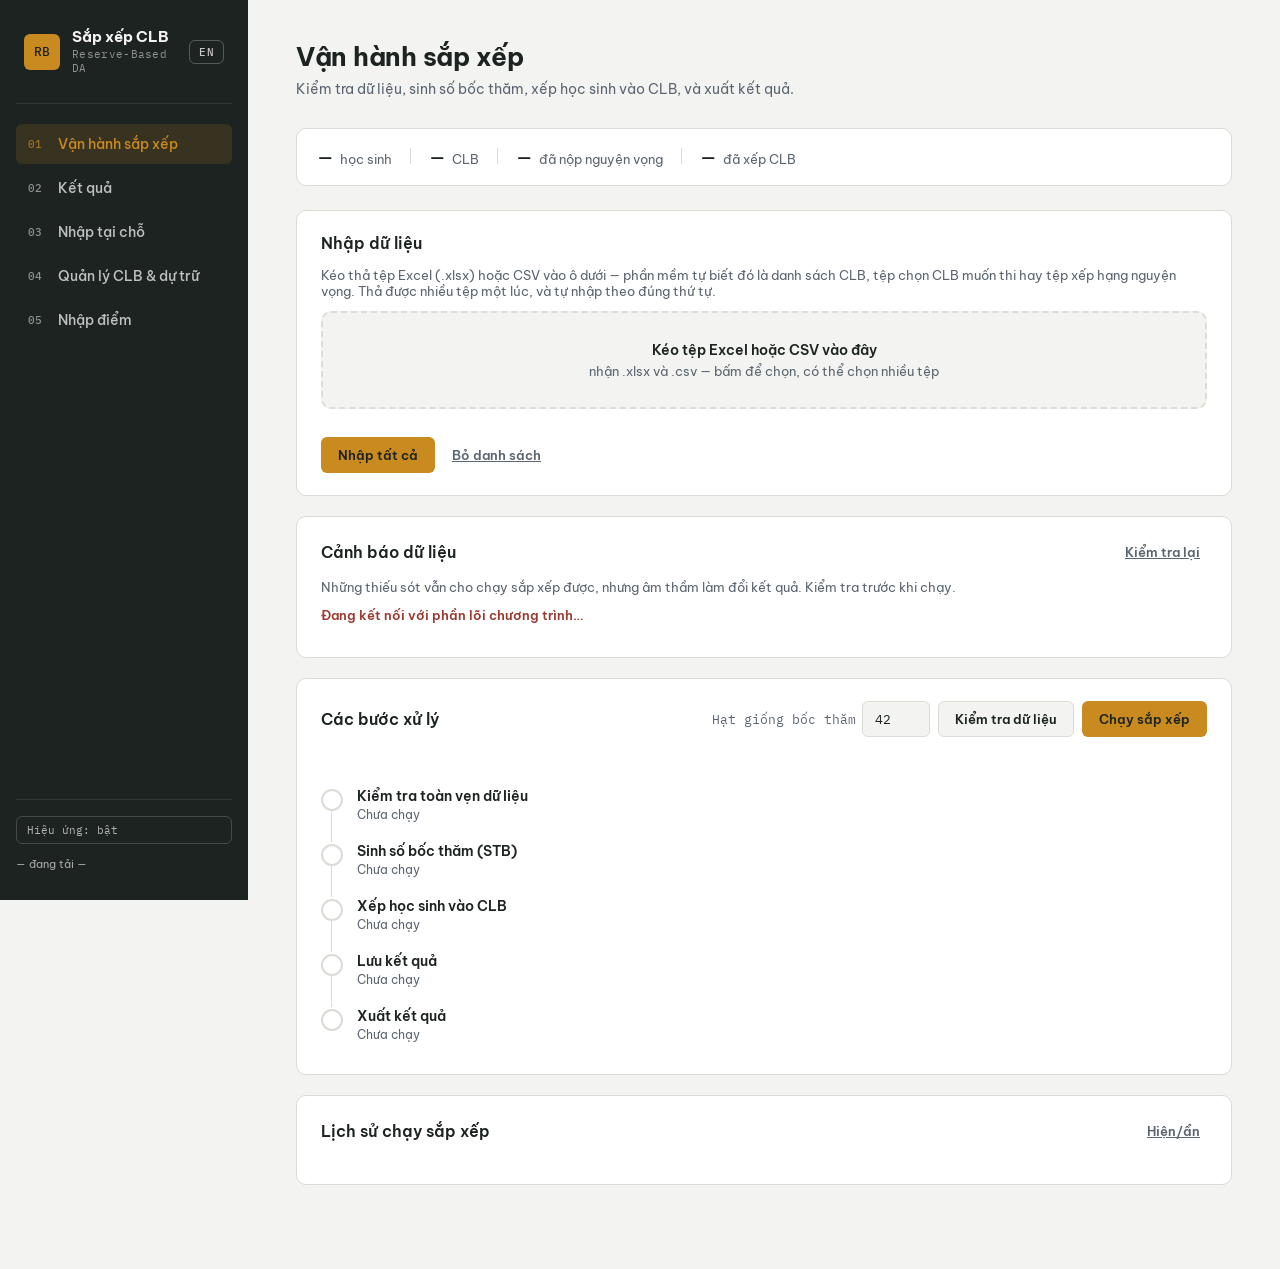
==== index.html @ 433e5c86 "Merge claude/section-3-search-score-data-3zc7l9: export options, score-with-tick, Vietnamese search " ====
<!DOCTYPE html>
<html lang="vi">
<head>
<meta charset="UTF-8">
<meta name="viewport" content="width=device-width, initial-scale=1.0">
<title data-i18n="page_title">Sắp xếp Câu lạc bộ — RB-DA</title>
<link rel="icon" type="image/png" href="logo.png">
<link rel="shortcut icon" type="image/x-icon" href="logo.ico">
<link rel="stylesheet" href="assets/fonts/fonts.css">
<link rel="stylesheet" href="style.css">
</head>
<body>

<div class="app-shell">

  <!-- ===================== SIDEBAR ===================== -->
  <nav class="sidebar">
    <div class="brand">
      <span class="brand-mark">RB</span>
      <div class="brand-text">
        <div class="brand-title" data-i18n="brand_title">Sắp xếp CLB</div>
        <div class="brand-sub" data-i18n="brand_sub">Reserve-Based DA</div>
      </div>
      <button type="button" class="lang-toggle" id="btnLangToggle" data-i18n="lang_toggle_label">EN</button>
    </div>

    <div class="nav-group">
      <button class="nav-item is-active" data-tab="pipeline">
        <span class="nav-icon">01</span> <span data-i18n="nav_pipeline">Vận hành sắp xếp</span>
      </button>
      <button class="nav-item" data-tab="results">
        <span class="nav-icon">02</span> <span data-i18n="nav_results">Kết quả</span>
      </button>
      <button class="nav-item" data-tab="fallback">
        <span class="nav-icon">03</span> <span data-i18n="nav_fallback">Nhập tại chỗ</span>
      </button>
      <button class="nav-item" data-tab="admin">
        <span class="nav-icon">04</span> <span data-i18n="nav_admin">Quản lý CLB &amp; dự trữ</span>
      </button>
      <button class="nav-item" data-tab="scoring">
        <span class="nav-icon">05</span> <span data-i18n="nav_scoring">Nhập điểm</span>
      </button>
    </div>

    <div class="sidebar-footer">
      <button type="button" class="motion-toggle" id="btnMotionToggle" aria-pressed="true" data-i18n-aria-label="aria_hieu_ung">Hiệu ứng: bật</button>
      <div id="dbStatusLine" class="db-status" data-i18n="db_status_loading">— đang tải —</div>
      <div id="lastRunLine" class="db-status db-status-sub"></div>
      <div id="cheDoHienThi" class="db-status db-status-sub"></div>
    </div>
  </nav>

  <!-- ===================== MAIN ===================== -->
  <main class="main">

    <div class="toast-stack" id="toastStack" role="status" aria-live="polite"></div>

    <!-- ---------- TAB 1: PIPELINE ---------- -->
    <section class="view is-active" id="view-pipeline">
      <header class="view-header">
        <h1 data-i18n="pipeline_title">Vận hành sắp xếp</h1>
        <p class="view-desc" data-i18n="pipeline_desc">Kiểm tra dữ liệu, sinh số bốc thăm, xếp học sinh vào CLB, và xuất kết quả.</p>
      </header>

      <div class="status-strip" id="statusStrip">
        <div class="strip-item"><span class="strip-num" id="statStudents">—</span><span class="strip-label" data-i18n="label_students">học sinh</span></div>
        <div class="strip-div"></div>
        <div class="strip-item"><span class="strip-num" id="statClubs">—</span><span class="strip-label" data-i18n="label_clubs">CLB</span></div>
        <div class="strip-div"></div>
        <div class="strip-item"><span class="strip-num" id="statPrefs">—</span><span class="strip-label" data-i18n="label_submitted_prefs">đã nộp nguyện vọng</span></div>
        <div class="strip-div"></div>
        <div class="strip-item"><span class="strip-num" id="statMatched">—</span><span class="strip-label" data-i18n="label_matched">đã xếp CLB</span></div>
      </div>

      <div class="panel">
        <div class="panel-head">
          <h2 data-i18n="import_panel_title">Nhập dữ liệu</h2>
        </div>
        <p class="hint-text" data-i18n="import_hint">Kéo thả tệp Excel (.xlsx) hoặc CSV vào ô dưới — phần mềm tự biết đó là danh sách CLB, tệp chọn CLB muốn thi hay tệp xếp hạng nguyện vọng. Thả được nhiều tệp một lúc, và tự nhập theo đúng thứ tự.</p>

        <div class="drop-zone" id="dropZone" tabindex="0" role="button"
             aria-describedby="dropZoneHint">
          <input type="file" id="fileAny" accept=".csv,.xlsx,.xlsm" multiple hidden>
          <div class="drop-zone-main" data-i18n="drop_zone_main">Kéo tệp Excel hoặc CSV vào đây</div>
          <div class="drop-zone-sub" id="dropZoneHint" data-i18n="drop_zone_sub">nhận .xlsx và .csv — bấm để chọn, có thể chọn nhiều tệp</div>
        </div>

        <div class="import-queue" id="importQueue" hidden></div>

        <div class="import-actions" id="importActions" hidden>
          <button class="btn btn-primary" id="btnImportAll" data-i18n="btn_import_all">Nhập tất cả</button>
          <button class="btn btn-ghost" id="btnClearQueue" data-i18n="btn_clear_queue">Bỏ danh sách</button>
          <span class="save-feedback" role="status" aria-live="polite" id="feedbackImportAll"></span>
        </div>

        <div class="import-warnings" id="importWarnings" hidden></div>
      </div>

      <div class="panel">
        <div class="panel-head">
          <h2 data-i18n="health_panel_title">Cảnh báo dữ liệu</h2>
          <div class="panel-actions">
            <button class="btn btn-ghost" id="btnHealthRecheck" data-i18n="btn_health_recheck">Kiểm tra lại</button>
          </div>
        </div>
        <p class="hint-text" data-i18n="health_panel_hint">Những thiếu sót vẫn cho chạy sắp xếp được, nhưng âm thầm làm đổi kết quả. Kiểm tra trước khi chạy.</p>
        <div id="healthSummary" class="health-summary"></div>
        <div id="healthList" class="health-list"></div>
      </div>

      <div class="panel">
        <div class="panel-head">
          <h2 data-i18n="steps_panel_title">Các bước xử lý</h2>
          <div class="panel-actions">
            <label class="seed-input-wrap">
              <span data-i18n="label_seed">Hạt giống bốc thăm</span>
              <input type="number" id="seedInput" value="42" class="seed-input">
            </label>
            <button class="btn btn-secondary" id="btnValidate" data-i18n="btn_validate">Kiểm tra dữ liệu</button>
            <button class="btn btn-primary" id="btnRun" data-i18n="btn_run_pipeline">Chạy sắp xếp</button>
          </div>
        </div>

        <div class="stb-lock-line" id="stbLockLine"></div>
        <div class="seed-lock-hint" id="seedLockHint" hidden></div>

        <div class="chon-buoi" id="chonBuoiBox" hidden>
          <div class="chon-buoi-dau">
            <span class="chon-buoi-nhan" data-i18n="chon_buoi_title">Buổi sẽ xếp</span>
            <div class="chon-buoi-dai">
              <label for="chonBuoiTu" data-i18n="chon_buoi_tu">Từ</label>
              <select id="chonBuoiTu" class="text-input"></select>
              <label for="chonBuoiDen" data-i18n="chon_buoi_den">đến</label>
              <select id="chonBuoiDen" class="text-input"></select>
              <button type="button" class="btn btn-ghost btn-nho" id="btnChonTatCaBuoi" data-i18n="chon_buoi_tat_ca">Tất cả</button>
            </div>
          </div>
          <div class="chon-buoi-chip" id="chonBuoiChip"></div>
          <!-- KHONG dat data-i18n o day: noi dung dong nay do veChonBuoi() ghi,
               va no NEU DICH DANH buoi nao dang duoc giu nguyen. Co ca hai thi
               applyStaticText() ghi de cau dong bang cau tinh moi lan doi ngon
               ngu, va dong nhac bien mat trong khi dai the van hien mot lua
               chon mot phan. veChonBuoi() duoc goi lai tu
               reapplyDynamicTextForLangChange de dong nay theo dung ngon ngu. -->
          <p class="hint-text" id="chonBuoiNhac">Buổi không chọn giữ nguyên kết quả của lần xếp trước.</p>
        </div>

        <ol class="stepper" id="stepper">
          <li class="step" data-step="validate">
            <span class="step-dot"></span>
            <div class="step-body">
              <div class="step-title" data-i18n="step_title_validate">Kiểm tra toàn vẹn dữ liệu</div>
              <div class="step-detail" data-i18n="step_not_run_yet">Chưa chạy</div>
            </div>
          </li>
          <li class="step" data-step="stb_lottery">
            <span class="step-dot"></span>
            <div class="step-body">
              <div class="step-title" data-i18n="step_title_stb">Sinh số bốc thăm (STB)</div>
              <div class="step-detail" data-i18n="step_not_run_yet">Chưa chạy</div>
            </div>
          </li>
          <li class="step" data-step="rbda_cascade">
            <span class="step-dot"></span>
            <div class="step-body">
              <div class="step-title" data-i18n="step_title_rbda">Xếp học sinh vào CLB</div>
              <div class="step-detail" data-i18n="step_not_run_yet">Chưa chạy</div>
            </div>
          </li>
          <li class="step" data-step="write_results">
            <span class="step-dot"></span>
            <div class="step-body">
              <div class="step-title" data-i18n="step_title_write">Lưu kết quả</div>
              <div class="step-detail" data-i18n="step_not_run_yet">Chưa chạy</div>
            </div>
          </li>
          <li class="step" data-step="export">
            <span class="step-dot"></span>
            <div class="step-body">
              <div class="step-title" data-i18n="step_title_export">Xuất kết quả</div>
              <div class="step-detail" data-i18n="step_not_run_yet">Chưa chạy</div>
            </div>
          </li>
        </ol>
      </div>

      <div class="panel panel-log" id="logPanel" hidden>
        <div class="panel-head"><h2 data-i18n="error_log_title">Nhật ký lỗi</h2></div>
        <pre class="log-box" id="logBox"></pre>
      </div>

      <div class="panel">
        <div class="panel-head">
          <h2 data-i18n="history_panel_title">Lịch sử chạy sắp xếp</h2>
          <div class="panel-actions">
            <button class="btn btn-ghost" id="btnToggleHistory" data-i18n="btn_toggle">Hiện/ẩn</button>
          </div>
        </div>
        <table class="data-table" id="historyTable" hidden>
          <thead><tr>
            <th>#</th>
            <th data-i18n="th_time">Thời điểm</th>
            <th data-i18n="th_seed">Hạt giống</th>
            <th data-i18n="th_rounds">Vòng lặp</th>
            <th data-i18n="th_matched_count">Đã xếp</th>
            <th data-i18n="th_total">Tổng</th>
            <th data-i18n="th_buoi_da_chay">Buổi đã xếp</th>
            <th data-i18n="th_redrawn">Đã bốc lại</th>
          </tr></thead>
          <tbody id="historyTableBody"></tbody>
        </table>
      </div>
    </section>

    <!-- ---------- TAB 2: KẾT QUẢ ---------- -->
    <section class="view" id="view-results">
      <header class="view-header view-header-hang">
        <div class="view-header-chu">
          <h1 data-i18n="results_title">Kết quả</h1>
          <p class="view-desc" data-i18n="results_desc">Danh sách học sinh đã được xếp CLB và tình trạng lấp đầy từng CLB.</p>
        </div>
        <!-- Nhãn nút này ĐỔI theo trạng thái nên là chữ ĐỘNG: js/*.js ghi,
             và reapplyDynamicTextForLangChange() vẽ lại khi đổi ngôn ngữ.
             Không gắn data-i18n — một khoá tĩnh ở đây chỉ đúng một nửa số
             trạng thái, và chỉ chạy đúng nhờ thứ tự gọi hiện nay. -->
        <button class="btn btn-secondary" id="btnThuGonTatCa" type="button"></button>
      </header>

      <!-- Tóm tắt lần xếp: trả lời năm câu người quản trị hỏi đầu tiên,
           trước khi phải mở bất kỳ mục nào. Không thu gọn được — nó LÀ
           câu trả lời. Chữ trong ô đều do app.js ghi (chữ động). -->
      <section class="kpi-dai" id="tomTatKetQua" hidden aria-labelledby="tomTatTieuDe">
        <div class="kpi-dau">
          <h2 id="tomTatTieuDe" data-i18n="tom_tat_title">Tóm tắt lần xếp</h2>
          <span class="kpi-lan-chay" id="tomTatLanChay"></span>
        </div>
        <div class="kpi-luoi" id="tomTatLuoi"></div>
      </section>

      <!-- Dai canh bao: du lieu da sua sau lan chay -> ket qua co the da cu.
           app.js bat/tat theo get_trang_thai_ket_qua. -->
      <div class="canh-bao-vang canh-bao-hang" id="ketQuaCuBanner" hidden>
        <span data-i18n="ket_qua_cu_banner">Dữ liệu đã được sửa sau lần chạy gần nhất — kết quả bên dưới có thể đã cũ. Hãy chạy lại ở thẻ "Vận hành sắp xếp" trước khi xuất hoặc công bố.</span>
        <button class="btn btn-secondary" id="btnDiToiChay" type="button" data-i18n="btn_di_toi_chay">Đi tới Vận hành sắp xếp</button>
      </div>

      <div class="panel" id="xuatPanel">
        <div class="panel-head"><h2 data-i18n="xuat_title">Xuất dữ liệu</h2></div>
        <div class="xuat-tuy-chon">
          <label class="xuat-muc"><input type="checkbox" id="xuatKetQua" checked> <span data-i18n="xuat_opt_ket_qua">Kết quả phân bổ (đầy đủ: bảng tổng, từng CLB, Excel, tệp tổng hợp)</span></label>
          <label class="xuat-muc"><input type="checkbox" id="xuatDauVao"> <span data-i18n="xuat_opt_dau_vao">Dữ liệu đầu vào hiện tại — 3 tệp nạp lại được (CLB, chọn CLB thi kèm điểm, nguyện vọng)</span></label>
          <label class="xuat-muc"><input type="checkbox" id="xuatThayDoi"> <span data-i18n="xuat_opt_thay_doi">Thay đổi so với lần chạy trước</span> <span class="xuat-dem" id="xuatThayDoiDem"></span></label>
          <div class="xuat-muc-hang">
            <label class="xuat-muc"><input type="checkbox" id="xuatHocSinh" disabled> <span data-i18n="xuat_opt_hoc_sinh">Hồ sơ học sinh đã chọn</span> <span class="xuat-dem" id="xuatHocSinhDem"></span></label>
            <button class="btn btn-ghost" id="btnChonHocSinh" type="button" data-i18n="btn_chon_hoc_sinh">Chọn học sinh…</button>
          </div>
        </div>
        <div class="search-row">
          <button class="btn btn-primary" id="btnXuatTuyChon" data-i18n="btn_xuat_tuy_chon">Xuất các mục đã chọn</button>
        </div>
        <div class="save-feedback xuat-ket-qua" id="xuatFeedback"></div>
        <p class="hint-text" data-i18n="xuat_hint_hoc_sinh">Hồ sơ học sinh: bấm "Chọn học sinh…" rồi đánh dấu các em ở bảng bên dưới. Đang mở một em ở thẻ 03 thì bấm "Xuất CSV em này" ngay tại đó.</p>
        <p class="hint-text xuat-canh-bao" data-i18n="xuat_canh_bao_diem">Tệp xuất có điểm chấm và số bốc thăm — không gửi cho giáo viên chấm điểm.</p>
      </div>

      <div class="panel" id="fillPanel">
        <div class="panel-head">
          <div class="panel-head-trai">
            <button class="panel-toggle" type="button" aria-expanded="true" aria-controls="fillPanelBody" data-i18n-aria-label="aria_thu_gon_muc"></button>
            <h2 data-i18n="fill_panel_title">Tỉ lệ lấp đầy theo CLB</h2>
            <span class="panel-dem" id="fillPanelDem"></span>
          </div>
          <div class="panel-actions">
            <label class="fill-sap-xep-nhan" for="fillSapXep" data-i18n="fill_sap_xep_nhan">Sắp xếp</label>
            <select id="fillSapXep" class="text-input text-input-sm">
              <option value="buoi" data-i18n="fill_sap_xep_buoi">Theo buổi</option>
              <option value="day_nhat" data-i18n="fill_sap_xep_day">Đầy nhất</option>
              <option value="vang_nhat" data-i18n="fill_sap_xep_vang">Vắng nhất</option>
              <option value="choi_cao" data-i18n="fill_sap_xep_choi">Chọi cao nhất</option>
            </select>
          </div>
        </div>
        <div class="panel-body" id="fillPanelBody">
          <p class="hint-text" data-i18n="fill_hint">Rê chuột (hoặc dùng bàn phím di tới) một dòng để xem chi tiết. Nhãn bên phải chỉ ra CLB cần để ý.</p>
          <div id="clubFillList" class="fill-list"></div>
          <div class="fill-legend">
            <span class="legend-swatch is-general"></span><span data-i18n="legend_general">Tổng quát</span>
            <span class="legend-swatch is-reserve"></span><span data-i18n="legend_reserve">Vào bằng suất dự trữ</span>
            <span class="legend-swatch is-trong"></span><span data-i18n="legend_trong">Còn trống</span>
          </div>
        </div>
      </div>

      <div class="panel" id="clbPanel" hidden>
        <div class="panel-head">
          <div class="panel-head-trai">
            <button class="panel-toggle" type="button" aria-expanded="true" aria-controls="clbPanelBody" data-i18n-aria-label="aria_thu_gon_muc"></button>
            <h2 data-i18n="clb_title">Theo từng câu lạc bộ</h2>
            <span class="panel-dem" id="clbPanelDem"></span>
          </div>
        </div>
        <div class="panel-body" id="clbPanelBody">
          <p class="hint-text" data-i18n="clb_desc">Cột "Số em đăng ký" KHÔNG cộng dồn được: trong cùng một buổi, một em khai ba câu lạc bộ thì được đếm ở cả ba dòng, trong khi em ấy chỉ lấy được một chỗ.</p>
          <div class="scroll-x">
            <table class="data-table" id="clbTable">
              <thead><tr>
                <th class="cot-buoi-clb" data-i18n="th_buoi">Buổi</th>
                <th data-i18n="th_club_id">Mã CLB</th>
                <th data-i18n="th_name_short">Tên</th>
                <th class="num" data-i18n="th_so_dang_ky">Số em đăng ký</th>
                <th class="num" data-i18n="th_dat_nv1">Đặt nguyện vọng 1</th>
                <th class="num" data-i18n="th_capacity">Tổng chỗ</th>
                <th class="num" data-i18n="th_da_xep">Đã xếp</th>
                <th class="num" data-i18n="th_ti_le_choi">Tỉ lệ chọi</th>
                <th><span class="sr-only" data-i18n="th_muc"></span></th>
              </tr></thead>
              <tbody id="clbBody"></tbody>
            </table>
          </div>
          <div id="clbEmpty" class="empty-state" hidden data-i18n="clb_empty">Chưa có câu lạc bộ nào.</div>
          <div class="clb-ds" id="clbDsArea" hidden>
            <h3 class="clb-ds-tieu-de" id="clbDsTieuDe">—</h3>
            <div class="scroll-x">
              <table class="data-table">
                <thead><tr>
                  <th data-i18n="th_student_id">Mã học sinh</th>
                  <th data-i18n="th_name">Họ tên</th>
                  <th data-i18n="th_pref_rank">Hạng nguyện vọng</th>
                  <th data-i18n="th_tier">Loại chỗ</th>
                  <th data-i18n="th_reserve_group">Nhãn dự trữ</th>
                </tr></thead>
                <tbody id="clbDsBody"></tbody>
              </table>
            </div>
          </div>
        </div>
      </div>

      <div class="panel" id="duTruPanel" hidden>
        <div class="panel-head">
          <div class="panel-head-trai">
            <button class="panel-toggle" type="button" aria-expanded="true" aria-controls="duTruPanelBody" data-i18n-aria-label="aria_thu_gon_muc"></button>
            <h2 data-i18n="du_tru_title">Suất dự trữ dùng tới đâu</h2>
            <span class="panel-dem" id="duTruPanelDem"></span>
          </div>
        </div>
        <div class="panel-body" id="duTruPanelBody">
          <p class="hint-text" data-i18n="du_tru_desc">Một suất dự trữ không ai dùng sẽ lặng lẽ trở thành suất thường: cơ chế vẫn chạy đúng, còn ý định ưu tiên thì biến mất mà không ai được báo.</p>
          <div class="scroll-x">
            <table class="data-table" id="duTruTable">
              <thead><tr>
                <th class="cot-buoi-clb" data-i18n="th_buoi">Buổi</th>
                <th data-i18n="th_name_short">Tên</th>
                <th data-i18n="th_reserve_group">Nhãn dự trữ</th>
                <th class="num" data-i18n="th_reserve_capacity">Suất dự trữ</th>
                <th class="num" data-i18n="th_nhom_dang_ky">Em thuộc nhóm có đăng ký</th>
                <th class="num" data-i18n="th_da_dung">Đã dùng</th>
                <th class="num" data-i18n="th_con_thua">Còn thừa</th>
              </tr></thead>
              <tbody id="duTruBody"></tbody>
            </table>
          </div>
          <div id="duTruEmpty" class="empty-state" hidden data-i18n="du_tru_khong_co">Chưa câu lạc bộ nào đặt suất dự trữ.</div>
        </div>
      </div>

      <div class="panel" id="doPhuPanel" hidden>
        <div class="panel-head">
          <div class="panel-head-trai">
            <button class="panel-toggle" type="button" aria-expanded="true" aria-controls="doPhuPanelBody" data-i18n-aria-label="aria_thu_gon_muc"></button>
            <h2 data-i18n="do_phu_title">Độ phủ theo học sinh</h2>
            <span class="panel-dem" id="doPhuPanelDem"></span>
          </div>
        </div>
        <div class="panel-body" id="doPhuPanelBody">
          <p class="hint-text" data-i18n="do_phu_desc">Con số đáng nhìn nhất là số em không có CLB nào cả tuần.</p>
          <div class="do-phu-so">
            <div class="so-lon"><span class="so-lon-v" id="doPhuTb">—</span><span class="so-lon-k" data-i18n="do_phu_tb">CLB trung bình mỗi em</span></div>
            <div class="so-lon is-canh-bao"><span class="so-lon-v" id="doPhuTrangTay">—</span><span class="so-lon-k" data-i18n="do_phu_trang_tay">Em không có CLB nào cả tuần</span></div>
          </div>
          <div class="do-phu-cot" id="doPhuCot"></div>
        </div>
      </div>

      <div class="panel" id="nvPanel" hidden>
        <div class="panel-head">
          <div class="panel-head-trai">
            <button class="panel-toggle" type="button" aria-expanded="true" aria-controls="nvPanelBody" data-i18n-aria-label="aria_thu_gon_muc"></button>
            <h2 data-i18n="nv_title">Mức đáp ứng nguyện vọng</h2>
            <span class="panel-dem" id="nvPanelDem"></span>
          </div>
        </div>
        <div class="panel-body" id="nvPanelBody">
          <p class="hint-text" data-i18n="nv_desc">Độ phủ nói bao nhiêu em có chỗ, không nói chỗ ấy có phải thứ em muốn không. Hai lần chạy rất khác nhau vẫn cho cùng một con số độ phủ.</p>
          <p class="bieu-do-tieu-diem" id="nvTieuDiem"></p>
          <!-- Vành khuyên cho thấy PHẦN TRÊN TỔNG; thanh ngang bên cạnh để so
               hai mức gần nhau — việc hình tròn làm kém. Cả hai vẽ từ cùng
               một mảng trong loadPhanBoNguyenVong(). -->
          <div class="nv-bo-cuc">
            <figure class="nv-donut">
              <div id="nvDonut"></div>
              <ul class="nv-donut-chu-giai" id="nvDonutChuGiai"></ul>
            </figure>
            <div class="do-phu-cot" id="nvCot"></div>
          </div>
        </div>
      </div>

      <div class="panel" id="chuaCoChoPanel" hidden>
        <div class="panel-head">
          <div class="panel-head-trai">
            <button class="panel-toggle" type="button" aria-expanded="true" aria-controls="chuaCoChoPanelBody" data-i18n-aria-label="aria_thu_gon_muc"></button>
            <h2 data-i18n="chua_co_cho_title">Em chưa có chỗ nào</h2>
            <span class="panel-dem" id="chuaCoChoPanelDem"></span>
          </div>
        </div>
        <div class="panel-body" id="chuaCoChoPanelBody">
          <p class="hint-text" data-i18n="chua_co_cho_desc">Một em khai một nguyện vọng vào câu lạc bộ chọi 5 lần là một chuyện; một em khai tám nguyện vọng mà vẫn trắng tay là chuyện khác hẳn, và hai chuyện đó cần hai cách xử lý khác nhau.</p>
          <div class="scroll-x">
            <table class="data-table" id="chuaCoChoTable">
              <thead><tr>
                <th data-i18n="th_student_id">Mã học sinh</th>
                <th data-i18n="th_name">Họ tên</th>
                <th class="num" data-i18n="th_so_nguyen_vong">Số nguyện vọng đã khai</th>
                <th data-i18n="th_da_khai">Đã khai những câu lạc bộ</th>
              </tr></thead>
              <tbody id="chuaCoChoBody"></tbody>
            </table>
          </div>
          <div id="chuaCoChoEmpty" class="empty-state" hidden data-i18n="chua_co_cho_khong_ai">Mọi em đều có ít nhất một câu lạc bộ.</div>
        </div>
      </div>

      <div class="panel" id="tkbPanel" hidden>
        <div class="panel-head">
          <div class="panel-head-trai">
            <button class="panel-toggle" type="button" aria-expanded="true" aria-controls="tkbPanelBody" data-i18n-aria-label="aria_thu_gon_muc"></button>
            <h2 data-i18n="tkb_title">Thời khoá biểu tuần</h2>
            <span class="panel-dem" id="tkbPanelDem"></span>
          </div>
          <div class="panel-actions">
            <input type="text" id="tkbSearch" class="text-input" data-i18n-placeholder="placeholder_results_search" placeholder="Tìm theo mã hoặc tên học sinh…">
          </div>
        </div>
        <div class="panel-body" id="tkbPanelBody">
          <p class="hint-text" data-i18n="tkb_desc">Mỗi em một dòng, mỗi buổi một ô.</p>
          <div class="scroll-x">
            <table class="data-table" id="tkbTable">
              <thead><tr id="tkbHead"></tr></thead>
              <tbody id="tkbBody"></tbody>
            </table>
          </div>
        </div>
      </div>

      <div class="panel" id="thamPanel" hidden>
        <div class="panel-head">
          <div class="panel-head-trai">
            <button class="panel-toggle" type="button" aria-expanded="true" aria-controls="thamPanelBody" data-i18n-aria-label="aria_thu_gon_muc"></button>
            <h2 data-i18n="tham_title">Số bốc thăm theo buổi</h2>
            <span class="panel-dem" id="thamPanelDem"></span>
          </div>
          <div class="panel-actions">
            <input type="text" id="thamSearch" class="text-input" data-i18n-placeholder="placeholder_results_search" placeholder="Tìm theo mã hoặc tên học sinh…">
          </div>
        </div>
        <div class="panel-body" id="thamPanelBody">
          <p class="hint-text" data-i18n="tham_desc">Mỗi buổi một thứ tự riêng, suy ra từ bộ số đã khoá.</p>
          <div class="canh-bao-vang" id="thamCachCu" hidden data-i18n="tham_cach_cu"></div>
          <div class="scroll-x">
            <table class="data-table" id="thamTable">
              <thead><tr id="thamHead"></tr></thead>
              <tbody id="thamBody"></tbody>
            </table>
          </div>
          <p class="hint-text" data-i18n="tham_tai_lap">Cùng bộ số đã khoá và cùng hạt giống thì ai tính lại cũng ra đúng bảng này.</p>
        </div>
      </div>

      <div class="panel" id="dsXepPanel">
        <div class="panel-head">
          <div class="panel-head-trai">
            <button class="panel-toggle" type="button" aria-expanded="true" aria-controls="dsXepPanelBody" data-i18n-aria-label="aria_thu_gon_muc"></button>
            <h2 data-i18n="results_list_title">Danh sách xếp CLB</h2>
            <span class="panel-dem" id="dsXepPanelDem"></span>
          </div>
          <div class="panel-actions">
            <span id="unmatchedBadge" class="unmatched-badge" hidden></span>
            <input type="text" id="resultsSearch" class="text-input" data-i18n-placeholder="placeholder_results_search" placeholder="Tìm theo mã hoặc tên học sinh…">
          </div>
        </div>
        <div class="panel-body" id="dsXepPanelBody">
          <!-- Chon hoc sinh de xuat ho so. Tap da chon SONG QUA o tim kiem:
               tim "An" chon 2 em, tim "Binh" chon them 1 -> xuat ca 3. -->
          <div class="search-row chon-hs-hang">
            <label class="xuat-muc" id="hienCaEmChuaXepHang" hidden><input type="checkbox" id="hienCaEmChuaXep"> <span data-i18n="hien_ca_em_chua_xep">Hiện cả em chưa được xếp</span></label>
            <span class="chon-hs-dem" id="hsDaChonDem"></span>
            <button class="btn btn-secondary" id="btnXuatHsDaChon" disabled data-i18n="btn_xuat_hs_da_chon">Xuất CSV học sinh đã chọn</button>
            <button class="btn btn-ghost" id="btnBoChonHs" disabled data-i18n="btn_bo_chon_hs">Bỏ chọn</button>
          </div>
          <table class="data-table">
            <thead>
              <tr>
                <th class="cot-chon"><input type="checkbox" id="chonTatCaKetQua" data-i18n-aria-label="aria_chon_tat_ca_dang_hien"></th>
                <th data-i18n="th_student_id">Mã học sinh</th>
                <th data-i18n="th_name">Họ tên</th>
                <th class="cot-buoi" data-i18n="th_buoi">Buổi</th>
                <th data-i18n="th_club">Câu lạc bộ</th>
                <th data-i18n="th_tier">Loại chỗ</th>
                <th data-i18n="th_pref_rank">Hạng nguyện vọng</th>
              </tr>
            </thead>
            <tbody id="resultsTableBody"></tbody>
          </table>
          <div id="resultsEmptyState" class="empty-state" hidden data-i18n="results_empty_state">Chưa có kết quả — chạy sắp xếp ở thẻ "Vận hành sắp xếp" trước.</div>
        </div>
      </div>
    </section>

    <!-- ---------- TAB 3: NHẬP TẠI CHỖ (KIOSK) ---------- -->
    <section class="view" id="view-fallback">
      <header class="view-header">
        <h1 data-i18n="fallback_title">Nhập tại chỗ</h1>
        <p class="view-desc" data-i18n="fallback_desc">Tìm hoặc tạo học sinh trước, sau đó có hai bước độc lập: chọn CLB để thi và xếp hạng nguyện vọng — không ảnh hưởng lẫn nhau.</p>
      </header>

      <div class="panel">
        <div class="panel-head"><h2 data-i18n="fallback_step0_title">Tìm hoặc tạo học sinh</h2></div>
        <div class="search-row">
          <input type="text" id="studentSearchInput" class="text-input" data-i18n-placeholder="placeholder_fallback_search" placeholder="Nhập mã học sinh hoặc tên…">
          <button class="btn btn-secondary" id="btnStudentSearch" data-i18n="btn_search">Tìm</button>
        </div>
        <div id="studentSearchResults" class="search-results"></div>
        <div class="pagination-row" id="fallbackStudentPagination" hidden>
          <button class="btn btn-ghost" id="btnFallbackPrevPage" data-i18n="btn_prev_page">‹ Trước</button>
          <span class="pagination-label" id="fallbackPaginationLabel">—</span>
          <button class="btn btn-ghost" id="btnFallbackNextPage" data-i18n="btn_next_page">Sau ›</button>
        </div>

        <div class="new-student-row">
          <input type="text" id="newStudentId" class="text-input text-input-sm" data-i18n-placeholder="placeholder_new_student_id" placeholder="Mã học sinh mới">
          <input type="text" id="newStudentName" class="text-input" data-i18n-placeholder="placeholder_full_name" placeholder="Họ tên">
          <button class="btn btn-secondary" id="btnCreateStudent" data-i18n="btn_create_student">Tạo học sinh mới</button>
        </div>
      </div>

      <div class="panel" id="fallbackWorkArea" hidden>
        <div class="panel-head">
          <h2 id="currentStudentLabel">—</h2>
          <div class="panel-actions">
            <button class="btn btn-ghost" id="btnXuatEmNay" data-i18n="btn_xuat_em_nay">Xuất CSV em này</button>
            <button class="btn btn-ghost" id="btnResetStudentEntry" data-i18n="btn_reset_entry">Sửa lại từ đầu</button>
            <button class="btn-icon-danger" id="btnDeleteStudent" data-i18n="btn_delete_student">Xoá học sinh</button>
          </div>
        </div>

        <div class="save-feedback xuat-ket-qua" id="fallbackXuatFeedback"></div>
        <div class="fallback-steps">
          <div class="fallback-step">
            <h3 data-i18n="fallback_step1_title">Bước 1 — Chọn CLB muốn thi / xét (ô đánh dấu)</h3>
            <p class="hint-text" data-i18n="fallback_step1_hint">Mỗi buổi chọn tối đa 5 câu lạc bộ. Bỏ đánh dấu một CLB đã được chấm điểm là rút khỏi bài thi đó — điểm sẽ bị xoá khi bấm Lưu.</p>
            <div id="testSelectionGrid" class="option-list"></div>
            <button class="btn btn-primary" id="btnSubmitTestSelection" data-i18n="btn_save_test_selection">Lưu lựa chọn thi</button>
            <span class="chua-luu" id="chuaLuuThi" hidden data-i18n="fallback_chua_luu">• Chưa lưu</span>
            <span class="save-feedback" role="status" aria-live="polite" id="testSelectionFeedback"></span>
          </div>

          <div class="fallback-step">
            <h3 data-i18n="fallback_step2_title">Bước 2 — Xếp hạng nguyện vọng (độc lập với Bước 1)</h3>
            <p class="hint-text" data-i18n="fallback_step2_hint">Bấm chọn CLB theo thứ tự ưu tiên giảm dần, mỗi buổi tối đa 10 câu lạc bộ. Có thể xếp hạng CLB không nằm trong danh sách đã đánh dấu ở Bước 1.</p>
            <p class="hint-text" id="fallbackBuoiHint" hidden data-i18n="fallback_buoi_hint">Mỗi buổi em chỉ nhận được nhiều nhất một CLB.</p>
            <div class="phu-buoi" id="fallbackPhuBuoi" hidden></div>
            <div id="rankingSourceGrid" class="option-list"></div>
            <div class="ranking-result">
              <div class="ranking-result-label" data-i18n="ranking_current_label">Thứ tự nguyện vọng hiện tại:</div>
              <ol id="rankingList" class="ranking-list"></ol>
              <button class="btn btn-ghost" id="btnClearRanking" data-i18n="btn_clear_all">Xoá hết</button>
            </div>
            <button class="btn btn-primary" id="btnSubmitPreferences" data-i18n="btn_save_preferences">Lưu nguyện vọng</button>
            <span class="chua-luu" id="chuaLuuNv" hidden data-i18n="fallback_chua_luu">• Chưa lưu</span>
            <span class="save-feedback" role="status" aria-live="polite" id="preferencesFeedback"></span>
          </div>
        </div>
      </div>
    </section>

    <!-- ---------- TAB 4: QUẢN LÝ CLUB & DỰ TRỮ ---------- -->
    <section class="view" id="view-admin">
      <header class="view-header">
        <h1 data-i18n="admin_title">Quản lý CLB &amp; dự trữ</h1>
        <p class="view-desc" data-i18n="admin_desc">Tạo/sửa CLB và gán diện dự trữ cho học sinh. Tiêu chí dự trữ hoàn toàn do trường tự đặt — hệ thống chỉ so khớp nhãn dự trữ giữa CLB và học sinh, không cài cứng quy tắc nào.</p>
      </header>

      <div class="panel">
        <div class="panel-head"><h2 data-i18n="admin_club_form_title">Thêm / sửa CLB</h2></div>
        <div class="admin-form-grid">
          <input type="text" id="clubFormId" class="text-input text-input-sm" data-i18n-placeholder="placeholder_club_id" placeholder="Mã CLB (vd: clb_01)">
          <input type="text" id="clubFormName" class="text-input" data-i18n-placeholder="placeholder_club_name" placeholder="Tên CLB">
          <input type="number" id="clubFormCapacity" class="text-input text-input-sm" data-i18n-placeholder="placeholder_capacity" placeholder="Tổng chỗ" min="1">
          <input type="number" id="clubFormReserveCapacity" class="text-input text-input-sm" data-i18n-placeholder="placeholder_reserve_capacity" placeholder="Suất dự trữ" min="0" value="0">
          <input type="text" id="clubFormReserveGroup" class="text-input text-input-sm" data-i18n-placeholder="placeholder_reserve_group" placeholder="Nhãn dự trữ (bỏ trống nếu không có)" list="reserveGroupOptions">
          <datalist id="reserveGroupOptions"></datalist>
          <input type="text" id="clubFormBuoi" class="text-input" data-i18n-placeholder="placeholder_buoi" placeholder="Buổi sinh hoạt (vd: thu_3)" list="buoiOptions">
          <datalist id="buoiOptions"></datalist>
          <button class="btn btn-primary" id="btnSaveClub" data-i18n="btn_save_club">Lưu CLB</button>
        </div>
        <span class="save-feedback" role="status" aria-live="polite" id="clubFormFeedback"></span>

        <table class="data-table" style="margin-top:18px;">
          <thead><tr>
            <th data-i18n="th_club_id">Mã CLB</th>
            <th data-i18n="th_name_short">Tên</th>
            <th data-i18n="th_capacity">Tổng chỗ</th>
            <th data-i18n="th_reserve_capacity">Suất dự trữ</th>
            <th data-i18n="th_reserve_group">Nhãn dự trữ</th>
            <th class="cot-buoi" data-i18n="th_buoi">Buổi</th>
            <th><span class="sr-only" data-i18n="th_thao_tac"></span></th>
          </tr></thead>
          <tbody id="adminClubTableBody"></tbody>
        </table>
        <div id="adminClubEmptyState" class="empty-state" hidden data-i18n="admin_club_empty">Chưa có CLB nào — thêm CLB đầu tiên bằng biểu mẫu ở trên.</div>
        <p class="hint-text" data-i18n="buoi_hint_form">Hai CLB cùng một buổi là trùng giờ.</p>
      </div>

      <div class="panel" id="taiBuoiPanel" hidden>
        <div class="panel-head"><h2 data-i18n="admin_tai_buoi_title">Tải theo buổi</h2></div>
        <p class="hint-text" data-i18n="admin_tai_buoi_desc">Xem trước khi chưa chạy sắp xếp.</p>
        <div class="scroll-x">
          <table class="data-table">
            <thead><tr>
              <th data-i18n="th_buoi">Buổi</th>
              <th class="num" data-i18n="th_so_clb">Số CLB</th>
              <th class="num" data-i18n="th_tong_cho">Tổng chỗ</th>
              <th class="num" data-i18n="th_em_muon_buoi">Em muốn buổi này</th>
              <th class="num" data-i18n="th_ti_le_choi">Tỉ lệ chọi</th>
              <th><span class="sr-only" data-i18n="th_muc"></span></th>
            </tr></thead>
            <tbody id="taiBuoiBody"></tbody>
          </table>
        </div>
        <p class="hint-text" data-i18n="ti_le_choi_giai_thich">Tỉ lệ chọi đếm theo số học sinh.</p>
      </div>

      <div class="panel" id="lichTuanPanel" hidden>
        <div class="panel-head"><h2 data-i18n="admin_lich_tuan_title">Lịch tuần</h2></div>
        <p class="hint-text" data-i18n="admin_lich_tuan_desc">Mỗi cột là một buổi sinh hoạt.</p>
        <div class="lich-tuan" id="lichTuan"></div>
      </div>

      <div class="panel">
        <div class="panel-head"><h2 data-i18n="admin_reserve_assign_title">Học sinh — gán diện dự trữ, xuất hồ sơ</h2></div>
        <div class="search-row">
          <input type="text" id="adminStudentSearch" class="text-input" data-i18n-placeholder="placeholder_admin_student_search" placeholder="Tìm học sinh theo mã hoặc tên…">
          <input type="text" id="bulkReserveGroupInput" class="text-input text-input-sm" data-i18n-placeholder="placeholder_reserve_group_apply" placeholder="Nhãn dự trữ áp dụng" list="reserveGroupOptions">
          <button class="btn btn-secondary" id="btnBulkAssign" data-i18n="btn_bulk_assign">Gán cho học sinh đã đánh dấu</button>
          <button class="btn btn-secondary" id="btnAdminXuatHs" data-i18n="btn_admin_xuat_hs">Xuất CSV học sinh đã đánh dấu</button>
          <span class="chon-hs-dem" id="adminDemDanhDau"></span>
        </div>
        <div class="save-feedback xuat-ket-qua" id="adminXuatFeedback"></div>
        <p class="hint-text xuat-canh-bao" data-i18n="xuat_canh_bao_diem">Tệp xuất có điểm chấm và số bốc thăm — không gửi cho giáo viên chấm điểm.</p>
        <table class="data-table">
          <thead><tr>
            <th><input type="checkbox" id="adminChonTatCa" data-i18n-aria-label="aria_chon_tat_ca_trang"></th>
            <th data-i18n="th_student_id">Mã học sinh</th>
            <th data-i18n="th_name">Họ tên</th>
            <th data-i18n="th_current_reserve_group">Nhãn dự trữ hiện tại</th>
          </tr></thead>
          <tbody id="adminStudentTableBody"></tbody>
        </table>
        <div id="adminStudentEmptyState" class="empty-state" hidden data-i18n="admin_student_empty">Chưa có học sinh nào trong hệ thống — thêm qua thẻ "Nhập tại chỗ" hoặc nạp từ Microsoft Forms.</div>
        <div class="pagination-row" id="adminStudentPagination">
          <button class="btn btn-ghost" id="btnAdminPrevPage" data-i18n="btn_prev_page">‹ Trước</button>
          <span class="pagination-label" id="adminPaginationLabel">—</span>
          <button class="btn btn-ghost" id="btnAdminNextPage" data-i18n="btn_next_page">Sau ›</button>
        </div>
      </div>

      <div class="panel">
        <div class="panel-head"><h2 data-i18n="danger_zone_title">Vùng nguy hiểm — xoá dữ liệu để làm lại từ đầu</h2></div>
        <p class="hint-text" data-i18n="danger_zone_desc">Nạp tệp chỉ CỘNG THÊM học sinh, không xoá em cũ. Muốn chạy thử lại từ đầu với bộ dữ liệu khác thì xoá ở đây, nếu không học sinh của lần trước vẫn chiếm suất và làm lệch kết quả.</p>
        <p class="hint-text" data-i18n="danger_zone_safety">Cả hai nút đều TỰ SAO LƯU app.db trước khi xoá, và đều KHÔNG xoá nhật ký các lần chạy — dấu vết kiểm toán được giữ nguyên.</p>
        <div class="search-row">
          <button class="btn btn-danger" id="btnResetStudents" data-i18n="btn_reset_students">Xoá toàn bộ học sinh (giữ CLB)</button>
          <button class="btn btn-danger" id="btnResetAll" data-i18n="btn_reset_all">Xoá toàn bộ dữ liệu (cả CLB)</button>
        </div>
      </div>
    </section>

    <!-- ---------- TAB 5: NHẬP ĐIỂM ---------- -->
    <section class="view" id="view-scoring">
      <header class="view-header">
        <h1 data-i18n="scoring_title">Nhập điểm</h1>
        <p class="view-desc" data-i18n="scoring_desc">Chọn CLB để chấm. Danh sách chỉ hiện mã học sinh và họ tên — không hiện số bốc thăm hay thứ hạng nguyện vọng, đảm bảo người chấm không thể thiên vị theo ưu tiên đã biết trước.</p>
      </header>

      <div class="panel">
        <div class="panel-head"><h2 data-i18n="scoring_overview_title">Tiến độ theo CLB</h2></div>
        <table class="data-table">
          <thead><tr>
            <th data-i18n="th_club_id">Mã CLB</th>
            <th data-i18n="th_name_short">Tên</th>
            <th data-i18n="th_n_applicants">Đã đăng ký</th>
            <th data-i18n="th_n_scored">Đã chấm</th>
            <th><span class="sr-only" data-i18n="th_thao_tac"></span></th>
          </tr></thead>
          <tbody id="scoringOverviewBody"></tbody>
        </table>
        <div id="scoringOverviewEmpty" class="empty-state" hidden data-i18n="scoring_overview_empty">Chưa có CLB nào có học sinh đăng ký thi/xét.</div>
      </div>

      <div class="panel" id="scoringWorkArea" hidden>
        <div class="panel-head">
          <h2 id="scoringClubLabel">—</h2>
          <div class="panel-actions">
            <button class="btn btn-primary" id="btnSaveScores" data-i18n="btn_save_scores">Lưu điểm</button>
          </div>
        </div>
        <table class="data-table">
          <thead><tr>
            <th data-i18n="th_student_id">Mã học sinh</th>
            <th data-i18n="th_name">Họ tên</th>
            <th data-i18n="th_score">Điểm</th>
          </tr></thead>
          <tbody id="scoringTableBody"></tbody>
        </table>
        <span class="save-feedback" role="status" aria-live="polite" id="scoringFeedback"></span>
      </div>
    </section>

  </main>
</div>

<div class="bd-tooltip" id="bieuDoTooltip" role="tooltip" hidden></div>
<script src="i18n_loi.js"></script>
<script src="i18n.js"></script>
<script src="chung.js"></script>
<script src="js/00_nen.js"></script>
<script src="js/01_khung.js"></script>
<script src="js/02_van_hanh.js"></script>
<script src="js/03_ket_qua.js"></script>
<script src="js/04_nhap_tai_cho.js"></script>
<script src="js/05_quan_ly.js"></script>
<script src="js/06_cham_diem.js"></script>
<script src="js/07_ngon_ngu.js"></script>
<script src="js/08_khoi_dong.js"></script>
</body>
</html>
---- assets/fonts/fonts.css ----
/* ============================================================
   fonts.css — Font tự lưu trữ cục bộ (offline-first)
   ============================================================
   Thay thế hoàn toàn link Google Fonts CDN. Kiosk không có mạng
   vẫn hiển thị đúng font, đúng dấu tiếng Việt.

   Mỗi family có 2 subset: "vietnamese" (ưu tiên — chứa ký tự có
   dấu) và "latin" (ký tự cơ bản, số, dấu câu). Trình duyệt tự
   chọn file theo unicode-range của từng ký tự trong DOM, không
   tải cả hai nếu không cần.

   Nguồn: gói npm @fontsource (build từ chính nguồn Google Fonts,
   đóng gói lại thành file tĩnh) — không gọi mạng lúc runtime.
   ============================================================ */

/* ---------- Be Vietnam Pro — 400 / 500 / 600 / 700 ----------
   Font DUY NHẤT cho mọi chữ đọc được: tiêu đề, nội dung, tên học sinh,
   tên câu lạc bộ. Chọn vì nó được thiết kế riêng cho tiếng Việt (dấu
   chồng như ầ, ể, ặ vẽ liền với chữ, không đè lên nhau) và là font tỉ lệ
   — chữ rộng hẹp tự nhiên, khác IBM Plex Mono trước đây làm tên người
   giãn ra và xuống dòng sớm. Số trong bảng vẫn thẳng cột nhờ
   `font-variant-numeric: tabular-nums` (style.css). */
@font-face {
  font-family: 'Be Vietnam Pro';
  font-style: normal;
  font-display: swap;
  font-weight: 400;
  src: url('./be-vietnam-pro-vietnamese-400-normal.woff2') format('woff2');
  unicode-range: U+0102-0103,U+0110-0111,U+0128-0129,U+0168-0169,U+01A0-01A1,U+01AF-01B0,U+0300-0301,U+0303-0304,U+0308-0309,U+0323,U+0329,U+1EA0-1EF9,U+20AB;
}
@font-face {
  font-family: 'Be Vietnam Pro';
  font-style: normal;
  font-display: swap;
  font-weight: 400;
  src: url('./be-vietnam-pro-latin-400-normal.woff2') format('woff2');
  unicode-range: U+0000-00FF,U+0131,U+0152-0153,U+02BB-02BC,U+02C6,U+02DA,U+02DC,U+0304,U+0308,U+0329,U+2000-206F,U+20AC,U+2122,U+2191,U+2193,U+2212,U+2215,U+FEFF,U+FFFD;
}
@font-face {
  font-family: 'Be Vietnam Pro';
  font-style: normal;
  font-display: swap;
  font-weight: 500;
  src: url('./be-vietnam-pro-vietnamese-500-normal.woff2') format('woff2');
  unicode-range: U+0102-0103,U+0110-0111,U+0128-0129,U+0168-0169,U+01A0-01A1,U+01AF-01B0,U+0300-0301,U+0303-0304,U+0308-0309,U+0323,U+0329,U+1EA0-1EF9,U+20AB;
}
@font-face {
  font-family: 'Be Vietnam Pro';
  font-style: normal;
  font-display: swap;
  font-weight: 500;
  src: url('./be-vietnam-pro-latin-500-normal.woff2') format('woff2');
  unicode-range: U+0000-00FF,U+0131,U+0152-0153,U+02BB-02BC,U+02C6,U+02DA,U+02DC,U+0304,U+0308,U+0329,U+2000-206F,U+20AC,U+2122,U+2191,U+2193,U+2212,U+2215,U+FEFF,U+FFFD;
}
@font-face {
  font-family: 'Be Vietnam Pro';
  font-style: normal;
  font-display: swap;
  font-weight: 600;
  src: url('./be-vietnam-pro-vietnamese-600-normal.woff2') format('woff2');
  unicode-range: U+0102-0103,U+0110-0111,U+0128-0129,U+0168-0169,U+01A0-01A1,U+01AF-01B0,U+0300-0301,U+0303-0304,U+0308-0309,U+0323,U+0329,U+1EA0-1EF9,U+20AB;
}
@font-face {
  font-family: 'Be Vietnam Pro';
  font-style: normal;
  font-display: swap;
  font-weight: 600;
  src: url('./be-vietnam-pro-latin-600-normal.woff2') format('woff2');
  unicode-range: U+0000-00FF,U+0131,U+0152-0153,U+02BB-02BC,U+02C6,U+02DA,U+02DC,U+0304,U+0308,U+0329,U+2000-206F,U+20AC,U+2122,U+2191,U+2193,U+2212,U+2215,U+FEFF,U+FFFD;
}
@font-face {
  font-family: 'Be Vietnam Pro';
  font-style: normal;
  font-display: swap;
  font-weight: 700;
  src: url('./be-vietnam-pro-vietnamese-700-normal.woff2') format('woff2');
  unicode-range: U+0102-0103,U+0110-0111,U+0128-0129,U+0168-0169,U+01A0-01A1,U+01AF-01B0,U+0300-0301,U+0303-0304,U+0308-0309,U+0323,U+0329,U+1EA0-1EF9,U+20AB;
}
@font-face {
  font-family: 'Be Vietnam Pro';
  font-style: normal;
  font-display: swap;
  font-weight: 700;
  src: url('./be-vietnam-pro-latin-700-normal.woff2') format('woff2');
  unicode-range: U+0000-00FF,U+0131,U+0152-0153,U+02BB-02BC,U+02C6,U+02DA,U+02DC,U+0304,U+0308,U+0329,U+2000-206F,U+20AC,U+2122,U+2191,U+2193,U+2212,U+2215,U+FEFF,U+FFFD;
}

/* ---------- IBM Plex Mono — 400 / 500 ----------
   CHỈ cho MÃ MÁY: mã học sinh (HS001), mã CLB (clb_bongro), tên tệp,
   hộp lỗi kỹ thuật — nơi chữ rộng đều giúp dò từng ký tự. Không dùng
   cho tên người hay tên CLB. */
@font-face {
  font-family: 'IBM Plex Mono';
  font-style: normal;
  font-display: swap;
  font-weight: 400;
  src: url('./ibm-plex-mono-vietnamese-400-normal.woff2') format('woff2');
  unicode-range: U+0102-0103,U+0110-0111,U+0128-0129,U+0168-0169,U+01A0-01A1,U+01AF-01B0,U+0300-0301,U+0303-0304,U+0308-0309,U+0323,U+0329,U+1EA0-1EF9,U+20AB;
}
@font-face {
  font-family: 'IBM Plex Mono';
  font-style: normal;
  font-display: swap;
  font-weight: 400;
  src: url('./ibm-plex-mono-latin-400-normal.woff2') format('woff2');
  unicode-range: U+0000-00FF,U+0131,U+0152-0153,U+02BB-02BC,U+02C6,U+02DA,U+02DC,U+0304,U+0308,U+0329,U+2000-206F,U+20AC,U+2122,U+2191,U+2193,U+2212,U+2215,U+FEFF,U+FFFD;
}
@font-face {
  font-family: 'IBM Plex Mono';
  font-style: normal;
  font-display: swap;
  font-weight: 500;
  src: url('./ibm-plex-mono-vietnamese-500-normal.woff2') format('woff2');
  unicode-range: U+0102-0103,U+0110-0111,U+0128-0129,U+0168-0169,U+01A0-01A1,U+01AF-01B0,U+0300-0301,U+0303-0304,U+0308-0309,U+0323,U+0329,U+1EA0-1EF9,U+20AB;
}
@font-face {
  font-family: 'IBM Plex Mono';
  font-style: normal;
  font-display: swap;
  font-weight: 500;
  src: url('./ibm-plex-mono-latin-500-normal.woff2') format('woff2');
  unicode-range: U+0000-00FF,U+0131,U+0152-0153,U+02BB-02BC,U+02C6,U+02DA,U+02DC,U+0304,U+0308,U+0329,U+2000-206F,U+20AC,U+2122,U+2191,U+2193,U+2212,U+2215,U+FEFF,U+FFFD;
}
---- style.css ----
:root {
  --ink: #1C2321;
  --ink-soft: #3A423F;
  --slate: #5B6570;
  --paper: #F3F4F1;
  --paper-raised: #FFFFFF;
  --paper-hover: #E9EAE5;
  --hairline: #DBDCD5;
  --gold: #C98A1F;
  --gold-soft: #F1DFB8;
  --moss: #3F6B52;
  --moss-soft: #DCE9E0;
  --rust: #B84A3E;
  --rust-soft: #F3DCD9;
  /* Ban DAM cua vang dong va gach, chi dung cho CHU. Vang #C98A1F tren nen
     --gold-soft chi dat ti le tuong phan 2,2:1 (WCAG AA can 4,5:1 cho chu
     thuong) — nhan "vua du" hay o du tru gan nhu khong doc duoc tren man
     hinh phong may. Hai ma nay dat 5,3:1 tren nen nhat cua chinh chung.
     Nen, vien va diem nhan van dung ma goc. */
  --gold-text: #7A5210;
  --rust-text: #9A3A30;
  /* Vong focus ban phim: phai thay ro tren ca giay trang lan thanh ben toi. */
  --focus-ring: #2F6FD0;

  /* Màu CHUỖI SỐ LIỆU của biểu đồ — tách khỏi --moss/--gold vì hai màu đó
     trượt phép kiểm bảng màu (xanh rêu quá xám, vàng dưới 3:1 trên nền
     trắng). Cặp dưới đây qua đủ sáu phép kiểm của validate_palette.js:
     tách màu mù màu đỏ ΔE 10,4, người thường ΔE 21,3, cả hai ≥ 3:1. */
  --chart-general: #15714A;
  --chart-reserve: #B7791A;

  /* Dải TUẦN TỰ cho thứ hạng nguyện vọng: một sắc xanh, đậm = NV1. Độ sáng
     OKLab tăng đều 0,49 → 0,63 → 0,76 → 0,88. Hai bậc cuối dưới 3:1 trên
     nền trắng, nên biểu đồ dùng dải này PHẢI có chú giải kèm số. */
  --seq-1: #15714A;
  --seq-2: #4F9A73;
  --seq-3: #8DC0A3;
  --seq-4: #C6E0D1;
  --seq-khong-ro: #B5B9B3;

  --font-display: "Be Vietnam Pro", sans-serif; /* "Inter" khong dong goi, may kiosk khong co mang */
  /* Một font cho mọi chữ đọc được — xem lý do ở assets/fonts/fonts.css.
     IBM Plex Mono chỉ còn cho mã máy (mã học sinh, mã CLB, tên tệp). */
  --font-body: "Be Vietnam Pro", sans-serif;
  --font-mono: "IBM Plex Mono", monospace;

  --ease-out: cubic-bezier(0.23, 1, 0.32, 1);
  --ease-in-out: cubic-bezier(0.77, 0, 0.175, 1);

  --radius-sm: 6px;
  --radius-md: 10px;
}

* { box-sizing: border-box; }

html, body {
  margin: 0;
  padding: 0;
  height: 100%;
  background: var(--paper);
  color: var(--ink);
  font-family: var(--font-body);
  font-size: 14px;
  -webkit-font-smoothing: antialiased;
}

button, input {
  font-family: inherit;
  font-size: inherit;
}

/* ============================= SHELL ============================= */

.app-shell {
  display: grid;
  grid-template-columns: 248px 1fr;
  min-height: 100vh;
}

/* ============================= SIDEBAR ============================= */

.sidebar {
  background: var(--ink);
  color: var(--paper);
  display: flex;
  flex-direction: column;
  padding: 24px 16px;
  position: sticky;
  top: 0;
  height: 100vh;
  /* Man hinh thap (laptop 768px, thu phong 125%): menu dai hon man hinh
     thi phan chan (dang chay duong nao, lan chay cuoi) truoc day bi cat. */
  overflow-y: auto;
}

.brand {
  display: flex;
  align-items: center;
  gap: 12px;
  padding: 4px 8px 28px 8px;
  border-bottom: 1px solid rgba(255,255,255,0.1);
  margin-bottom: 20px;
}

.brand-mark {
  width: 36px;
  height: 36px;
  border-radius: var(--radius-sm);
  background: var(--gold);
  color: var(--ink);
  font-family: var(--font-mono);
  font-weight: 500; /* IBM Plex Mono chi dong goi 400/500 — xin 600/700 thi trinh duyet to dam gia, net nhoe */
  font-size: 13px;
  display: flex;
  align-items: center;
  justify-content: center;
  flex-shrink: 0;
}

.brand-title {
  font-family: var(--font-display);
  font-weight: 700;
  font-size: 14.5px;
  line-height: 1.2;
}

.brand-sub {
  font-family: var(--font-mono);
  font-size: 10.5px;
  color: rgba(255,255,255,0.5);
  letter-spacing: 0.03em;
  margin-top: 2px;
}

.brand-text {
  flex: 1;
  min-width: 0;
}

.lang-toggle {
  flex-shrink: 0;
  border: 1px solid rgba(255,255,255,0.25);
  background: transparent;
  color: rgba(255,255,255,0.75);
  font-family: var(--font-mono);
  font-size: 11px;
  font-weight: 500; /* IBM Plex Mono chi dong goi 400/500 — xin 600/700 thi trinh duyet to dam gia, net nhoe */
  letter-spacing: 0.04em;
  padding: 4px 9px;
  border-radius: var(--radius-sm);
  cursor: pointer;
  transition: background 150ms ease, color 150ms ease, border-color 150ms ease;
}

.lang-toggle:hover {
  background: rgba(255,255,255,0.1);
  color: #fff;
  border-color: rgba(255,255,255,0.4);
}

.nav-group {
  display: flex;
  flex-direction: column;
  gap: 4px;
}

.nav-item {
  display: flex;
  align-items: center;
  gap: 12px;
  text-align: left;
  background: transparent;
  border: none;
  color: rgba(255,255,255,0.72);
  padding: 11px 12px;
  border-radius: var(--radius-sm);
  cursor: pointer;
  font-size: 13.5px;
  font-weight: 500;
  transition: background 0.15s ease, color 0.15s ease;
}

.nav-item:hover {
  background: rgba(255,255,255,0.06);
  color: #fff;
}

.nav-item.is-active {
  background: rgba(201,138,31,0.16);
  color: var(--gold);
}

.nav-icon {
  font-family: var(--font-mono);
  font-size: 11px;
  opacity: 0.7;
  width: 18px;
}

.sidebar-footer {
  margin-top: auto;
  padding-top: 16px;
  border-top: 1px solid rgba(255,255,255,0.1);
}

.db-status {
  font-family: var(--font-body);
  font-size: 11px;
  /* 0,45 chi dat 4,3:1 tren nen muc; 0,62 dat 6,9:1. */
  color: rgba(255,255,255,0.62);
  line-height: 1.5;
}

.db-status-sub {
  margin-top: 4px;
  font-size: 10px;
  /* 0,32 chi dat 2,9:1 — dong nay noi app dang chay duong nao, can doc duoc. */
  color: rgba(255,255,255,0.62);
}

.motion-toggle {
  display: block;
  width: 100%;
  margin-bottom: 12px;
  text-align: left;
  border: 1px solid rgba(255,255,255,0.18);
  background: transparent;
  color: rgba(255,255,255,0.65);
  font-family: var(--font-mono);
  font-size: 11px;
  padding: 6px 10px;
  border-radius: var(--radius-sm);
  cursor: pointer;
  transition: background 150ms ease, color 150ms ease, border-color 150ms ease;
}

.motion-toggle:hover {
  background: rgba(255,255,255,0.08);
  color: #fff;
  border-color: rgba(255,255,255,0.35);
}

.motion-toggle:focus-visible {
  outline: 2px solid var(--gold);
  outline-offset: 1px;
}

/* ============================= EMPTY STATE ============================= */

.empty-state {
  padding: 28px 16px;
  text-align: center;
  color: var(--slate);
  font-size: 13px;
  background: var(--paper);
  border: 1px dashed var(--hairline);
  border-radius: var(--radius-sm);
  margin-top: 10px;
}

/* ============================= LEGEND / BADGE ============================= */

.fill-legend {
  margin-top: 14px;
  padding-top: 12px;
  border-top: 1px solid var(--hairline);
  font-size: 12px;
  color: var(--slate);
}

.legend-dot {
  display: inline-block;
  width: 8px;
  height: 8px;
  border-radius: 50%;
  margin-right: 5px;
  vertical-align: middle;
}

.fill-legend > span { vertical-align: middle; }
.legend-swatch {
  display: inline-block;
  width: 16px;
  height: 10px;
  border-radius: 3px;
  margin-right: 6px;
}
.legend-swatch + span { margin-right: 18px; }
.legend-swatch.is-general { background: var(--chart-general); }
.legend-swatch.is-reserve { background: var(--chart-reserve); }
.legend-swatch.is-trong { background: var(--paper); border: 1px solid var(--hairline); }

.unmatched-badge {
  font-family: var(--font-body);
  font-size: 11.5px;
  background: var(--rust-soft);
  color: var(--rust-text);
  padding: 4px 10px;
  border-radius: 999px;
}

.db-status-sub.is-fallback {
  color: var(--gold);
}

/* ============================= MAIN ============================= */

.main {
  padding: 40px 48px 64px 48px;
  /* Khoi noi dung nam trong cot 1fr cua .app-shell. Khong co margin
     auto thi no dinh sat mep TRAI, va tren man hinh rong (1900px) se
     thua gan 700px trong ben phai — dung nhu anh chup man hinh kiosk. */
  max-width: 1280px;
  margin-inline: auto;
}

.view { display: none; }
.view.is-active {
  display: block;
  animation: viewFadeIn 220ms var(--ease-out);
}

@keyframes viewFadeIn {
  from { opacity: 0; transform: translateY(6px); }
  to { opacity: 1; transform: translateY(0); }
}

.view-header { margin-bottom: 28px; }

.view-header h1 {
  font-family: var(--font-display);
  font-size: 26px;
  font-weight: 700;
  margin: 0 0 6px 0;
  letter-spacing: -0.01em;
}

.view-desc {
  color: var(--slate);
  margin: 0;
  font-size: 14px;
  max-width: 620px;
  line-height: 1.5;
}

/* ============================= STATUS STRIP ============================= */
/* Thay cho 4 stat-card giong het nhau (hero-metric template) bang 1 dai
   ngang co dau phan cach — cung mot thong tin, khong lap khuon mau card. */

.status-strip {
  display: flex;
  align-items: baseline;
  gap: 18px;
  padding: 16px 20px;
  background: var(--paper-raised);
  border: 1px solid var(--hairline);
  border-radius: var(--radius-md);
  margin-bottom: 24px;
  flex-wrap: wrap;
}

.strip-item {
  display: flex;
  align-items: baseline;
  gap: 7px;
}

.strip-num {
  font-family: var(--font-body);
  font-variant-numeric: tabular-nums;
  font-size: 19px;
  font-weight: 500;
  color: var(--ink);
  font-variant-numeric: tabular-nums;
}

.strip-label {
  font-size: 12.5px;
  color: var(--slate);
}

.strip-div {
  width: 1px;
  height: 16px;
  background: var(--hairline);
}

/* ============================= PANEL ============================= */

.panel {
  background: var(--paper-raised);
  border: 1px solid var(--hairline);
  border-radius: var(--radius-md);
  padding: 22px 24px;
  margin-bottom: 20px;
}

/* ---- Hiệu ứng khi rê chuột lên một khung ----

   Khung nhấc lên 2px, bóng mềm hiện ra, viền ấm sang màu vàng. Chỉ đổi
   transform, box-shadow và border-color: trình duyệt vẽ lại trên lớp riêng,
   không tính lại bố cục, nên máy yếu ở phòng máy trường vẫn mượt.

   Tắt được ở nút "Hiệu ứng" dưới thanh bên (lớp .tat-hieu-ung trên <html>),
   và tự tắt khi hệ điều hành đặt "giảm chuyển động". */

.panel,
.status-strip {
  transition: transform 220ms var(--ease-out),
              box-shadow 220ms var(--ease-out),
              border-color 220ms var(--ease-out);
}

@media (hover: hover) {
  .panel:hover,
  .status-strip:hover {
    transform: translateY(-2px);
    border-color: rgba(201,138,31,0.45);
    box-shadow: 0 1px 2px rgba(28,35,33,0.04),
                0 8px 24px -8px rgba(28,35,33,0.14);
  }
}

/* Tắt hiệu ứng: bỏ luôn mọi chuyển tiếp trên trang, không chỉ riêng khung
   — người bấm nút này là người cần máy chạy nhanh hơn. */
html.tat-hieu-ung *,
html.tat-hieu-ung *::before,
html.tat-hieu-ung *::after {
  transition: none !important;
  animation: none !important;
}
html.tat-hieu-ung .panel:hover,
html.tat-hieu-ung .status-strip:hover {
  transform: none;
  box-shadow: none;
  border-color: var(--hairline);
}

@media (prefers-reduced-motion: reduce) {
  .panel:hover,
  .status-strip:hover { transform: none; }
}

.panel-head {
  display: flex;
  align-items: center;
  justify-content: space-between;
  gap: 16px;
  margin-bottom: 18px;
  flex-wrap: wrap;
}

.panel-head h2 {
  font-family: var(--font-display);
  font-size: 15.5px;
  font-weight: 600;
  margin: 0;
}

.panel-actions {
  display: flex;
  align-items: center;
  gap: 8px;
  flex-wrap: wrap;
}

/* ---- Thu gọn / mở rộng từng mục (thẻ Kết quả) ----

   `hidden` đặt trên .panel-body, KHÔNG BAO GIỜ trên .panel: .panel đã dùng
   `hidden` để nói "chưa có dữ liệu", trộn hai nghĩa vào một thuộc tính thì
   "Mở rộng tất cả" sẽ lôi cả một mục rỗng ra. */

.panel-head-trai {
  display: flex;
  align-items: center;
  gap: 10px;
  min-width: 0;
}

.panel-toggle {
  flex: none;
  width: 24px;
  height: 24px;
  padding: 0;
  border: 0;
  border-radius: var(--radius-sm);
  background: transparent;
  color: var(--slate);
  cursor: pointer;
  display: flex;
  align-items: center;
  justify-content: center;
}

/* Mũi tên vẽ bằng ::before, không phải phần tử con — applyStaticText() ghi
   đè textContent của mọi [data-i18n], nên bất cứ nút DOM nào nằm trong
   vùng ấy đều biến mất khi đổi ngôn ngữ. Bóng CSS thì không. */
.panel-toggle::before {
  content: "▾";
  font-size: 13px;
  line-height: 1;
  transition: transform 0.15s ease;
}

.panel-toggle[aria-expanded="false"]::before { transform: rotate(-90deg); }
.panel-toggle:hover { background: var(--paper); color: var(--ink); }
.panel-toggle:focus-visible {
  outline: 2px solid var(--moss);
  outline-offset: 1px;
}

.panel-head.is-dong { margin-bottom: 0; }

.panel-dem {
  font-size: 12.5px;
  color: var(--slate);
  white-space: nowrap;
}

.panel-head-trai h2 { cursor: pointer; }

.view-header-hang {
  display: flex;
  align-items: flex-start;
  justify-content: space-between;
  gap: 16px;
  flex-wrap: wrap;
}

.view-header-chu { min-width: 0; }

/* ============================= BUTTONS ============================= */

.btn {
  font-weight: 600;
  font-size: 13px;
  padding: 9px 16px;
  border-radius: var(--radius-sm);
  border: 1px solid transparent;
  cursor: pointer;
  transition: transform 120ms var(--ease-out), filter 150ms ease, background 150ms ease;
}

.btn:active:not(:disabled) {
  transform: scale(0.97);
}

.btn:disabled {
  opacity: 0.5;
  cursor: not-allowed;
}

.btn-primary {
  background: var(--gold);
  color: var(--ink);
}
.btn-primary:hover:not(:disabled) { filter: brightness(1.06); }

.btn-secondary {
  background: var(--paper);
  color: var(--ink);
  border-color: var(--hairline);
}
.btn-secondary:hover:not(:disabled) { background: var(--paper-hover); }

.btn-ghost {
  background: transparent;
  color: var(--slate);
  border-color: transparent;
  text-decoration: underline;
  padding: 4px 6px;
}

/* ============================= INPUTS ============================= */

.text-input, .seed-input {
  border: 1px solid var(--hairline);
  border-radius: var(--radius-sm);
  padding: 9px 12px;
  background: var(--paper);
  color: var(--ink);
  outline: none;
}

.text-input:focus, .seed-input:focus {
  border-color: var(--gold);
  box-shadow: 0 0 0 3px rgba(201,138,31,0.18);
}

.text-input { min-width: 240px; }
.text-input-sm { min-width: 140px; }

.seed-input-wrap {
  display: flex;
  align-items: center;
  gap: 6px;
  font-size: 12.5px;
  color: var(--slate);
  font-family: var(--font-mono);
}

.seed-input {
  width: 68px;
  font-family: var(--font-mono);
}

/* ============================= STEPPER (điểm nhấn riêng) ============================= */

.stepper {
  list-style: none;
  margin: 0;
  padding: 0;
  position: relative;
}

.step {
  display: flex;
  gap: 14px;
  padding: 10px 0;
  position: relative;
}

.step::before {
  /* đường nối dọc giữa các bước */
  content: "";
  position: absolute;
  left: 10px;
  top: 34px;
  bottom: -10px;
  width: 1px;
  background: var(--hairline);
}

.step:last-child::before { display: none; }

.step-dot {
  width: 22px;
  height: 22px;
  border-radius: 50%;
  border: 2px solid var(--hairline);
  background: var(--paper-raised);
  flex-shrink: 0;
  margin-top: 2px;
  position: relative;
  z-index: 1;
  transition: border-color 200ms var(--ease-out), background 200ms var(--ease-out);
}

.step[data-status="running"] .step-dot {
  border-color: var(--gold);
  background: var(--gold-soft);
  animation: pulse 1.3s var(--ease-out) infinite;
}

.step[data-status="done"] .step-dot {
  border-color: var(--moss);
  background: var(--moss);
}

.step[data-status="done"] .step-dot::after {
  content: "✓";
  position: absolute;
  inset: 0;
  display: flex;
  align-items: center;
  justify-content: center;
  font-size: 11px;
  color: #fff;
}

.step[data-status="error"] .step-dot {
  border-color: var(--rust);
  background: var(--rust);
}

.step[data-status="error"] .step-dot::after {
  content: "!";
  position: absolute;
  inset: 0;
  display: flex;
  align-items: center;
  justify-content: center;
  font-size: 12px;
  font-weight: 600;
  color: #fff;
}

@keyframes pulse {
  0% { box-shadow: 0 0 0 0 rgba(201,138,31,0.4); }
  100% { box-shadow: 0 0 0 7px rgba(201,138,31,0); }
}

.step-title {
  font-weight: 600;
  font-size: 13.5px;
}

.step-detail {
  font-family: var(--font-body);
  font-size: 11.5px;
  color: var(--slate);
  margin-top: 2px;
}

.step[data-status="error"] .step-detail { color: var(--rust-text); }
.step[data-status="done"] .step-detail { color: var(--moss); }

/* ============================= LOG PANEL ============================= */

.panel-log { border-color: var(--rust-soft); }

.log-box {
  background: var(--ink);
  color: #F3D9D5;
  font-family: var(--font-mono);
  font-size: 12px;
  padding: 14px 16px;
  border-radius: var(--radius-sm);
  white-space: pre-wrap;
  word-break: break-word;
  max-height: 260px;
  overflow-y: auto;
}

/* ============================= TOAST (thay alert()) ============================= */

.toast-stack {
  position: fixed;
  top: 20px;
  right: 24px;
  display: flex;
  flex-direction: column;
  gap: 8px;
  z-index: 1000;
  max-width: 360px;
}

.toast {
  background: var(--ink);
  color: var(--paper);
  font-size: 13px;
  padding: 12px 16px;
  border-radius: var(--radius-sm);
  box-shadow: 0 4px 16px rgba(0,0,0,0.18);
  animation: toastIn 200ms var(--ease-out);
  display: flex;
  align-items: flex-start;
  gap: 10px;
}

.toast.is-leaving {
  animation: toastOut 160ms var(--ease-in-out) forwards;
}

.toast.is-error { background: var(--rust); }
.toast.is-success { background: var(--moss); }

@keyframes toastIn {
  from { opacity: 0; transform: translateY(-8px) scale(0.97); }
  to { opacity: 1; transform: translateY(0) scale(1); }
}

@keyframes toastOut {
  from { opacity: 1; transform: translateY(0); }
  to { opacity: 0; transform: translateY(-6px); }
}

/* ============================= RESULTS: FILL BARS ============================= */

.fill-list {
  display: flex;
  flex-direction: column;
  gap: 4px;
}

/* Tiêu đề nhóm theo buổi (chỉ khi trường có nhiều buổi và sắp theo buổi). */
.fill-nhom {
  display: flex;
  align-items: baseline;
  justify-content: space-between;
  gap: 12px;
  margin: 12px 0 2px;
  padding-bottom: 4px;
  border-bottom: 1px solid var(--hairline);
}
.fill-nhom:first-child { margin-top: 0; }
.fill-nhom-ten {
  font-family: var(--font-display);
  font-weight: 600;
  font-size: 13px;
  color: var(--ink);
}
.fill-nhom-so {
  font-size: 12px;
  color: var(--slate);
  font-variant-numeric: tabular-nums;
}

/* Cả dòng là vùng rê chuột — to hơn nhiều so với thanh 10px. */
.fill-row {
  display: grid;
  grid-template-columns: minmax(140px, 220px) minmax(120px, 1fr) 92px minmax(150px, auto);
  align-items: center;
  gap: 12px;
  padding: 5px 8px;
  margin: 0 -8px;
  border-radius: var(--radius-sm);
  outline: none;
}
.fill-row:hover,
.fill-row:focus-visible { background: var(--paper); }
.fill-row:focus-visible { box-shadow: inset 0 0 0 2px var(--chart-general); }

.fill-name {
  font-family: var(--font-body);
  font-size: 13px;
  color: var(--ink);
  white-space: nowrap;
  overflow: hidden;
  text-overflow: ellipsis;
}

/* display:flex, khong phai block. Con cua flex container TU DONG bi ep
   thanh block, nen khong doan nao co the roi lai vao trang thai inline —
   ma inline thi width bi bo qua va thanh ve ra 0 px. Chon flex la de
   triet CA LOP LOI do, khong chi ca dang gap. */
.fill-track {
  height: 12px;
  background: var(--paper);
  border: 1px solid var(--hairline);
  border-radius: 4px;
  overflow: hidden;
  display: flex;
}

.fill-bar {
  height: 100%;
  background: var(--chart-general);
  flex: 0 0 auto;
}

.fill-bar.is-reserve {
  background: var(--chart-reserve);
}

/* Khe 2px màu nền giữa đoạn dự trữ và đoạn chung. Bóng đổ lõm, không phải
   margin — margin làm tổng bề rộng lệch khỏi tỉ lệ thật. */
.fill-bar.is-sau {
  box-shadow: inset 2px 0 0 var(--paper-raised);
}

.fill-so {
  display: flex;
  align-items: baseline;
  justify-content: flex-end;
  gap: 8px;
  font-variant-numeric: tabular-nums;
}

.fill-count {
  font-family: var(--font-body);
  font-variant-numeric: tabular-nums;
  font-size: 12px;
  color: var(--ink);
  text-align: right;
}

.fill-pct {
  font-size: 11.5px;
  color: var(--slate);
  min-width: 38px;
  text-align: right;
}

.fill-meta {
  display: flex;
  flex-wrap: wrap;
  align-items: center;
  gap: 6px;
  font-size: 11.5px;
}

.fill-choi {
  color: var(--slate);
  font-variant-numeric: tabular-nums;
}

.fill-chip-buoi {
  padding: 1px 8px;
  border: 1px solid var(--hairline);
  border-radius: 999px;
  color: var(--ink-soft);
  background: var(--paper);
}

/* Nhãn cần-để-ý: chữ luôn mang ký hiệu (⚠ ▲ ○), màu chỉ là lớp thứ hai. */
.fill-tag {
  padding: 1px 8px;
  border-radius: 999px;
  font-weight: 600;
  white-space: nowrap;
}
.fill-tag.is-nguy      { background: var(--rust-soft); color: var(--rust); }
.fill-tag.is-thong-tin { background: var(--paper); color: var(--ink-soft); border: 1px solid var(--hairline); }

@media (max-width: 900px) {
  .fill-row {
    grid-template-columns: minmax(100px, 1fr) 2fr auto;
  }
  .fill-meta { grid-column: 1 / -1; }
}

/* ============================= RESULTS: KPI STRIP ============================= */

.kpi-dai {
  margin-bottom: 18px;
}

.kpi-dau {
  display: flex;
  flex-wrap: wrap;
  align-items: baseline;
  justify-content: space-between;
  gap: 8px;
  margin-bottom: 10px;
}
.kpi-dau h2 {
  margin: 0;
  font-family: var(--font-display);
  font-size: 15px;
  font-weight: 600;
}
.kpi-lan-chay {
  font-size: 12px;
  color: var(--slate);
  font-variant-numeric: tabular-nums;
}

.kpi-luoi {
  display: grid;
  grid-template-columns: repeat(auto-fit, minmax(124px, 1fr));
  gap: 12px;
}

.kpi-o {
  display: flex;
  flex-direction: column;
  align-items: flex-start;
  gap: 4px;
  padding: 14px 16px;
  text-align: left;
  font: inherit;
  color: inherit;
  background: var(--paper-raised);
  border: 1px solid var(--hairline);
  border-radius: var(--radius-md);
  cursor: pointer;
  transition: border-color 160ms var(--ease-out), transform 160ms var(--ease-out);
}
.kpi-o:hover { border-color: var(--slate); }
.kpi-o:active { transform: scale(0.98); }
.kpi-o:focus-visible { outline: 2px solid var(--chart-general); outline-offset: 2px; }

.kpi-nhan {
  font-size: 12.5px;
  color: var(--slate);
}
.kpi-so {
  font-family: var(--font-display);
  font-size: 28px;
  font-weight: 700;
  line-height: 1.05;
  font-variant-numeric: tabular-nums;
  color: var(--ink);
}
.kpi-phu {
  font-size: 12px;
  color: var(--ink-soft);
}

/* Ô trạng thái: vạch màu bên trái + ký hiệu + chữ. Con số vẫn mang mực
   chữ thường, không mang màu trạng thái — màu chỉ ở vạch và dòng phụ. */
.kpi-o.is-nguy { border-left: 4px solid var(--rust); }
.kpi-o.is-nguy .kpi-phu { color: var(--rust); font-weight: 600; }
.kpi-o.is-canh { border-left: 4px solid var(--gold); }
.kpi-o.is-canh .kpi-phu { color: #7A4F0A; font-weight: 600; }
.kpi-o.is-on { border-left: 4px solid var(--moss); }
.kpi-o.is-on .kpi-phu { color: var(--moss); font-weight: 600; }

/* ============================= CHART TOOLTIP ============================= */

.bd-tooltip {
  position: fixed;
  z-index: 1000;
  min-width: 190px;
  max-width: 300px;
  padding: 10px 12px;
  background: var(--ink);
  color: #F3F4F1;
  border-radius: var(--radius-sm);
  box-shadow: 0 6px 20px rgba(28, 35, 33, 0.22);
  font-size: 12.5px;
  pointer-events: none;
}
.bd-tooltip[hidden] { display: none; }
.bd-tooltip-dau {
  font-weight: 600;
  margin-bottom: 6px;
  padding-bottom: 6px;
  border-bottom: 1px solid rgba(243, 244, 241, 0.2);
}
.bd-tooltip-dong {
  display: flex;
  justify-content: space-between;
  gap: 16px;
  line-height: 1.6;
}
.bd-tooltip-dong span { color: #C9CDC6; }
.bd-tooltip-dong b { font-weight: 600; font-variant-numeric: tabular-nums; }
.bd-tooltip-dong.is-nhan { margin-top: 4px; }
.bd-tooltip-dong.is-nhan span { color: #F3F4F1; font-weight: 600; }

/* ============================= TABLE ============================= */

.data-table {
  width: 100%;
  border-collapse: collapse;
  font-size: 13px;
}

.data-table th {
  text-align: left;
  font-size: 11px;
  text-transform: uppercase;
  letter-spacing: 0.04em;
  color: var(--slate);
  font-weight: 600;
  padding: 8px 10px;
  border-bottom: 1px solid var(--hairline);
}

.data-table td {
  padding: 9px 10px;
  border-bottom: 1px solid var(--hairline);
}

/* Cột đầu là MÃ học sinh (HS001) — mã máy, giữ font đều nét để dò từng
   ký tự. Cột thứ hai là HỌ TÊN — chữ người đọc, dùng font thường (trước
   đây cũng để font mã, tên tiếng Việt giãn ra và khó đọc). */
.data-table td:first-child {
  font-family: var(--font-mono);
  font-size: 12.5px;
}
.data-table td { font-variant-numeric: tabular-nums; }

.data-table tr:last-child td { border-bottom: none; }

.club-tag {
  display: inline-block;
  background: var(--moss-soft);
  color: var(--moss);
  font-family: var(--font-body);
  font-size: 11.5px;
  padding: 2px 8px;
  border-radius: 999px;
}

.club-tag.is-empty {
  background: var(--rust-soft);
  color: var(--rust-text);
}

/* ============================= FALLBACK ENTRY ============================= */

.search-row {
  display: flex;
  gap: 8px;
  margin-bottom: 12px;
}

.search-results {
  display: flex;
  flex-direction: column;
  gap: 4px;
  margin-bottom: 16px;
}

.search-result-item {
  display: flex;
  justify-content: space-between;
  align-items: center;
  padding: 8px 12px;
  border: 1px solid var(--hairline);
  border-radius: var(--radius-sm);
  background: var(--paper);
  cursor: pointer;
  font-size: 13px;
}

.search-result-item:hover { border-color: var(--gold); }

.search-result-meta {
  display: flex;
  align-items: center;
  gap: 8px;
}

.search-result-id {
  font-family: var(--font-mono);
  font-size: 12px;
  color: var(--slate);
}

.new-student-row {
  display: flex;
  gap: 8px;
  padding-top: 14px;
  border-top: 1px dashed var(--hairline);
}

#currentStudentLabel {
  font-family: var(--font-body);
}

.fallback-steps {
  display: flex;
  flex-direction: column;
  gap: 28px;
}

.fallback-step h3 {
  font-family: var(--font-display);
  font-size: 14.5px;
  font-weight: 600;
  margin: 0 0 10px 0;
}

.hint-text {
  color: var(--slate);
  font-size: 12.5px;
  margin: -4px 0 12px 0;
}

.option-list {
  border: 1px solid var(--hairline);
  border-radius: var(--radius-sm);
  margin-bottom: 14px;
  overflow: hidden;
}

.option-row {
  display: flex;
  align-items: center;
  justify-content: space-between;
  gap: 12px;
  padding: 10px 14px;
  border-bottom: 1px solid var(--hairline);
  cursor: pointer;
  font-size: 13px;
  user-select: none;
  transition: background 120ms ease;
}

.option-list .option-row:last-child { border-bottom: none; }

.option-row:hover { background: var(--paper); }

.option-row.is-checked {
  background: var(--gold-soft);
}

.option-row .cb-club-id {
  font-family: var(--font-mono);
  font-size: 11px;
  color: var(--slate);
}

.ranking-result {
  background: var(--paper);
  border: 1px solid var(--hairline);
  border-radius: var(--radius-sm);
  padding: 12px 14px;
  margin-bottom: 12px;
}

.ranking-result-label {
  font-size: 11.5px;
  color: var(--slate);
  margin-bottom: 8px;
  text-transform: uppercase;
  letter-spacing: 0.03em;
}

.ranking-list {
  margin: 0;
  padding-left: 20px;
  display: flex;
  flex-direction: column;
  gap: 4px;
}

.ranking-list li {
  font-family: var(--font-body);
  font-size: 12.5px;
}

.ranking-list li button {
  border: none;
  background: none;
  color: var(--rust-text);
  cursor: pointer;
  margin-left: 8px;
  font-family: var(--font-body);
  font-size: 11px;
  text-decoration: underline;
}

.save-feedback {
  margin-left: 10px;
  font-size: 12.5px;
  font-weight: 500;
}

.save-feedback.is-success { color: var(--moss); }
.save-feedback.is-error { color: var(--rust-text); }

/* ---------- Xuất dữ liệu (thẻ Kết quả) ---------- */

.xuat-tuy-chon {
  display: flex;
  flex-direction: column;
  gap: 8px;
  margin: 4px 0 12px 0;
}

.xuat-muc {
  display: flex;
  align-items: baseline;
  gap: 8px;
  font-size: 13.5px;
  cursor: pointer;
}

.xuat-muc input[disabled] + span { color: var(--slate); }

.xuat-dem { color: var(--slate); font-size: 12.5px; }

/* Đường dẫn tệp dài và phải ĐỌC ĐƯỢC — mỗi tệp một dòng, không tự tắt. */
.xuat-ket-qua {
  display: block;
  margin: 0 0 12px 0;
  white-space: pre-line;
  word-break: break-all;
}

.xuat-canh-bao { color: var(--rust); }

.chon-hs-hang { margin-bottom: 8px; }
.chon-hs-dem { font-size: 13px; color: var(--slate); }

.data-table th.cot-chon,
.data-table td.cot-chon { width: 32px; text-align: center; }
.cot-chon input { cursor: pointer; }

/* ============================= ADMIN TAB ============================= */

.admin-form-grid {
  display: flex;
  flex-wrap: wrap;
  gap: 8px;
  align-items: center;
}

.admin-row-checkbox {
  cursor: pointer;
}

.btn-icon-danger {
  border: none;
  background: none;
  color: var(--rust-text);
  cursor: pointer;
  font-size: 12px;
  text-decoration: underline;
  transition: color 120ms ease;
}

.btn-icon-danger.is-confirming {
  color: #fff;
  background: var(--rust);
  text-decoration: none;
  padding: 3px 8px;
  border-radius: 4px;
  font-weight: 600;
}

/* ============================================================
   CẢNH BÁO SỨC KHOẺ DỮ LIỆU (pre-flight)
   ============================================================ */

.health-summary {
  font-size: 13px;
  font-weight: 600;
  margin-bottom: 12px;
}

.health-summary.is-clean { color: var(--moss); }
.health-summary.is-warn { color: var(--rust-text); }

.health-list {
  display: flex;
  flex-direction: column;
  gap: 8px;
}

.health-item {
  display: grid;
  grid-template-columns: auto 1fr;
  gap: 12px;
  align-items: start;
  padding: 11px 14px;
  border-radius: var(--radius-sm);
  border-left: 3px solid var(--hairline);
  background: var(--paper);
  font-size: 13px;
  line-height: 1.55;
}

.health-item.sev-high {
  border-left-color: var(--rust);
  background: var(--rust-soft);
}

.health-item.sev-medium {
  border-left-color: var(--gold);
  background: var(--gold-soft);
}

.health-item.sev-info {
  border-left-color: var(--slate);
}

.health-sev {
  font-family: var(--font-body);
  font-size: 10px;
  letter-spacing: 0.06em;
  text-transform: uppercase;
  padding: 2px 7px;
  border-radius: 20px;
  white-space: nowrap;
  background: rgba(0, 0, 0, 0.06);
}

.health-item.sev-high .health-sev { color: var(--rust-text); }
.health-item.sev-medium .health-sev { color: var(--gold-text); }
.health-item.sev-info .health-sev { color: var(--slate); }

/* ============================================================
   NHẬP CSV TỪ MICROSOFT FORMS
   ============================================================ */

.import-warnings {
  margin-top: 14px;
  background: var(--gold-soft);
  border: 1px solid var(--gold);
  border-radius: var(--radius-sm);
  padding: 10px 12px;
  font-size: 12px;
  font-family: var(--font-body);
  color: var(--ink-soft);
  max-height: 200px;
  overflow-y: auto;
}

.import-warnings div { padding: 2px 0; }

/* ============================================================
   KHOÁ STB / CẢNH BÁO CHẠY LẠI PIPELINE
   ============================================================ */

.stb-lock-line {
  display: flex;
  align-items: center;
  gap: 8px;
  font-family: var(--font-body);
  font-size: 12px;
  color: var(--slate);
  padding: 8px 0 14px;
}

.stb-lock-line .lock-dot {
  width: 7px;
  height: 7px;
  border-radius: 50%;
  background: var(--moss);
  flex-shrink: 0;
}

.stb-lock-line.is-unlocked .lock-dot { background: var(--gold); }

/* Hat giong khoa cung bo so: o nhap chi doc, kem mot dong giai thich ngay
   duoi dong trang thai khoa de nguoi dung khong phai go roi moi biet. */
.seed-lock-hint {
  margin: -4px 0 10px 15px;
  font-family: var(--font-mono);
  font-size: 12px;
  color: var(--slate);
}
.seed-input[readonly] {
  background: transparent;
  border-style: dashed;
  color: var(--slate);
  cursor: not-allowed;
}

.stb-lock-line .redraw-toggle {
  margin-left: auto;
  background: none;
  border: none;
  color: var(--rust-text);
  font-family: var(--font-body);
  font-size: 12px;
  text-decoration: underline;
  cursor: pointer;
}

.run-confirm-bar {
  display: flex;
  align-items: center;
  gap: 10px;
  background: var(--rust-soft);
  border: 1px solid var(--rust);
  border-radius: var(--radius-sm);
  padding: 10px 14px;
  margin-top: 10px;
  font-size: 13px;
  color: var(--ink-soft);
}

.run-confirm-bar .btn-primary { background: var(--rust); border-color: var(--rust); }

/* ============================================================
   PHÂN TRANG
   ============================================================ */

.pagination-row {
  display: flex;
  align-items: center;
  justify-content: center;
  gap: 16px;
  margin-top: 14px;
  padding-top: 14px;
  border-top: 1px solid var(--hairline);
}

.pagination-label {
  font-family: var(--font-body);
  font-variant-numeric: tabular-nums;
  font-size: 12px;
  color: var(--slate);
}

/* ============================================================
   NHẬP ĐIỂM
   ============================================================ */

.score-input {
  width: 90px;
  padding: 6px 8px;
  border: 1px solid var(--hairline);
  border-radius: var(--radius-sm);
  font-family: var(--font-body);
  font-variant-numeric: tabular-nums;
  font-size: 13px;
  background: var(--paper-raised);
  color: var(--ink);
  transition: border-color 120ms var(--ease-out);
}

.score-input:focus {
  outline: none;
  border-color: var(--moss);
}

.scoring-progress-bar {
  display: inline-block;
  width: 60px;
  height: 5px;
  border-radius: 3px;
  background: var(--hairline);
  overflow: hidden;
  vertical-align: middle;
  margin-right: 8px;
}

.scoring-progress-fill {
  height: 100%;
  background: var(--moss);
  transition: width 240ms var(--ease-out);
}

.btn-row-link {
  background: none;
  border: none;
  color: var(--ink);
  text-decoration: underline;
  cursor: pointer;
  font-family: var(--font-body);
  font-size: 13px;
}

/* ============================================================
   RECOVERY.HTML — man hinh phuc hoi khi app.db hong/mat va
   PipelineAPI khong khoi tao duoc (xem main.py, recovery.py).
   Trang doc lap, khong dung .app-shell (khong co sidebar/tab).
   ============================================================ */

.btn-danger {
  background: var(--paper);
  color: var(--rust-text);
  border-color: var(--rust-soft);
}
.btn-danger:hover:not(:disabled) { background: var(--rust-soft); }
.btn-danger.is-confirming {
  background: var(--rust);
  color: #fff;
  border-color: var(--rust);
}

.lang-toggle-light {
  flex-shrink: 0;
  border: 1px solid var(--hairline);
  background: var(--paper);
  color: var(--ink-soft);
  font-family: var(--font-mono);
  font-size: 11px;
  font-weight: 500; /* IBM Plex Mono chi dong goi 400/500 — xin 600/700 thi trinh duyet to dam gia, net nhoe */
  letter-spacing: 0.04em;
  padding: 4px 9px;
  border-radius: var(--radius-sm);
  cursor: pointer;
  transition: background 150ms ease, color 150ms ease, border-color 150ms ease;
}
.lang-toggle-light:hover { background: var(--paper-hover); color: var(--ink); }

.recovery-shell {
  min-height: 100vh;
  display: flex;
  align-items: flex-start;
  justify-content: center;
  padding: 48px 20px;
}

.recovery-card {
  width: 100%;
  max-width: 720px;
}

.recovery-card .panel-head {
  margin-bottom: 10px;
  justify-content: flex-end;
}

.recovery-heading {
  font-family: var(--font-display);
  font-size: 20px;
  font-weight: 700;
  color: var(--rust-text);
  margin: 0 0 6px;
}

.recovery-intro {
  color: var(--ink-soft);
  line-height: 1.55;
  margin: 0 0 18px;
}

.recovery-error-detail {
  margin: 0 0 20px;
}

.recovery-error-detail summary {
  cursor: pointer;
  font-size: 12.5px;
  color: var(--slate);
  margin-bottom: 8px;
}

.recovery-error-detail pre {
  background: var(--paper);
  border: 1px solid var(--hairline);
  border-radius: var(--radius-sm);
  padding: 12px;
  font-family: var(--font-mono);
  font-size: 11.5px;
  color: var(--ink-soft);
  white-space: pre-wrap;
  word-break: break-word;
  max-height: 220px;
  overflow-y: auto;
}

.recovery-actions {
  display: flex;
  flex-wrap: wrap;
  gap: 10px;
  margin: 18px 0;
}

.recovery-status {
  margin-top: 14px;
  padding: 12px 14px;
  border-radius: var(--radius-sm);
  font-size: 13px;
  line-height: 1.5;
}
.recovery-status.is-success { background: var(--moss-soft); color: var(--moss); }
.recovery-status.is-error { background: var(--rust-soft); color: var(--rust-text); }
.recovery-status.is-pending { background: var(--gold-soft); color: var(--gold-text); }

/* ---- Vung keo-tha nap CSV -------------------------------------------- */
/* Mot vung duy nhat thay cho hai o rieng. Nguoi dung khong con phai chon
   dung o nua — chon nham o truoc day khien du lieu vao SAI BANG ma khong
   bao loi (xem detect_csv_kind trong api.py). */
.drop-zone {
  border: 2px dashed var(--hairline);
  border-radius: var(--radius-md);
  padding: 28px 20px;
  text-align: center;
  cursor: pointer;
  background: var(--paper);
  transition: border-color 160ms var(--ease-out), background 160ms var(--ease-out);
}
.drop-zone:hover,
.drop-zone:focus-visible {
  border-color: var(--gold);
  background: var(--gold-soft);
  outline: none;
}
.drop-zone.is-dragover {
  border-color: var(--moss);
  background: var(--moss-soft);
}
.drop-zone-main {
  font-family: var(--font-display);
  font-weight: 600;
  color: var(--ink);
  margin-bottom: 4px;
}
.drop-zone-sub { color: var(--slate); font-size: 13px; }

.import-queue {
  margin-top: 14px;
  display: flex;
  flex-direction: column;
  gap: 8px;
}
.queue-row {
  display: grid;
  grid-template-columns: 1fr auto;
  gap: 12px;
  align-items: center;
  padding: 10px 12px;
  border: 1px solid var(--hairline);
  border-radius: var(--radius-sm);
  background: var(--paper-raised);
}
.queue-file { font-family: var(--font-mono); font-size: 13px; color: var(--ink); }
.queue-detail { font-size: 13px; color: var(--slate); margin-top: 2px; }
.queue-row.is-ambiguous { border-color: var(--gold); background: var(--gold-soft); }
.queue-row.is-unknown   { border-color: var(--rust); background: var(--rust-soft); }
.queue-row.is-done      { border-color: var(--moss); background: var(--moss-soft); }
.queue-kind-select {
  font-family: var(--font-body);
  font-size: 13px;
  padding: 5px 8px;
  border: 1px solid var(--hairline);
  border-radius: var(--radius-sm);
  background: var(--paper-raised);
}
.import-actions {
  margin-top: 14px;
  display: flex;
  align-items: center;
  gap: 10px;
  flex-wrap: wrap;
}

/* ==========================================================================
   NHIỀU BUỔI SINH HOẠT TRONG TUẦN
   ==========================================================================
   Không màu nào ở dưới là màu mới: tất cả lấy từ bộ biến ở đầu tệp. Buổi
   quá tải dùng --rust vì đó đúng là thứ cần sửa; buổi còn trống dùng
   --moss vì đó là chỗ dời CLB sang.
   ========================================================================== */

/* Bảng rộng phải cuộn TRONG khung của nó, không đẩy cả trang trượt ngang. */
.scroll-x { overflow-x: auto; -webkit-overflow-scrolling: touch; }

.data-table th.num, .data-table td.num {
  text-align: right;
  font-variant-numeric: tabular-nums;
}

/* ---------- Chọn buổi sẽ xếp ---------- */

.chon-buoi {
  margin: 0 0 18px;
  padding: 14px 16px;
  border: 1px solid var(--hairline);
  border-radius: var(--radius-md);
  background: var(--paper-raised);
}

.chon-buoi-dau {
  display: flex;
  flex-wrap: wrap;
  align-items: center;
  justify-content: space-between;
  gap: 10px 16px;
  margin-bottom: 12px;
}

.chon-buoi-nhan {
  font-weight: 600;
  font-size: 14.5px;
  color: var(--ink);
}

.chon-buoi-dai {
  display: flex;
  flex-wrap: wrap;
  align-items: center;
  gap: 8px;
  font-size: 13.5px;
  color: var(--ink-soft);
}

.chon-buoi-dai select { padding: 5px 8px; font-size: 13.5px; }

.btn-nho { padding: 5px 10px; font-size: 13px; }

.chon-buoi-chip {
  display: flex;
  flex-wrap: wrap;
  gap: 8px;
  margin-bottom: 10px;
}

/* Chip BỎ chọn phải nhìn ra ngay là đang tắt — nó là thứ quyết định buổi
   nào giữ nguyên kết quả cũ. Nền nhạt + chữ mờ + gạch ngang, ba dấu hiệu
   chồng nhau để không phụ thuộc riêng màu sắc. */
.buoi-chip {
  padding: 7px 14px;
  border: 1px solid var(--hairline);
  border-radius: 999px;
  background: var(--paper);
  color: var(--slate);
  font-family: inherit;
  font-size: 13.5px;
  cursor: pointer;
  transition: background 0.15s var(--ease-out), border-color 0.15s var(--ease-out);
}

.buoi-chip:hover { border-color: var(--slate); }

.buoi-chip.is-chon {
  border-color: var(--moss);
  background: var(--moss-soft);
  color: var(--ink);
  font-weight: 600;
}

.buoi-chip:not(.is-chon) { text-decoration: line-through; }

/* ---------- Số bốc thăm theo buổi ---------- */

/* Dải nhắc khi lần chạy gần nhất dùng cách bốc thăm cũ. Vàng chứ không đỏ:
   đó là một sự kiện trong nhật ký, không phải một lỗi — bảng vẫn đúng, nó
   chỉ đang mô tả một lần chạy bằng bản trước. */
.canh-bao-vang {
  margin: 12px 0;
  padding: 12px 16px;
  border-left: 3px solid var(--gold);
  background: var(--gold-soft);
  border-radius: 0 var(--radius-sm) var(--radius-sm) 0;
  font-size: 13.5px;
  line-height: 1.55;
  color: var(--ink);
}

/* ---------- Tải theo buổi ---------- */

.chip-tai {
  display: inline-block;
  padding: 2px 10px;
  border-radius: 999px;
  font-size: 12px;
  font-weight: 600;
  white-space: nowrap;
}
.chip-tai.is-qua-tai   { background: var(--rust-soft); color: var(--rust-text); }
.chip-tai.is-vua-du    { background: var(--gold-soft); color: var(--gold-text); }
.chip-tai.is-con-trong { background: var(--moss-soft); color: var(--moss); }

/* ---------- Lịch tuần ---------- */

.lich-tuan {
  display: grid;
  grid-auto-flow: column;
  grid-auto-columns: minmax(150px, 1fr);
  gap: 12px;
  overflow-x: auto;
  padding-bottom: 6px;
  -webkit-overflow-scrolling: touch;
}

.lich-cot { min-width: 0; }

.lich-dau {
  padding: 10px 12px;
  border: 1px solid var(--hairline);
  border-radius: var(--radius-sm);
  background: var(--paper);
  margin-bottom: 8px;
}
.lich-dau.is-qua-tai { border-color: var(--rust); background: var(--rust-soft); }

.lich-buoi {
  display: block;
  font-weight: 600;
  font-size: 13.5px;
  color: var(--ink);
}

.lich-phu {
  display: block;
  font-family: var(--font-body);
  font-size: 11.5px;
  color: var(--slate);
  margin-top: 2px;
}

.lich-o {
  padding: 9px 11px;
  border: 1px solid var(--hairline);
  border-radius: var(--radius-sm);
  background: var(--paper-raised);
  margin-bottom: 7px;
}

.lich-ten {
  display: block;
  font-size: 12.5px;
  line-height: 1.35;
  color: var(--ink);
  margin-bottom: 6px;
  /* Tên CLB dài phải xuống dòng, không được cắt cụt — giáo viên đọc để
     tìm CLB của mình, cắt mất đuôi là tìm nhầm. */
  overflow-wrap: anywhere;
}

.lich-thanh {
  display: block;
  height: 5px;
  border-radius: 999px;
  background: var(--hairline);
  overflow: hidden;
}

.lich-thanh > span {
  display: block;
  height: 100%;
  background: var(--moss);
  border-radius: 999px;
}

/* ---------- Thời khoá biểu ---------- */

.tkb-o {
  display: inline-block;
  padding: 2px 9px;
  border-radius: var(--radius-sm);
  background: var(--moss-soft);
  color: var(--moss);
  font-size: 12.5px;
  font-weight: 500;
}
.tkb-o.is-du-tru { background: var(--gold-soft); color: var(--gold-text); }
.tkb-trong { color: var(--slate); }

/* ---------- Độ phủ ---------- */

.do-phu-so {
  display: flex;
  flex-wrap: wrap;
  gap: 12px;
  margin: 14px 0 18px;
}

.so-lon {
  flex: 1 1 200px;
  padding: 14px 18px;
  border: 1px solid var(--hairline);
  border-radius: var(--radius-md);
  background: var(--paper-raised);
}
.so-lon.is-canh-bao { border-left: 3px solid var(--rust); }

.so-lon-v {
  display: block;
  font-family: var(--font-display);
  font-size: 28px;
  font-weight: 700;
  line-height: 1.05;
  font-variant-numeric: tabular-nums;
  color: var(--ink);
}
.so-lon.is-canh-bao .so-lon-v { color: var(--rust-text); }

.so-lon-k {
  display: block;
  margin-top: 6px;
  font-size: 12.5px;
  line-height: 1.45;
  color: var(--slate);
}

.do-phu-cot { display: grid; gap: 7px; }

.do-phu-dong {
  display: grid;
  grid-template-columns: 130px 1fr 110px;
  gap: 12px;
  align-items: center;
  font-size: 13px;
  padding: 3px 8px;
  margin: 0 -8px;
  border-radius: var(--radius-sm);
  outline: none;
}
.do-phu-dong:hover,
.do-phu-dong:focus-visible { background: var(--paper); }
.do-phu-dong:focus-visible { box-shadow: inset 0 0 0 2px var(--chart-general); }

.ky-hieu-nguy { color: var(--rust); }

/* Câu tiêu điểm phía trên một biểu đồ: con số đáng nói nhất, viết ra. */
.bieu-do-tieu-diem {
  margin: 4px 0 12px;
  font-size: 13.5px;
  font-weight: 600;
  color: var(--ink);
}
.bieu-do-tieu-diem:empty { display: none; }

.do-phu-nhan { color: var(--ink-soft); }

.do-phu-track {
  height: 16px;
  background: var(--paper);
  border: 1px solid var(--hairline);
  border-radius: var(--radius-sm);
  overflow: hidden;
}

.do-phu-bar {
  display: block;
  height: 100%;
  background: var(--chart-general);
  border-radius: 0 3px 3px 0;
}
.do-phu-dong.is-trang-tay .do-phu-bar { background: var(--rust); }

.do-phu-so-em {
  text-align: right;
  font-variant-numeric: tabular-nums;
  color: var(--ink);
}

/* ---------- Chỉ báo phủ buổi ở màn nhập tại chỗ ---------- */

.phu-buoi {
  display: flex;
  flex-wrap: wrap;
  gap: 6px;
  align-items: center;
  margin: 8px 0 12px;
}

.phu-buoi-chip {
  padding: 3px 10px;
  border-radius: 999px;
  border: 1px solid var(--hairline);
  font-size: 12px;
  color: var(--slate);
  background: var(--paper);
}
.phu-buoi-chip.is-co {
  border-color: var(--moss);
  background: var(--moss-soft);
  color: var(--moss);
  font-weight: 600;
}

.phu-buoi-tom {
  font-size: 12.5px;
  color: var(--slate);
  margin-left: 4px;
}

/* ---- Danh sách thành viên mở ra dưới bảng câu lạc bộ ---- */

.clb-ds {
  margin-top: 18px;
  padding-top: 16px;
  border-top: 1px solid var(--hairline);
}

.clb-ds-tieu-de {
  font-family: var(--font-display);
  font-size: 14px;
  font-weight: 600;
  margin: 0 0 12px 0;
}

/* Con so phu ben canh mot con so chinh: ti le phan tram, ti le choi. */
.nv-ti-le {
  color: var(--slate);
  font-size: 12px;
}

/* Suat du tru con thua la con so DANG NHIN cua ca muc — khac 0 thi phai
   noi bat len, vi no nghia la mot phan chinh sach uu tien da boc hoi. */
.data-table td.is-canh-bao-o {
  color: var(--rust-text);
  font-weight: 600;
}

/* ============================= MÀN HÌNH HẸP ============================= */

/* Cua so pywebview co kich thuoc toi thieu 1024px, nhung che do trinh
   duyet thi khong: thu nho cua so hay phong to chu 150% la bang va o tim
   kiem tran ngang, thanh ben 248px chiem mot phan tu man hinh. Duoi 900px
   thanh ben len tren thanh mot dai ngang, o nhap duoc xuong dong. */
@media (max-width: 900px) {
  .app-shell { grid-template-columns: 1fr; }
  .sidebar {
    position: static;
    height: auto;
    padding: 14px 16px;
  }
  .search-row, .new-student-row { flex-wrap: wrap; }
  .text-input { min-width: 0; width: 100%; }
}

@media print {
  /* In danh sach ket qua: bo thanh ben va nut, chi giu bang. */
  .sidebar, .toast-stack, button { display: none !important; }
  .app-shell { grid-template-columns: 1fr; }
}

/* ============================= TRỢ NĂNG ============================= */

/* Chu chi danh cho trinh doc man hinh (vd tieu de cot chi co nut). */
.sr-only {
  position: absolute;
  width: 1px;
  height: 1px;
  padding: 0;
  margin: -1px;
  overflow: hidden;
  clip: rect(0, 0, 0, 0);
  white-space: nowrap;
  border: 0;
}

/* Vong focus khi dung BAN PHIM (khong hien khi bam chuot). Truoc day o
   nhap diem, vung tha tep va cac nut tren thanh ben tat han outline ma
   khong thay bang gi — dung Tab thi khong biet dang dung o dau. */
:where(button, a, input, select, textarea, [tabindex]):focus-visible,
.score-input:focus-visible,
.text-input:focus-visible,
.seed-input:focus-visible,
.drop-zone:focus-visible {
  outline: 2px solid var(--focus-ring);
  outline-offset: 2px;
}
.nav-item:focus-visible { outline-color: #9CC2FF; }

/* Nguoi dung da bat "giam chuyen dong" trong he dieu hanh: tat hieu ung
   nhap nhay va truot — voi mot so nguoi chung gay chong mat that. */
@media (prefers-reduced-motion: reduce) {
  *, *::before, *::after {
    animation-duration: 0.01ms !important;
    animation-iteration-count: 1 !important;
    transition-duration: 0.01ms !important;
    scroll-behavior: auto !important;
  }
}

/* Màn hình phục hồi — trường hợp KHÔNG GHI ĐƯỢC vào thư mục chương trình. */
.recovery-khong-ghi {
  border-left: 3px solid var(--gold);
  background: var(--gold-soft);
  color: var(--ink);
  border-radius: var(--radius-sm);
  padding: 12px 16px;
  margin: 12px 0 16px;
}
.recovery-khong-ghi code {
  display: inline-block;
  font-family: var(--font-mono);
  word-break: break-all;
}
.recovery-khong-ghi ol { margin: 6px 0 10px; padding-left: 20px; }
.recovery-khong-ghi li { margin-bottom: 6px; }
.recovery-kg-cach { font-weight: 600; margin-bottom: 0; }

.do-phu-dong.is-nv1 .do-phu-bar { background: var(--chart-general); }

.fill-sap-xep-nhan {
  font-size: 12px;
  color: var(--slate);
}

/* ---------- Mức đáp ứng nguyện vọng: vành khuyên + thanh ngang ---------- */

/* flex-wrap chứ không @media: bề rộng cần đo là của MỤC (cửa sổ còn trừ
   thanh bên), nên cột thanh ngang tự xuống dòng khi không còn đủ 340px
   thay vì bị ép về 0. */
.nv-bo-cuc {
  display: flex;
  flex-wrap: wrap;
  gap: 20px 32px;
  align-items: center;
}
.nv-bo-cuc > .nv-donut { flex: 0 0 200px; }
.nv-bo-cuc > .do-phu-cot { flex: 1 1 340px; min-width: 0; }

.nv-donut {
  margin: 0;
  display: flex;
  flex-direction: column;
  align-items: center;
  gap: 12px;
}

.nv-donut-svg {
  width: 180px;
  height: 180px;
  display: block;
  overflow: visible;
}

.nv-donut-mang {
  fill: none;
  stroke: var(--paper);
  stroke-width: 22;
}

.nv-cung {
  fill: none;
  outline: none;
  cursor: default;
  transition: opacity 160ms var(--ease-out), stroke-width 160ms var(--ease-out);
}
.nv-cung.is-h1 { stroke: var(--seq-1); }
.nv-cung.is-h2 { stroke: var(--seq-2); }
.nv-cung.is-h3 { stroke: var(--seq-3); }
.nv-cung.is-h4 { stroke: var(--seq-4); }
.nv-cung.is-khong-ro { stroke: var(--seq-khong-ro); }

/* Rê vào một cung: cung đó dày lên, các cung khác lùi lại. */
.nv-donut-svg.is-dang-chi .nv-cung { opacity: 0.45; }
.nv-donut-svg.is-dang-chi .nv-cung.is-dang-chi { opacity: 1; stroke-width: 28; }
.nv-cung:focus-visible { opacity: 1; stroke-width: 28; }

/* Chữ giữa vành không được nuốt sự kiện chuột của các cung. */
.nv-donut-so,
.nv-donut-nhan { pointer-events: none; }

.nv-donut-so {
  font-family: var(--font-display);
  font-size: 26px;
  font-weight: 700;
  fill: var(--ink);
  text-anchor: middle;
  font-variant-numeric: tabular-nums;
}

.nv-donut-nhan {
  font-size: 11.5px;
  fill: var(--slate);
  text-anchor: middle;
}

.nv-donut-chu-giai {
  list-style: none;
  margin: 0;
  padding: 0;
  width: 100%;
  display: grid;
  gap: 4px;
  font-size: 12.5px;
}

.nv-donut-chu-giai li {
  display: grid;
  grid-template-columns: 12px 1fr auto;
  gap: 8px;
  align-items: center;
}

.nv-cg-nhan { color: var(--ink-soft); }
.nv-cg-so { color: var(--ink); font-variant-numeric: tabular-nums; }

.nv-o-mau {
  width: 12px;
  height: 12px;
  border-radius: 3px;
}
.nv-o-mau.is-h1 { background: var(--seq-1); }
.nv-o-mau.is-h2 { background: var(--seq-2); }
.nv-o-mau.is-h3 { background: var(--seq-3); }
.nv-o-mau.is-h4 { background: var(--seq-4); }
.nv-o-mau.is-khong-ro { background: var(--seq-khong-ro); }

.nv-dong.is-h1 .do-phu-bar { background: var(--seq-1); }
.nv-dong.is-h2 .do-phu-bar { background: var(--seq-2); }
.nv-dong.is-h3 .do-phu-bar { background: var(--seq-3); }
.nv-dong.is-h4 .do-phu-bar { background: var(--seq-4); }
.nv-dong.is-khong-ro .do-phu-bar { background: var(--seq-khong-ro); }
/* ---------- Trải nghiệm xuất & nhập tại chỗ ---------- */

.xuat-muc-hang { display: flex; align-items: baseline; gap: 12px; flex-wrap: wrap; }

.canh-bao-hang { display: flex; align-items: center; gap: 12px; flex-wrap: wrap; }
.canh-bao-hang span { flex: 1 1 320px; }

.nut-mo-thu-muc { margin-top: 6px; }

/* "Chưa lưu" cạnh nút Lưu ở thẻ 03: đủ nổi để thấy, không làm như báo lỗi. */
.chua-luu {
  margin-left: 10px;
  font-size: 12.5px;
  font-weight: 600;
  color: var(--gold-text);
}

/* `display:flex` ở trên thắng thuộc tính `hidden` của trình duyệt — phải nói
   rõ, nếu không dải cảnh báo và ô "Hiện cả em chưa được xếp" luôn hiện. */
.canh-bao-hang[hidden],
.xuat-muc[hidden],
.chua-luu[hidden] { display: none; }
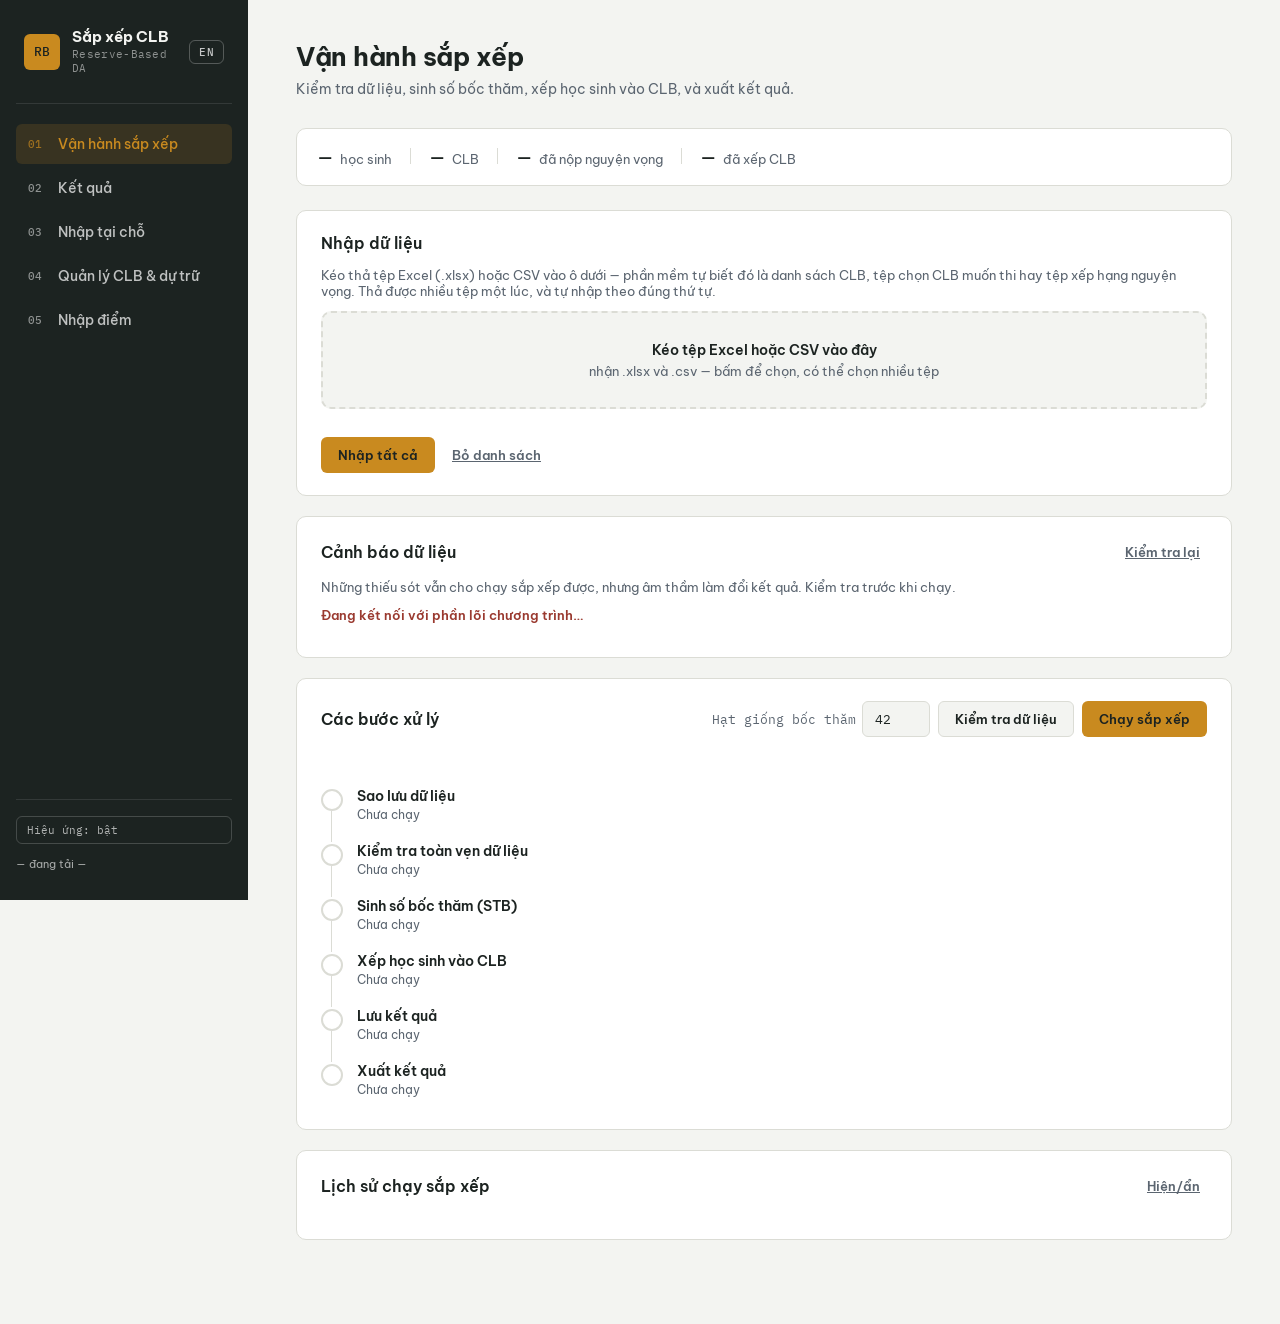
==== commit 1926c969: "Merge claude/exciting-hawking-vd48wv: Run lock, progress, readable toasts, honest errors Ported onto" ====
--- a/index.html
+++ b/index.html
@@ -146,6 +146,13 @@
         </div>
 
         <ol class="stepper" id="stepper">
+          <li class="step" data-step="backup">
+            <span class="step-dot"></span>
+            <div class="step-body">
+              <div class="step-title" data-i18n="step_title_backup">Sao lưu dữ liệu</div>
+              <div class="step-detail" data-i18n="step_not_run_yet">Chưa chạy</div>
+            </div>
+          </li>
           <li class="step" data-step="validate">
             <span class="step-dot"></span>
             <div class="step-body">
--- a/style.css
+++ b/style.css
@@ -754,6 +754,23 @@
 
 .toast.is-error { background: var(--rust); }
 .toast.is-success { background: var(--moss); }
+.toast.is-warn { background: var(--gold-soft); color: var(--ink); }
+
+.toast-msg { flex: 1; white-space: pre-line; overflow-wrap: anywhere; }
+
+.toast-close {
+  flex: none;
+  background: none;
+  border: 0;
+  color: inherit;
+  font-size: 18px;
+  line-height: 1;
+  padding: 0 2px;
+  cursor: pointer;
+  opacity: 0.8;
+}
+.toast-close:hover,
+.toast-close:focus-visible { opacity: 1; }
 
 @keyframes toastIn {
   from { opacity: 0; transform: translateY(-8px) scale(0.97); }
@@ -1481,6 +1498,11 @@
   outline: none;
   border-color: var(--moss);
 }
+/* O diem bi phan loi bo qua khi luu (khong phai so, so am…). */
+.score-input.is-invalid {
+  border-color: var(--rust);
+  background: var(--rust-soft);
+}
 
 .scoring-progress-bar {
   display: inline-block;
@@ -1641,6 +1663,15 @@
   border-color: var(--moss);
   background: var(--moss-soft);
 }
+/* Dang chay sap xep hoac dang nhap: vung tha tep tam khoa. */
+.drop-zone.is-disabled,
+.drop-zone.is-disabled:hover {
+  cursor: not-allowed;
+  opacity: 0.55;
+  border-color: var(--hairline);
+  background: var(--paper);
+}
+.buoi-chip:disabled { cursor: not-allowed; opacity: 0.6; }
 .drop-zone-main {
   font-family: var(--font-display);
   font-weight: 600;
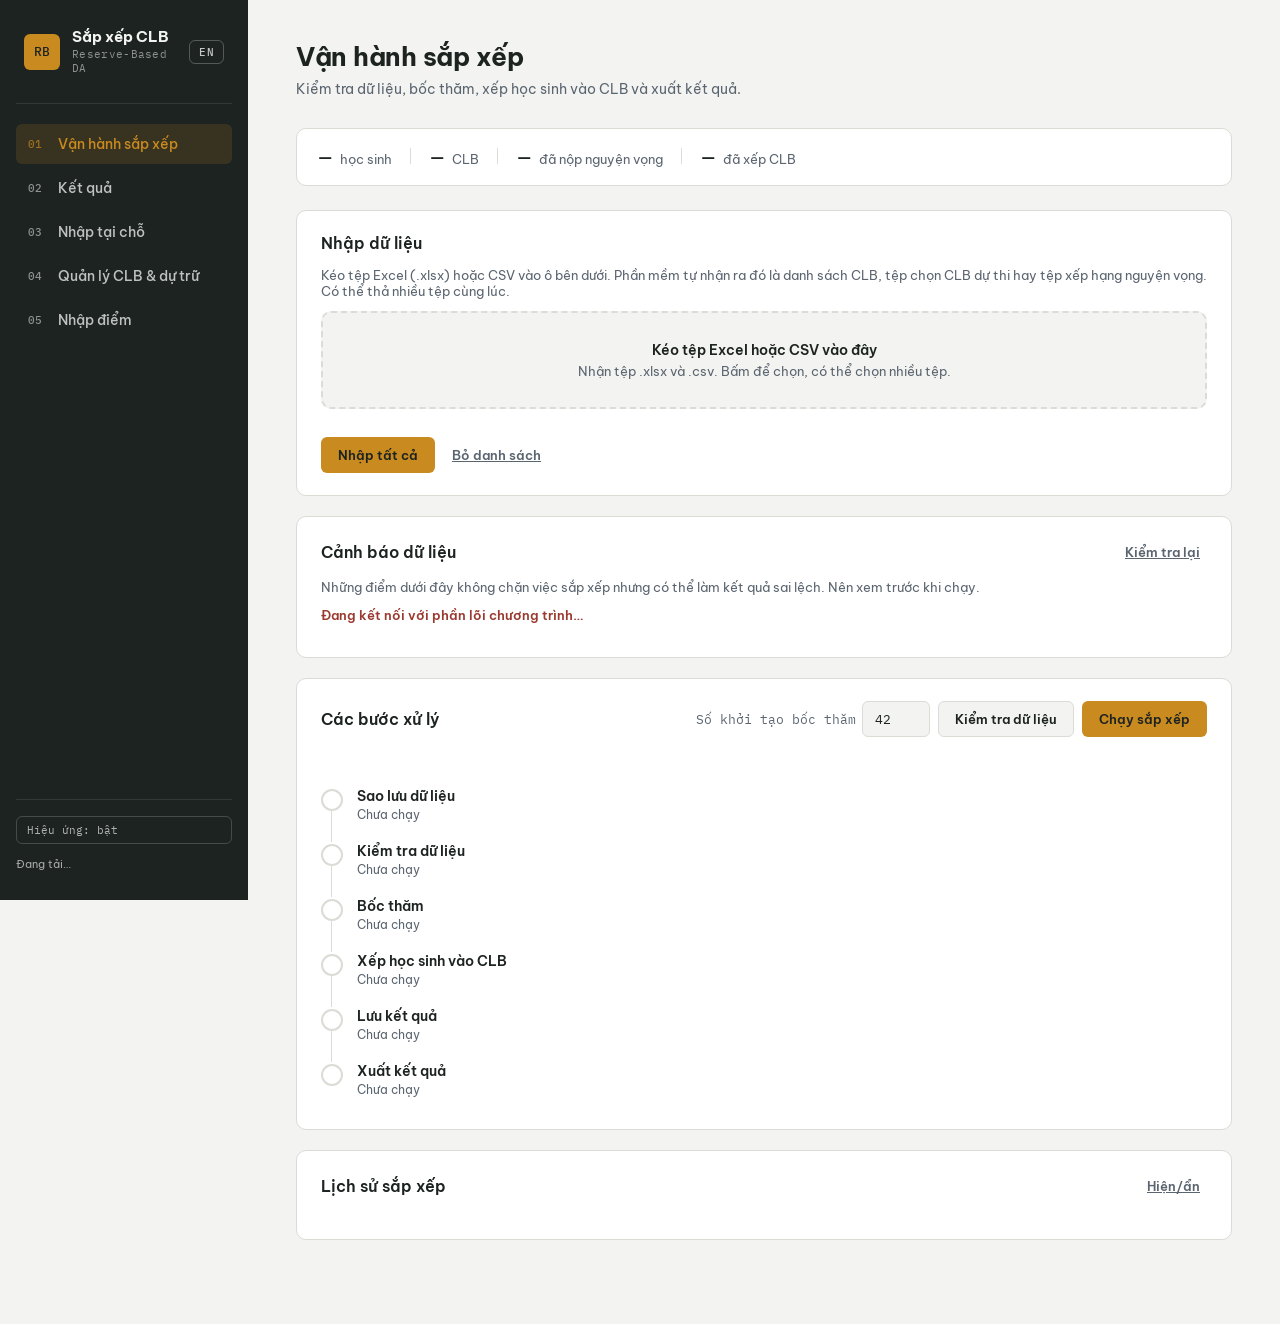
==== commit b6936413: "Merge claude/youthful-fermat-bs6d2d: plain-language messages, technical details, kiosk search cards " ====
--- a/index.html
+++ b/index.html
@@ -3,7 +3,7 @@
 <head>
 <meta charset="UTF-8">
 <meta name="viewport" content="width=device-width, initial-scale=1.0">
-<title data-i18n="page_title">Sắp xếp Câu lạc bộ — RB-DA</title>
+<title data-i18n="page_title">Sắp xếp Câu lạc bộ · RB-DA</title>
 <link rel="icon" type="image/png" href="logo.png">
 <link rel="shortcut icon" type="image/x-icon" href="logo.ico">
 <link rel="stylesheet" href="assets/fonts/fonts.css">
@@ -44,7 +44,7 @@
 
     <div class="sidebar-footer">
       <button type="button" class="motion-toggle" id="btnMotionToggle" aria-pressed="true" data-i18n-aria-label="aria_hieu_ung">Hiệu ứng: bật</button>
-      <div id="dbStatusLine" class="db-status" data-i18n="db_status_loading">— đang tải —</div>
+      <div id="dbStatusLine" class="db-status" data-i18n="db_status_loading">Đang tải…</div>
       <div id="lastRunLine" class="db-status db-status-sub"></div>
       <div id="cheDoHienThi" class="db-status db-status-sub"></div>
     </div>
@@ -59,7 +59,7 @@
     <section class="view is-active" id="view-pipeline">
       <header class="view-header">
         <h1 data-i18n="pipeline_title">Vận hành sắp xếp</h1>
-        <p class="view-desc" data-i18n="pipeline_desc">Kiểm tra dữ liệu, sinh số bốc thăm, xếp học sinh vào CLB, và xuất kết quả.</p>
+        <p class="view-desc" data-i18n="pipeline_desc">Kiểm tra dữ liệu, bốc thăm, xếp học sinh vào CLB và xuất kết quả.</p>
       </header>
 
       <div class="status-strip" id="statusStrip">
@@ -76,13 +76,13 @@
         <div class="panel-head">
           <h2 data-i18n="import_panel_title">Nhập dữ liệu</h2>
         </div>
-        <p class="hint-text" data-i18n="import_hint">Kéo thả tệp Excel (.xlsx) hoặc CSV vào ô dưới — phần mềm tự biết đó là danh sách CLB, tệp chọn CLB muốn thi hay tệp xếp hạng nguyện vọng. Thả được nhiều tệp một lúc, và tự nhập theo đúng thứ tự.</p>
+        <p class="hint-text" data-i18n="import_hint">Kéo tệp Excel (.xlsx) hoặc CSV vào ô bên dưới. Phần mềm tự nhận ra đó là danh sách CLB, tệp chọn CLB dự thi hay tệp xếp hạng nguyện vọng. Có thể thả nhiều tệp cùng lúc.</p>
 
         <div class="drop-zone" id="dropZone" tabindex="0" role="button"
              aria-describedby="dropZoneHint">
           <input type="file" id="fileAny" accept=".csv,.xlsx,.xlsm" multiple hidden>
           <div class="drop-zone-main" data-i18n="drop_zone_main">Kéo tệp Excel hoặc CSV vào đây</div>
-          <div class="drop-zone-sub" id="dropZoneHint" data-i18n="drop_zone_sub">nhận .xlsx và .csv — bấm để chọn, có thể chọn nhiều tệp</div>
+          <div class="drop-zone-sub" id="dropZoneHint" data-i18n="drop_zone_sub">Nhận tệp .xlsx và .csv. Bấm để chọn, có thể chọn nhiều tệp.</div>
         </div>
 
         <div class="import-queue" id="importQueue" hidden></div>
@@ -103,7 +103,7 @@
             <button class="btn btn-ghost" id="btnHealthRecheck" data-i18n="btn_health_recheck">Kiểm tra lại</button>
           </div>
         </div>
-        <p class="hint-text" data-i18n="health_panel_hint">Những thiếu sót vẫn cho chạy sắp xếp được, nhưng âm thầm làm đổi kết quả. Kiểm tra trước khi chạy.</p>
+        <p class="hint-text" data-i18n="health_panel_hint">Những điểm dưới đây không chặn việc sắp xếp nhưng có thể làm kết quả sai lệch. Nên xem trước khi chạy.</p>
         <div id="healthSummary" class="health-summary"></div>
         <div id="healthList" class="health-list"></div>
       </div>
@@ -113,7 +113,7 @@
           <h2 data-i18n="steps_panel_title">Các bước xử lý</h2>
           <div class="panel-actions">
             <label class="seed-input-wrap">
-              <span data-i18n="label_seed">Hạt giống bốc thăm</span>
+              <span data-i18n="label_seed">Số khởi tạo bốc thăm</span>
               <input type="number" id="seedInput" value="42" class="seed-input">
             </label>
             <button class="btn btn-secondary" id="btnValidate" data-i18n="btn_validate">Kiểm tra dữ liệu</button>
@@ -132,7 +132,7 @@
               <select id="chonBuoiTu" class="text-input"></select>
               <label for="chonBuoiDen" data-i18n="chon_buoi_den">đến</label>
               <select id="chonBuoiDen" class="text-input"></select>
-              <button type="button" class="btn btn-ghost btn-nho" id="btnChonTatCaBuoi" data-i18n="chon_buoi_tat_ca">Tất cả</button>
+              <button type="button" class="btn btn-ghost btn-nho" id="btnChonTatCaBuoi" data-i18n="chon_buoi_tat_ca">Chọn tất cả</button>
             </div>
           </div>
           <div class="chon-buoi-chip" id="chonBuoiChip"></div>
@@ -156,14 +156,14 @@
           <li class="step" data-step="validate">
             <span class="step-dot"></span>
             <div class="step-body">
-              <div class="step-title" data-i18n="step_title_validate">Kiểm tra toàn vẹn dữ liệu</div>
+              <div class="step-title" data-i18n="step_title_validate">Kiểm tra dữ liệu</div>
               <div class="step-detail" data-i18n="step_not_run_yet">Chưa chạy</div>
             </div>
           </li>
           <li class="step" data-step="stb_lottery">
             <span class="step-dot"></span>
             <div class="step-body">
-              <div class="step-title" data-i18n="step_title_stb">Sinh số bốc thăm (STB)</div>
+              <div class="step-title" data-i18n="step_title_stb">Bốc thăm</div>
               <div class="step-detail" data-i18n="step_not_run_yet">Chưa chạy</div>
             </div>
           </li>
@@ -192,13 +192,13 @@
       </div>
 
       <div class="panel panel-log" id="logPanel" hidden>
-        <div class="panel-head"><h2 data-i18n="error_log_title">Nhật ký lỗi</h2></div>
-        <pre class="log-box" id="logBox"></pre>
-      </div>
-
-      <div class="panel">
-        <div class="panel-head">
-          <h2 data-i18n="history_panel_title">Lịch sử chạy sắp xếp</h2>
+        <div class="panel-head"><h2 data-i18n="error_log_title">Các lỗi cần xử lý</h2></div>
+        <div class="log-box" id="logBox"></div>
+      </div>
+
+      <div class="panel">
+        <div class="panel-head">
+          <h2 data-i18n="history_panel_title">Lịch sử sắp xếp</h2>
           <div class="panel-actions">
             <button class="btn btn-ghost" id="btnToggleHistory" data-i18n="btn_toggle">Hiện/ẩn</button>
           </div>
@@ -207,8 +207,8 @@
           <thead><tr>
             <th>#</th>
             <th data-i18n="th_time">Thời điểm</th>
-            <th data-i18n="th_seed">Hạt giống</th>
-            <th data-i18n="th_rounds">Vòng lặp</th>
+            <th data-i18n="th_seed">Số khởi tạo</th>
+            <th data-i18n="th_rounds">Số vòng</th>
             <th data-i18n="th_matched_count">Đã xếp</th>
             <th data-i18n="th_total">Tổng</th>
             <th data-i18n="th_buoi_da_chay">Buổi đã xếp</th>
@@ -224,7 +224,7 @@
       <header class="view-header view-header-hang">
         <div class="view-header-chu">
           <h1 data-i18n="results_title">Kết quả</h1>
-          <p class="view-desc" data-i18n="results_desc">Danh sách học sinh đã được xếp CLB và tình trạng lấp đầy từng CLB.</p>
+          <p class="view-desc" data-i18n="results_desc">Học sinh đã được xếp vào CLB nào và mỗi CLB đã đủ chỗ chưa.</p>
         </div>
         <!-- Nhãn nút này ĐỔI theo trạng thái nên là chữ ĐỘNG: js/*.js ghi,
              và reapplyDynamicTextForLangChange() vẽ lại khi đổi ngôn ngữ.
@@ -274,7 +274,7 @@
         <div class="panel-head">
           <div class="panel-head-trai">
             <button class="panel-toggle" type="button" aria-expanded="true" aria-controls="fillPanelBody" data-i18n-aria-label="aria_thu_gon_muc"></button>
-            <h2 data-i18n="fill_panel_title">Tỉ lệ lấp đầy theo CLB</h2>
+            <h2 data-i18n="fill_panel_title">Mức lấp đầy của từng CLB</h2>
             <span class="panel-dem" id="fillPanelDem"></span>
           </div>
           <div class="panel-actions">
@@ -291,7 +291,7 @@
           <p class="hint-text" data-i18n="fill_hint">Rê chuột (hoặc dùng bàn phím di tới) một dòng để xem chi tiết. Nhãn bên phải chỉ ra CLB cần để ý.</p>
           <div id="clubFillList" class="fill-list"></div>
           <div class="fill-legend">
-            <span class="legend-swatch is-general"></span><span data-i18n="legend_general">Tổng quát</span>
+            <span class="legend-swatch is-general"></span><span data-i18n="legend_general">Suất thường</span>
             <span class="legend-swatch is-reserve"></span><span data-i18n="legend_reserve">Vào bằng suất dự trữ</span>
             <span class="legend-swatch is-trong"></span><span data-i18n="legend_trong">Còn trống</span>
           </div>
@@ -307,14 +307,14 @@
           </div>
         </div>
         <div class="panel-body" id="clbPanelBody">
-          <p class="hint-text" data-i18n="clb_desc">Cột "Số em đăng ký" KHÔNG cộng dồn được: trong cùng một buổi, một em khai ba câu lạc bộ thì được đếm ở cả ba dòng, trong khi em ấy chỉ lấy được một chỗ.</p>
+          <p class="hint-text" data-i18n="clb_desc">Không cộng dồn cột "Số học sinh đăng ký": một học sinh chọn ba CLB trong cùng buổi sẽ được đếm ở cả ba dòng, nhưng chỉ nhận được một chỗ.</p>
           <div class="scroll-x">
             <table class="data-table" id="clbTable">
               <thead><tr>
                 <th class="cot-buoi-clb" data-i18n="th_buoi">Buổi</th>
                 <th data-i18n="th_club_id">Mã CLB</th>
                 <th data-i18n="th_name_short">Tên</th>
-                <th class="num" data-i18n="th_so_dang_ky">Số em đăng ký</th>
+                <th class="num" data-i18n="th_so_dang_ky">Số học sinh đăng ký</th>
                 <th class="num" data-i18n="th_dat_nv1">Đặt nguyện vọng 1</th>
                 <th class="num" data-i18n="th_capacity">Tổng chỗ</th>
                 <th class="num" data-i18n="th_da_xep">Đã xếp</th>
@@ -347,12 +347,12 @@
         <div class="panel-head">
           <div class="panel-head-trai">
             <button class="panel-toggle" type="button" aria-expanded="true" aria-controls="duTruPanelBody" data-i18n-aria-label="aria_thu_gon_muc"></button>
-            <h2 data-i18n="du_tru_title">Suất dự trữ dùng tới đâu</h2>
+            <h2 data-i18n="du_tru_title">Suất dự trữ đã dùng</h2>
             <span class="panel-dem" id="duTruPanelDem"></span>
           </div>
         </div>
         <div class="panel-body" id="duTruPanelBody">
-          <p class="hint-text" data-i18n="du_tru_desc">Một suất dự trữ không ai dùng sẽ lặng lẽ trở thành suất thường: cơ chế vẫn chạy đúng, còn ý định ưu tiên thì biến mất mà không ai được báo.</p>
+          <p class="hint-text" data-i18n="du_tru_desc">Suất dự trữ không ai dùng sẽ thành suất thường, và phần ưu tiên dành cho nhóm đó không còn tác dụng.</p>
           <div class="scroll-x">
             <table class="data-table" id="duTruTable">
               <thead><tr>
@@ -360,7 +360,7 @@
                 <th data-i18n="th_name_short">Tên</th>
                 <th data-i18n="th_reserve_group">Nhãn dự trữ</th>
                 <th class="num" data-i18n="th_reserve_capacity">Suất dự trữ</th>
-                <th class="num" data-i18n="th_nhom_dang_ky">Em thuộc nhóm có đăng ký</th>
+                <th class="num" data-i18n="th_nhom_dang_ky">Học sinh thuộc nhóm đã đăng ký</th>
                 <th class="num" data-i18n="th_da_dung">Đã dùng</th>
                 <th class="num" data-i18n="th_con_thua">Còn thừa</th>
               </tr></thead>
@@ -375,15 +375,15 @@
         <div class="panel-head">
           <div class="panel-head-trai">
             <button class="panel-toggle" type="button" aria-expanded="true" aria-controls="doPhuPanelBody" data-i18n-aria-label="aria_thu_gon_muc"></button>
-            <h2 data-i18n="do_phu_title">Độ phủ theo học sinh</h2>
+            <h2 data-i18n="do_phu_title">Số CLB của mỗi học sinh</h2>
             <span class="panel-dem" id="doPhuPanelDem"></span>
           </div>
         </div>
         <div class="panel-body" id="doPhuPanelBody">
-          <p class="hint-text" data-i18n="do_phu_desc">Con số đáng nhìn nhất là số em không có CLB nào cả tuần.</p>
+          <p class="hint-text" data-i18n="do_phu_desc">Con số quan trọng nhất là số học sinh không có CLB nào trong cả tuần.</p>
           <div class="do-phu-so">
-            <div class="so-lon"><span class="so-lon-v" id="doPhuTb">—</span><span class="so-lon-k" data-i18n="do_phu_tb">CLB trung bình mỗi em</span></div>
-            <div class="so-lon is-canh-bao"><span class="so-lon-v" id="doPhuTrangTay">—</span><span class="so-lon-k" data-i18n="do_phu_trang_tay">Em không có CLB nào cả tuần</span></div>
+            <div class="so-lon"><span class="so-lon-v" id="doPhuTb">—</span><span class="so-lon-k" data-i18n="do_phu_tb">CLB trung bình mỗi học sinh</span></div>
+            <div class="so-lon is-canh-bao"><span class="so-lon-v" id="doPhuTrangTay">—</span><span class="so-lon-k" data-i18n="do_phu_trang_tay">Học sinh không có CLB nào cả tuần</span></div>
           </div>
           <div class="do-phu-cot" id="doPhuCot"></div>
         </div>
@@ -398,7 +398,7 @@
           </div>
         </div>
         <div class="panel-body" id="nvPanelBody">
-          <p class="hint-text" data-i18n="nv_desc">Độ phủ nói bao nhiêu em có chỗ, không nói chỗ ấy có phải thứ em muốn không. Hai lần chạy rất khác nhau vẫn cho cùng một con số độ phủ.</p>
+          <p class="hint-text" data-i18n="nv_desc">Số học sinh có chỗ chưa cho biết chỗ đó có đúng nguyện vọng hay không. Bảng này cho biết điều đó.</p>
           <p class="bieu-do-tieu-diem" id="nvTieuDiem"></p>
           <!-- Vành khuyên cho thấy PHẦN TRÊN TỔNG; thanh ngang bên cạnh để so
                hai mức gần nhau — việc hình tròn làm kém. Cả hai vẽ từ cùng
@@ -417,24 +417,24 @@
         <div class="panel-head">
           <div class="panel-head-trai">
             <button class="panel-toggle" type="button" aria-expanded="true" aria-controls="chuaCoChoPanelBody" data-i18n-aria-label="aria_thu_gon_muc"></button>
-            <h2 data-i18n="chua_co_cho_title">Em chưa có chỗ nào</h2>
+            <h2 data-i18n="chua_co_cho_title">Học sinh chưa có CLB nào</h2>
             <span class="panel-dem" id="chuaCoChoPanelDem"></span>
           </div>
         </div>
         <div class="panel-body" id="chuaCoChoPanelBody">
-          <p class="hint-text" data-i18n="chua_co_cho_desc">Một em khai một nguyện vọng vào câu lạc bộ chọi 5 lần là một chuyện; một em khai tám nguyện vọng mà vẫn trắng tay là chuyện khác hẳn, và hai chuyện đó cần hai cách xử lý khác nhau.</p>
+          <p class="hint-text" data-i18n="chua_co_cho_desc">Học sinh chỉ chọn một CLB đông người và học sinh chọn nhiều CLB nhưng vẫn chưa có chỗ là hai trường hợp khác nhau, cần cách xử lý khác nhau.</p>
           <div class="scroll-x">
             <table class="data-table" id="chuaCoChoTable">
               <thead><tr>
                 <th data-i18n="th_student_id">Mã học sinh</th>
                 <th data-i18n="th_name">Họ tên</th>
-                <th class="num" data-i18n="th_so_nguyen_vong">Số nguyện vọng đã khai</th>
-                <th data-i18n="th_da_khai">Đã khai những câu lạc bộ</th>
+                <th class="num" data-i18n="th_so_nguyen_vong">Số nguyện vọng</th>
+                <th data-i18n="th_da_khai">Các CLB đã chọn</th>
               </tr></thead>
               <tbody id="chuaCoChoBody"></tbody>
             </table>
           </div>
-          <div id="chuaCoChoEmpty" class="empty-state" hidden data-i18n="chua_co_cho_khong_ai">Mọi em đều có ít nhất một câu lạc bộ.</div>
+          <div id="chuaCoChoEmpty" class="empty-state" hidden data-i18n="chua_co_cho_khong_ai">Mọi học sinh đều có ít nhất một CLB.</div>
         </div>
       </div>
 
@@ -450,7 +450,7 @@
           </div>
         </div>
         <div class="panel-body" id="tkbPanelBody">
-          <p class="hint-text" data-i18n="tkb_desc">Mỗi em một dòng, mỗi buổi một ô.</p>
+          <p class="hint-text" data-i18n="tkb_desc">Mỗi học sinh một dòng, mỗi buổi một ô. Ô trống là buổi đó chưa có CLB.</p>
           <div class="scroll-x">
             <table class="data-table" id="tkbTable">
               <thead><tr id="tkbHead"></tr></thead>
@@ -472,15 +472,15 @@
           </div>
         </div>
         <div class="panel-body" id="thamPanelBody">
-          <p class="hint-text" data-i18n="tham_desc">Mỗi buổi một thứ tự riêng, suy ra từ bộ số đã khoá.</p>
-          <div class="canh-bao-vang" id="thamCachCu" hidden data-i18n="tham_cach_cu"></div>
+          <p class="hint-text" data-i18n="tham_desc">Mỗi buổi có thứ tự riêng, được xáo từ bộ số đã khoá, nên không học sinh nào bị xếp cuối ở mọi buổi.</p>
+          <div class="canh-bao-vang" id="thamCachCu" hidden data-i18n="tham_cach_cu">Lần sắp xếp gần nhất dùng cách bốc thăm cũ, một thứ tự chung cho cả tuần, nên các cột bên dưới giống nhau. Chạy sắp xếp lại để mỗi buổi có thứ tự riêng.</div>
           <div class="scroll-x">
             <table class="data-table" id="thamTable">
               <thead><tr id="thamHead"></tr></thead>
               <tbody id="thamBody"></tbody>
             </table>
           </div>
-          <p class="hint-text" data-i18n="tham_tai_lap">Cùng bộ số đã khoá và cùng hạt giống thì ai tính lại cũng ra đúng bảng này.</p>
+          <p class="hint-text" data-i18n="tham_tai_lap">Chỉ cần công bố bộ số đã khoá và số khởi tạo. Ai tính lại cũng ra đúng bảng này.</p>
         </div>
       </div>
 
@@ -519,7 +519,7 @@
             </thead>
             <tbody id="resultsTableBody"></tbody>
           </table>
-          <div id="resultsEmptyState" class="empty-state" hidden data-i18n="results_empty_state">Chưa có kết quả — chạy sắp xếp ở thẻ "Vận hành sắp xếp" trước.</div>
+          <div id="resultsEmptyState" class="empty-state" hidden data-i18n="results_empty_state">Chưa có kết quả. Hãy chạy sắp xếp ở thẻ "Vận hành sắp xếp" trước.</div>
         </div>
       </div>
     </section>
@@ -528,7 +528,7 @@
     <section class="view" id="view-fallback">
       <header class="view-header">
         <h1 data-i18n="fallback_title">Nhập tại chỗ</h1>
-        <p class="view-desc" data-i18n="fallback_desc">Tìm hoặc tạo học sinh trước, sau đó có hai bước độc lập: chọn CLB để thi và xếp hạng nguyện vọng — không ảnh hưởng lẫn nhau.</p>
+        <p class="view-desc" data-i18n="fallback_desc">Tìm hoặc tạo học sinh, rồi làm hai bước: chọn CLB dự thi và xếp hạng nguyện vọng. Hai bước này không phụ thuộc nhau.</p>
       </header>
 
       <div class="panel">
@@ -564,22 +564,22 @@
         <div class="save-feedback xuat-ket-qua" id="fallbackXuatFeedback"></div>
         <div class="fallback-steps">
           <div class="fallback-step">
-            <h3 data-i18n="fallback_step1_title">Bước 1 — Chọn CLB muốn thi / xét (ô đánh dấu)</h3>
-            <p class="hint-text" data-i18n="fallback_step1_hint">Mỗi buổi chọn tối đa 5 câu lạc bộ. Bỏ đánh dấu một CLB đã được chấm điểm là rút khỏi bài thi đó — điểm sẽ bị xoá khi bấm Lưu.</p>
+            <h3 data-i18n="fallback_step1_title">Bước 1. Chọn CLB dự thi</h3>
+            <p class="hint-text" data-i18n="fallback_step1_hint">Mỗi buổi chọn tối đa 5 CLB. Bỏ chọn một CLB đã chấm điểm thì điểm đó bị xoá khi bấm Lưu.</p>
             <div id="testSelectionGrid" class="option-list"></div>
-            <button class="btn btn-primary" id="btnSubmitTestSelection" data-i18n="btn_save_test_selection">Lưu lựa chọn thi</button>
+            <button class="btn btn-primary" id="btnSubmitTestSelection" data-i18n="btn_save_test_selection">Lưu CLB dự thi</button>
             <span class="chua-luu" id="chuaLuuThi" hidden data-i18n="fallback_chua_luu">• Chưa lưu</span>
             <span class="save-feedback" role="status" aria-live="polite" id="testSelectionFeedback"></span>
           </div>
 
           <div class="fallback-step">
-            <h3 data-i18n="fallback_step2_title">Bước 2 — Xếp hạng nguyện vọng (độc lập với Bước 1)</h3>
-            <p class="hint-text" data-i18n="fallback_step2_hint">Bấm chọn CLB theo thứ tự ưu tiên giảm dần, mỗi buổi tối đa 10 câu lạc bộ. Có thể xếp hạng CLB không nằm trong danh sách đã đánh dấu ở Bước 1.</p>
-            <p class="hint-text" id="fallbackBuoiHint" hidden data-i18n="fallback_buoi_hint">Mỗi buổi em chỉ nhận được nhiều nhất một CLB.</p>
+            <h3 data-i18n="fallback_step2_title">Bước 2. Xếp hạng nguyện vọng</h3>
+            <p class="hint-text" data-i18n="fallback_step2_hint">Bấm vào CLB theo thứ tự muốn vào nhất trước, mỗi buổi tối đa 10 CLB. Có thể chọn cả CLB không có ở Bước 1.</p>
+            <p class="hint-text" id="fallbackBuoiHint" hidden data-i18n="fallback_buoi_hint">Mỗi buổi chỉ nhận được tối đa một CLB. Chọn CLB ở nhiều buổi để có lịch cả tuần.</p>
             <div class="phu-buoi" id="fallbackPhuBuoi" hidden></div>
             <div id="rankingSourceGrid" class="option-list"></div>
             <div class="ranking-result">
-              <div class="ranking-result-label" data-i18n="ranking_current_label">Thứ tự nguyện vọng hiện tại:</div>
+              <div class="ranking-result-label" data-i18n="ranking_current_label">Thứ tự nguyện vọng</div>
               <ol id="rankingList" class="ranking-list"></ol>
               <button class="btn btn-ghost" id="btnClearRanking" data-i18n="btn_clear_all">Xoá hết</button>
             </div>
@@ -595,19 +595,19 @@
     <section class="view" id="view-admin">
       <header class="view-header">
         <h1 data-i18n="admin_title">Quản lý CLB &amp; dự trữ</h1>
-        <p class="view-desc" data-i18n="admin_desc">Tạo/sửa CLB và gán diện dự trữ cho học sinh. Tiêu chí dự trữ hoàn toàn do trường tự đặt — hệ thống chỉ so khớp nhãn dự trữ giữa CLB và học sinh, không cài cứng quy tắc nào.</p>
+        <p class="view-desc" data-i18n="admin_desc">Thêm, sửa CLB và gán nhãn dự trữ cho học sinh. Trường tự quyết định ai được dự trữ. Phần mềm chỉ ghép học sinh và CLB có cùng nhãn.</p>
       </header>
 
       <div class="panel">
-        <div class="panel-head"><h2 data-i18n="admin_club_form_title">Thêm / sửa CLB</h2></div>
+        <div class="panel-head"><h2 data-i18n="admin_club_form_title">Thêm hoặc sửa CLB</h2></div>
         <div class="admin-form-grid">
-          <input type="text" id="clubFormId" class="text-input text-input-sm" data-i18n-placeholder="placeholder_club_id" placeholder="Mã CLB (vd: clb_01)">
+          <input type="text" id="clubFormId" class="text-input text-input-sm" data-i18n-placeholder="placeholder_club_id" placeholder="Mã CLB (ví dụ: clb_01)">
           <input type="text" id="clubFormName" class="text-input" data-i18n-placeholder="placeholder_club_name" placeholder="Tên CLB">
           <input type="number" id="clubFormCapacity" class="text-input text-input-sm" data-i18n-placeholder="placeholder_capacity" placeholder="Tổng chỗ" min="1">
           <input type="number" id="clubFormReserveCapacity" class="text-input text-input-sm" data-i18n-placeholder="placeholder_reserve_capacity" placeholder="Suất dự trữ" min="0" value="0">
-          <input type="text" id="clubFormReserveGroup" class="text-input text-input-sm" data-i18n-placeholder="placeholder_reserve_group" placeholder="Nhãn dự trữ (bỏ trống nếu không có)" list="reserveGroupOptions">
+          <input type="text" id="clubFormReserveGroup" class="text-input text-input-sm" data-i18n-placeholder="placeholder_reserve_group" placeholder="Nhãn dự trữ (để trống nếu không có)" list="reserveGroupOptions">
           <datalist id="reserveGroupOptions"></datalist>
-          <input type="text" id="clubFormBuoi" class="text-input" data-i18n-placeholder="placeholder_buoi" placeholder="Buổi sinh hoạt (vd: thu_3)" list="buoiOptions">
+          <input type="text" id="clubFormBuoi" class="text-input" data-i18n-placeholder="placeholder_buoi" placeholder="Buổi sinh hoạt (ví dụ: thu_3)" list="buoiOptions">
           <datalist id="buoiOptions"></datalist>
           <button class="btn btn-primary" id="btnSaveClub" data-i18n="btn_save_club">Lưu CLB</button>
         </div>
@@ -625,40 +625,40 @@
           </tr></thead>
           <tbody id="adminClubTableBody"></tbody>
         </table>
-        <div id="adminClubEmptyState" class="empty-state" hidden data-i18n="admin_club_empty">Chưa có CLB nào — thêm CLB đầu tiên bằng biểu mẫu ở trên.</div>
-        <p class="hint-text" data-i18n="buoi_hint_form">Hai CLB cùng một buổi là trùng giờ.</p>
+        <div id="adminClubEmptyState" class="empty-state" hidden data-i18n="admin_club_empty">Chưa có CLB nào. Thêm CLB đầu tiên bằng biểu mẫu ở trên.</div>
+        <p class="hint-text" data-i18n="buoi_hint_form">Hai CLB cùng buổi là trùng giờ, mỗi học sinh chỉ vào được một. Để trống nếu trường chỉ có một buổi.</p>
       </div>
 
       <div class="panel" id="taiBuoiPanel" hidden>
         <div class="panel-head"><h2 data-i18n="admin_tai_buoi_title">Tải theo buổi</h2></div>
-        <p class="hint-text" data-i18n="admin_tai_buoi_desc">Xem trước khi chưa chạy sắp xếp.</p>
+        <p class="hint-text" data-i18n="admin_tai_buoi_desc">Nên xem trước khi sắp xếp. Nếu một buổi quá đông trong khi buổi khác còn chỗ, hãy chuyển bớt CLB sang buổi vắng hơn.</p>
         <div class="scroll-x">
           <table class="data-table">
             <thead><tr>
               <th data-i18n="th_buoi">Buổi</th>
               <th class="num" data-i18n="th_so_clb">Số CLB</th>
               <th class="num" data-i18n="th_tong_cho">Tổng chỗ</th>
-              <th class="num" data-i18n="th_em_muon_buoi">Em muốn buổi này</th>
+              <th class="num" data-i18n="th_em_muon_buoi">Học sinh chọn buổi này</th>
               <th class="num" data-i18n="th_ti_le_choi">Tỉ lệ chọi</th>
               <th><span class="sr-only" data-i18n="th_muc"></span></th>
             </tr></thead>
             <tbody id="taiBuoiBody"></tbody>
           </table>
         </div>
-        <p class="hint-text" data-i18n="ti_le_choi_giai_thich">Tỉ lệ chọi đếm theo số học sinh.</p>
+        <p class="hint-text" data-i18n="ti_le_choi_giai_thich">Tỉ lệ chọi tính theo số học sinh, không theo số nguyện vọng, vì mỗi học sinh chỉ nhận một chỗ mỗi buổi.</p>
       </div>
 
       <div class="panel" id="lichTuanPanel" hidden>
         <div class="panel-head"><h2 data-i18n="admin_lich_tuan_title">Lịch tuần</h2></div>
-        <p class="hint-text" data-i18n="admin_lich_tuan_desc">Mỗi cột là một buổi sinh hoạt.</p>
+        <p class="hint-text" data-i18n="admin_lich_tuan_desc">Mỗi cột là một buổi. Thanh dưới mỗi CLB là mức lấp đầy của lần sắp xếp gần nhất.</p>
         <div class="lich-tuan" id="lichTuan"></div>
       </div>
 
       <div class="panel">
-        <div class="panel-head"><h2 data-i18n="admin_reserve_assign_title">Học sinh — gán diện dự trữ, xuất hồ sơ</h2></div>
+        <div class="panel-head"><h2 data-i18n="admin_reserve_assign_title">Gán nhãn dự trữ và xuất hồ sơ học sinh</h2></div>
         <div class="search-row">
           <input type="text" id="adminStudentSearch" class="text-input" data-i18n-placeholder="placeholder_admin_student_search" placeholder="Tìm học sinh theo mã hoặc tên…">
-          <input type="text" id="bulkReserveGroupInput" class="text-input text-input-sm" data-i18n-placeholder="placeholder_reserve_group_apply" placeholder="Nhãn dự trữ áp dụng" list="reserveGroupOptions">
+          <input type="text" id="bulkReserveGroupInput" class="text-input text-input-sm" data-i18n-placeholder="placeholder_reserve_group_apply" placeholder="Nhãn dự trữ cần gán" list="reserveGroupOptions">
           <button class="btn btn-secondary" id="btnBulkAssign" data-i18n="btn_bulk_assign">Gán cho học sinh đã đánh dấu</button>
           <button class="btn btn-secondary" id="btnAdminXuatHs" data-i18n="btn_admin_xuat_hs">Xuất CSV học sinh đã đánh dấu</button>
           <span class="chon-hs-dem" id="adminDemDanhDau"></span>
@@ -674,7 +674,7 @@
           </tr></thead>
           <tbody id="adminStudentTableBody"></tbody>
         </table>
-        <div id="adminStudentEmptyState" class="empty-state" hidden data-i18n="admin_student_empty">Chưa có học sinh nào trong hệ thống — thêm qua thẻ "Nhập tại chỗ" hoặc nạp từ Microsoft Forms.</div>
+        <div id="adminStudentEmptyState" class="empty-state" hidden data-i18n="admin_student_empty">Chưa có học sinh nào. Thêm ở thẻ "Nhập tại chỗ" hoặc nạp tệp từ Microsoft Forms.</div>
         <div class="pagination-row" id="adminStudentPagination">
           <button class="btn btn-ghost" id="btnAdminPrevPage" data-i18n="btn_prev_page">‹ Trước</button>
           <span class="pagination-label" id="adminPaginationLabel">—</span>
@@ -683,9 +683,9 @@
       </div>
 
       <div class="panel">
-        <div class="panel-head"><h2 data-i18n="danger_zone_title">Vùng nguy hiểm — xoá dữ liệu để làm lại từ đầu</h2></div>
-        <p class="hint-text" data-i18n="danger_zone_desc">Nạp tệp chỉ CỘNG THÊM học sinh, không xoá em cũ. Muốn chạy thử lại từ đầu với bộ dữ liệu khác thì xoá ở đây, nếu không học sinh của lần trước vẫn chiếm suất và làm lệch kết quả.</p>
-        <p class="hint-text" data-i18n="danger_zone_safety">Cả hai nút đều TỰ SAO LƯU app.db trước khi xoá, và đều KHÔNG xoá nhật ký các lần chạy — dấu vết kiểm toán được giữ nguyên.</p>
+        <div class="panel-head"><h2 data-i18n="danger_zone_title">Vùng nguy hiểm: xoá dữ liệu để làm lại</h2></div>
+        <p class="hint-text" data-i18n="danger_zone_desc">Nạp tệp chỉ thêm học sinh mới, không xoá học sinh cũ. Muốn làm lại với bộ dữ liệu khác, hãy xoá ở đây trước, nếu không học sinh cũ vẫn chiếm chỗ.</p>
+        <p class="hint-text" data-i18n="danger_zone_safety">Cả hai nút đều tự sao lưu dữ liệu trước khi xoá. Lịch sử các lần sắp xếp được giữ lại.</p>
         <div class="search-row">
           <button class="btn btn-danger" id="btnResetStudents" data-i18n="btn_reset_students">Xoá toàn bộ học sinh (giữ CLB)</button>
           <button class="btn btn-danger" id="btnResetAll" data-i18n="btn_reset_all">Xoá toàn bộ dữ liệu (cả CLB)</button>
@@ -697,11 +697,11 @@
     <section class="view" id="view-scoring">
       <header class="view-header">
         <h1 data-i18n="scoring_title">Nhập điểm</h1>
-        <p class="view-desc" data-i18n="scoring_desc">Chọn CLB để chấm. Danh sách chỉ hiện mã học sinh và họ tên — không hiện số bốc thăm hay thứ hạng nguyện vọng, đảm bảo người chấm không thể thiên vị theo ưu tiên đã biết trước.</p>
+        <p class="view-desc" data-i18n="scoring_desc">Chọn CLB để chấm. Danh sách chỉ có mã và họ tên, không có số bốc thăm hay thứ hạng nguyện vọng, để việc chấm điểm được khách quan.</p>
       </header>
 
       <div class="panel">
-        <div class="panel-head"><h2 data-i18n="scoring_overview_title">Tiến độ theo CLB</h2></div>
+        <div class="panel-head"><h2 data-i18n="scoring_overview_title">Tiến độ chấm của từng CLB</h2></div>
         <table class="data-table">
           <thead><tr>
             <th data-i18n="th_club_id">Mã CLB</th>
@@ -712,7 +712,7 @@
           </tr></thead>
           <tbody id="scoringOverviewBody"></tbody>
         </table>
-        <div id="scoringOverviewEmpty" class="empty-state" hidden data-i18n="scoring_overview_empty">Chưa có CLB nào có học sinh đăng ký thi/xét.</div>
+        <div id="scoringOverviewEmpty" class="empty-state" hidden data-i18n="scoring_overview_empty">Chưa CLB nào có học sinh đăng ký dự thi.</div>
       </div>
 
       <div class="panel" id="scoringWorkArea" hidden>
--- a/style.css
+++ b/style.css
@@ -710,16 +710,71 @@
 .panel-log { border-color: var(--rust-soft); }
 
 .log-box {
-  background: var(--ink);
-  color: #F3D9D5;
+  display: flex;
+  flex-direction: column;
+  gap: 8px;
+  max-height: 300px;
+  overflow-y: auto;
+}
+
+.log-dong {
+  background: var(--rust-soft);
+  color: var(--ink);
+  border-left: 3px solid var(--rust);
+  border-radius: var(--radius-sm);
+  padding: 10px 12px;
+  font-size: 13px;
+  line-height: 1.5;
+}
+
+/* Chi tiet ky thuat cua loi: dong san, mo ra khi can gui cho nguoi ho tro. */
+.chi-tiet-ky-thuat {
+  margin-top: 6px;
+  font-size: 12px;
+}
+
+.chi-tiet-ky-thuat summary {
+  cursor: pointer;
+  opacity: 0.8;
+  user-select: none;
+}
+
+.chi-tiet-ky-thuat summary:hover { opacity: 1; }
+
+.chi-tiet-ky-thuat-noi {
+  margin-top: 4px;
+  padding: 6px 8px;
+  border-radius: 4px;
+  background: rgba(0, 0, 0, 0.08);
   font-family: var(--font-mono);
-  font-size: 12px;
-  padding: 14px 16px;
-  border-radius: var(--radius-sm);
+  font-size: 11.5px;
   white-space: pre-wrap;
   word-break: break-word;
-  max-height: 260px;
-  overflow-y: auto;
+  user-select: text;
+}
+
+.toast .chi-tiet-ky-thuat-noi { background: rgba(0, 0, 0, 0.18); }
+
+.toast-noi-dung { flex: 1; min-width: 0; }
+
+.toast-dong {
+  flex: 0 0 auto;
+  border: none;
+  background: none;
+  color: inherit;
+  font-size: 18px;
+  line-height: 1;
+  cursor: pointer;
+  opacity: 0.75;
+  padding: 0 2px;
+}
+
+.toast-dong:hover { opacity: 1; }
+
+.save-feedback .chi-tiet-ky-thuat {
+  display: inline-block;
+  margin: 0 0 0 8px;
+  vertical-align: top;
 }
 
 /* ============================= TOAST (thay alert()) ============================= */
@@ -1098,34 +1153,160 @@
 .search-results {
   display: flex;
   flex-direction: column;
-  gap: 4px;
+  gap: 8px;
   margin-bottom: 16px;
 }
 
-.search-result-item {
-  display: flex;
-  justify-content: space-between;
-  align-items: center;
-  padding: 8px 12px;
+/* The ket qua tim hoc sinh: ten + ma + trang thai o tren, hai dong co
+   nhan ("CLB du thi", "Nguyen vong") o duoi. */
+.hs-card {
+  display: flex;
+  flex-direction: column;
+  gap: 8px;
+  padding: 12px 14px;
   border: 1px solid var(--hairline);
   border-radius: var(--radius-sm);
-  background: var(--paper);
+  background: var(--paper-raised);
   cursor: pointer;
   font-size: 13px;
-}
-
-.search-result-item:hover { border-color: var(--gold); }
-
-.search-result-meta {
-  display: flex;
-  align-items: center;
-  gap: 8px;
-}
-
-.search-result-id {
+  transition: border-color 120ms ease, box-shadow 120ms ease;
+}
+
+.hs-card:hover { border-color: var(--gold); }
+
+.hs-card:focus-visible {
+  outline: none;
+  border-color: var(--gold);
+  box-shadow: 0 0 0 3px var(--gold-soft);
+}
+
+.hs-card.is-selected {
+  border-color: var(--gold);
+  box-shadow: inset 3px 0 0 var(--gold);
+  background: #FFFBF2;
+}
+
+.hs-card-head {
+  display: flex;
+  align-items: baseline;
+  gap: 10px;
+  flex-wrap: wrap;
+}
+
+.hs-card-ten, .hs-dang-chon-ten {
+  font-family: var(--font-display);
+  font-weight: 600;
+  font-size: 14.5px;
+  color: var(--ink);
+}
+
+.hs-card-ma {
   font-family: var(--font-mono);
   font-size: 12px;
   color: var(--slate);
+}
+
+.hs-trang-thai {
+  margin-left: auto;
+  display: inline-flex;
+  align-items: center;
+  gap: 6px;
+  font-size: 11.5px;
+  font-weight: 600;
+  padding: 2px 10px;
+  border-radius: 999px;
+  white-space: nowrap;
+}
+
+.hs-trang-thai::before {
+  content: "";
+  width: 6px;
+  height: 6px;
+  border-radius: 50%;
+  background: currentColor;
+}
+
+.hs-trang-thai.is-du { background: var(--moss-soft); color: var(--moss); }
+.hs-trang-thai.is-thieu { background: var(--gold-soft); color: #8A5B0C; }
+.hs-trang-thai.is-trong { background: var(--rust-soft); color: var(--rust); }
+
+.hs-card-dong {
+  display: grid;
+  grid-template-columns: 110px 1fr;
+  align-items: baseline;
+  gap: 10px;
+}
+
+.hs-card-nhan {
+  font-size: 11px;
+  font-weight: 600;
+  text-transform: uppercase;
+  letter-spacing: 0.04em;
+  color: var(--slate);
+}
+
+.hs-card-chips {
+  display: flex;
+  flex-wrap: wrap;
+  align-items: center;
+  gap: 6px 6px;
+}
+
+.hs-chip {
+  display: inline-flex;
+  align-items: center;
+  gap: 6px;
+  background: var(--paper);
+  border: 1px solid var(--hairline);
+  color: var(--ink-soft);
+  font-size: 12px;
+  padding: 2px 9px 2px 4px;
+  border-radius: 999px;
+}
+
+.hs-chip:not(:has(.hs-chip-hang)) { padding-left: 9px; }
+
+.hs-chip-hang {
+  display: inline-flex;
+  align-items: center;
+  justify-content: center;
+  min-width: 18px;
+  height: 18px;
+  border-radius: 50%;
+  background: var(--moss);
+  color: #fff;
+  font-family: var(--font-mono);
+  font-size: 10.5px;
+  font-weight: 600;
+}
+
+.hs-buoi-nhom {
+  display: inline-flex;
+  flex-wrap: wrap;
+  align-items: center;
+  gap: 6px;
+  padding-right: 10px;
+  margin-right: 4px;
+  border-right: 1px solid var(--hairline);
+}
+
+.hs-buoi-nhom:last-child { border-right: none; padding-right: 0; margin-right: 0; }
+
+.hs-buoi-nhan {
+  font-size: 11px;
+  font-weight: 600;
+  color: var(--gold);
+}
+
+.hs-chua-chon {
+  font-size: 12px;
+  font-style: italic;
+  color: var(--slate);
+}
+
+@media (max-width: 640px) {
+  .hs-card-dong { grid-template-columns: 1fr; gap: 4px; }
+  .hs-trang-thai { margin-left: 0; }
 }
 
 .new-student-row {
@@ -1137,6 +1318,9 @@
 
 #currentStudentLabel {
   font-family: var(--font-body);
+  display: flex;
+  align-items: baseline;
+  gap: 10px;
 }
 
 .fallback-steps {
@@ -1186,6 +1370,57 @@
   background: var(--gold-soft);
 }
 
+.option-ten { flex: 1; }
+
+/* O danh dau o Buoc 1: nhin vao la biet dong nao dang duoc chon. */
+.option-hop {
+  flex: 0 0 auto;
+  width: 16px;
+  height: 16px;
+  border: 1.5px solid var(--slate);
+  border-radius: 4px;
+  background: var(--paper-raised);
+  display: inline-flex;
+  align-items: center;
+  justify-content: center;
+}
+
+.option-row.is-checked .option-hop {
+  background: var(--gold);
+  border-color: var(--gold);
+}
+
+.option-row.is-checked .option-hop::after {
+  content: "";
+  width: 4px;
+  height: 8px;
+  border: solid #fff;
+  border-width: 0 2px 2px 0;
+  transform: translateY(-1px) rotate(45deg);
+}
+
+.option-row.is-checked .option-ten { font-weight: 600; }
+
+/* So thu tu nguyen vong ngay tren luoi nguon o Buoc 2. */
+.option-hang {
+  flex: 0 0 auto;
+  width: 20px;
+  height: 20px;
+  border-radius: 50%;
+  border: 1.5px dashed var(--hairline);
+  display: inline-flex;
+  align-items: center;
+  justify-content: center;
+  font-family: var(--font-mono);
+  font-size: 11px;
+  font-weight: 600;
+  color: #fff;
+}
+
+.option-row.is-ranked { background: var(--moss-soft); }
+.option-row.is-ranked .option-hang { background: var(--moss); border: none; }
+.option-row.is-ranked .option-ten { font-weight: 600; }
+
 .option-row .cb-club-id {
   font-family: var(--font-mono);
   font-size: 11px;
@@ -1210,7 +1445,8 @@
 
 .ranking-list {
   margin: 0;
-  padding-left: 20px;
+  padding-left: 0;
+  list-style: none;
   display: flex;
   flex-direction: column;
   gap: 4px;
@@ -1218,8 +1454,13 @@
 
 .ranking-list li {
   font-family: var(--font-body);
-  font-size: 12.5px;
-}
+  display: flex;
+  align-items: center;
+  gap: 8px;
+  font-size: 13px;
+}
+
+.ranking-ten { color: var(--ink); }
 
 .ranking-list li button {
   border: none;
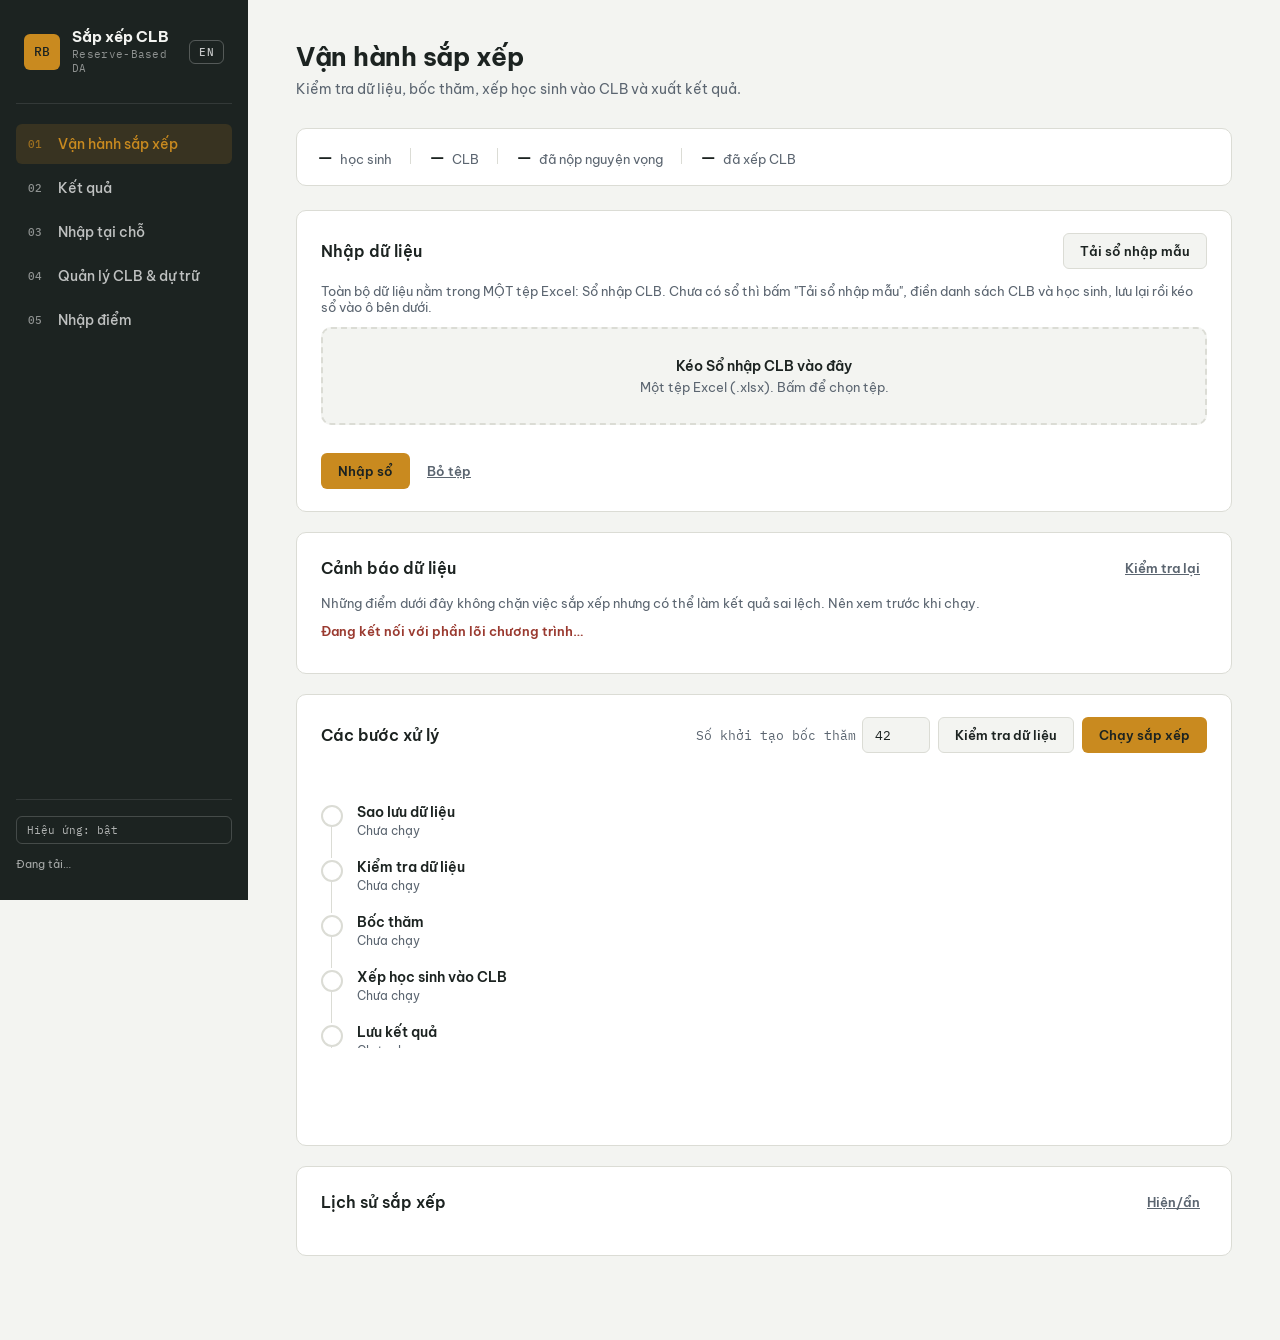
==== commit fcedd024: "Switch the import screen and input export to the single workbook The drop zone now takes one Sổ nhập" ====
--- a/index.html
+++ b/index.html
@@ -75,21 +75,24 @@
       <div class="panel">
         <div class="panel-head">
           <h2 data-i18n="import_panel_title">Nhập dữ liệu</h2>
-        </div>
-        <p class="hint-text" data-i18n="import_hint">Kéo tệp Excel (.xlsx) hoặc CSV vào ô bên dưới. Phần mềm tự nhận ra đó là danh sách CLB, tệp chọn CLB dự thi hay tệp xếp hạng nguyện vọng. Có thể thả nhiều tệp cùng lúc.</p>
+          <div class="panel-actions">
+            <button class="btn btn-secondary" id="btnTaiSoMau" data-i18n="btn_tai_so_mau">Tải sổ nhập mẫu</button>
+          </div>
+        </div>
+        <p class="hint-text" data-i18n="import_hint">Toàn bộ dữ liệu nằm trong MỘT tệp Excel: Sổ nhập CLB. Chưa có sổ thì bấm "Tải sổ nhập mẫu", điền danh sách CLB và học sinh, lưu lại rồi kéo sổ vào ô bên dưới.</p>
 
         <div class="drop-zone" id="dropZone" tabindex="0" role="button"
              aria-describedby="dropZoneHint">
-          <input type="file" id="fileAny" accept=".csv,.xlsx,.xlsm" multiple hidden>
-          <div class="drop-zone-main" data-i18n="drop_zone_main">Kéo tệp Excel hoặc CSV vào đây</div>
-          <div class="drop-zone-sub" id="dropZoneHint" data-i18n="drop_zone_sub">Nhận tệp .xlsx và .csv. Bấm để chọn, có thể chọn nhiều tệp.</div>
+          <input type="file" id="fileAny" accept=".xlsx,.xlsm" hidden>
+          <div class="drop-zone-main" data-i18n="drop_zone_main">Kéo Sổ nhập CLB vào đây</div>
+          <div class="drop-zone-sub" id="dropZoneHint" data-i18n="drop_zone_sub">Một tệp Excel (.xlsx). Bấm để chọn tệp.</div>
         </div>
 
         <div class="import-queue" id="importQueue" hidden></div>
 
         <div class="import-actions" id="importActions" hidden>
-          <button class="btn btn-primary" id="btnImportAll" data-i18n="btn_import_all">Nhập tất cả</button>
-          <button class="btn btn-ghost" id="btnClearQueue" data-i18n="btn_clear_queue">Bỏ danh sách</button>
+          <button class="btn btn-primary" id="btnImportAll" data-i18n="btn_import_all">Nhập sổ</button>
+          <button class="btn btn-ghost" id="btnClearQueue" data-i18n="btn_clear_queue">Bỏ tệp</button>
           <span class="save-feedback" role="status" aria-live="polite" id="feedbackImportAll"></span>
         </div>
 
@@ -254,8 +257,8 @@
       <div class="panel" id="xuatPanel">
         <div class="panel-head"><h2 data-i18n="xuat_title">Xuất dữ liệu</h2></div>
         <div class="xuat-tuy-chon">
-          <label class="xuat-muc"><input type="checkbox" id="xuatKetQua" checked> <span data-i18n="xuat_opt_ket_qua">Kết quả phân bổ (đầy đủ: bảng tổng, từng CLB, Excel, tệp tổng hợp)</span></label>
-          <label class="xuat-muc"><input type="checkbox" id="xuatDauVao"> <span data-i18n="xuat_opt_dau_vao">Dữ liệu đầu vào hiện tại — 3 tệp nạp lại được (CLB, chọn CLB thi kèm điểm, nguyện vọng)</span></label>
+          <label class="xuat-muc"><input type="checkbox" id="xuatKetQua" checked> <span data-i18n="xuat_opt_ket_qua">Kết quả sắp xếp (đầy đủ: bảng tổng, từng CLB, Excel, tệp tổng hợp)</span></label>
+          <label class="xuat-muc"><input type="checkbox" id="xuatDauVao"> <span data-i18n="xuat_opt_dau_vao">Dữ liệu đầu vào hiện tại — một Sổ nhập CLB nạp lại được</span></label>
           <label class="xuat-muc"><input type="checkbox" id="xuatThayDoi"> <span data-i18n="xuat_opt_thay_doi">Thay đổi so với lần chạy trước</span> <span class="xuat-dem" id="xuatThayDoiDem"></span></label>
           <div class="xuat-muc-hang">
             <label class="xuat-muc"><input type="checkbox" id="xuatHocSinh" disabled> <span data-i18n="xuat_opt_hoc_sinh">Hồ sơ học sinh đã chọn</span> <span class="xuat-dem" id="xuatHocSinhDem"></span></label>
--- a/style.css
+++ b/style.css
@@ -1939,17 +1939,17 @@
 }
 .queue-file { font-family: var(--font-mono); font-size: 13px; color: var(--ink); }
 .queue-detail { font-size: 13px; color: var(--slate); margin-top: 2px; }
-.queue-row.is-ambiguous { border-color: var(--gold); background: var(--gold-soft); }
 .queue-row.is-unknown   { border-color: var(--rust); background: var(--rust-soft); }
 .queue-row.is-done      { border-color: var(--moss); background: var(--moss-soft); }
-.queue-kind-select {
-  font-family: var(--font-body);
+/* Lỗi của Sổ nhập CLB: mỗi lỗi một dòng, kèm sheet và dòng Excel. */
+.so-nhap-loi {
+  margin: 8px 0 0;
+  padding-left: 18px;
   font-size: 13px;
-  padding: 5px 8px;
-  border: 1px solid var(--hairline);
-  border-radius: var(--radius-sm);
-  background: var(--paper-raised);
-}
+  color: var(--ink);
+  line-height: 1.5;
+}
+.so-nhap-loi li { padding: 1px 0; }
 .import-actions {
   margin-top: 14px;
   display: flex;
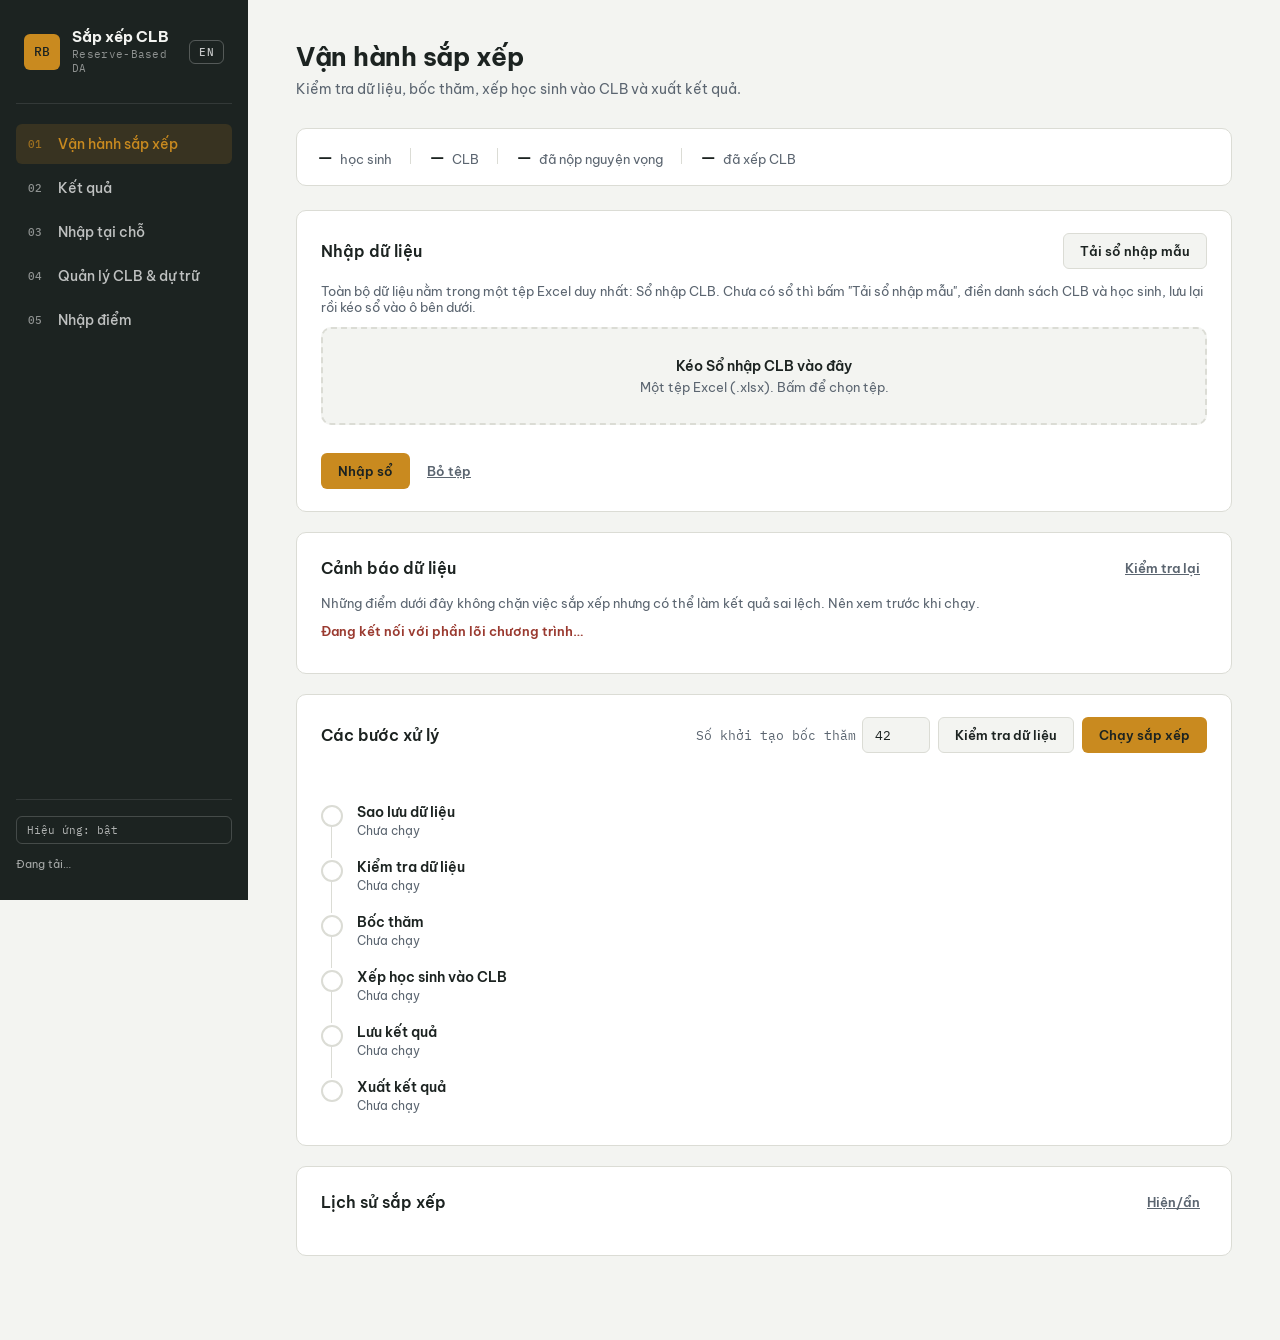
==== commit 56dc8820: "Fix the remaining tests after the switch to the single workbook Replace the tests of the deleted thr" ====
--- a/index.html
+++ b/index.html
@@ -79,7 +79,7 @@
             <button class="btn btn-secondary" id="btnTaiSoMau" data-i18n="btn_tai_so_mau">Tải sổ nhập mẫu</button>
           </div>
         </div>
-        <p class="hint-text" data-i18n="import_hint">Toàn bộ dữ liệu nằm trong MỘT tệp Excel: Sổ nhập CLB. Chưa có sổ thì bấm "Tải sổ nhập mẫu", điền danh sách CLB và học sinh, lưu lại rồi kéo sổ vào ô bên dưới.</p>
+        <p class="hint-text" data-i18n="import_hint">Toàn bộ dữ liệu nằm trong một tệp Excel duy nhất: Sổ nhập CLB. Chưa có sổ thì bấm "Tải sổ nhập mẫu", điền danh sách CLB và học sinh, lưu lại rồi kéo sổ vào ô bên dưới.</p>
 
         <div class="drop-zone" id="dropZone" tabindex="0" role="button"
              aria-describedby="dropZoneHint">
@@ -258,7 +258,7 @@
         <div class="panel-head"><h2 data-i18n="xuat_title">Xuất dữ liệu</h2></div>
         <div class="xuat-tuy-chon">
           <label class="xuat-muc"><input type="checkbox" id="xuatKetQua" checked> <span data-i18n="xuat_opt_ket_qua">Kết quả sắp xếp (đầy đủ: bảng tổng, từng CLB, Excel, tệp tổng hợp)</span></label>
-          <label class="xuat-muc"><input type="checkbox" id="xuatDauVao"> <span data-i18n="xuat_opt_dau_vao">Dữ liệu đầu vào hiện tại — một Sổ nhập CLB nạp lại được</span></label>
+          <label class="xuat-muc"><input type="checkbox" id="xuatDauVao"> <span data-i18n="xuat_opt_dau_vao">Dữ liệu đầu vào hiện tại: một Sổ nhập CLB nạp lại được</span></label>
           <label class="xuat-muc"><input type="checkbox" id="xuatThayDoi"> <span data-i18n="xuat_opt_thay_doi">Thay đổi so với lần chạy trước</span> <span class="xuat-dem" id="xuatThayDoiDem"></span></label>
           <div class="xuat-muc-hang">
             <label class="xuat-muc"><input type="checkbox" id="xuatHocSinh" disabled> <span data-i18n="xuat_opt_hoc_sinh">Hồ sơ học sinh đã chọn</span> <span class="xuat-dem" id="xuatHocSinhDem"></span></label>
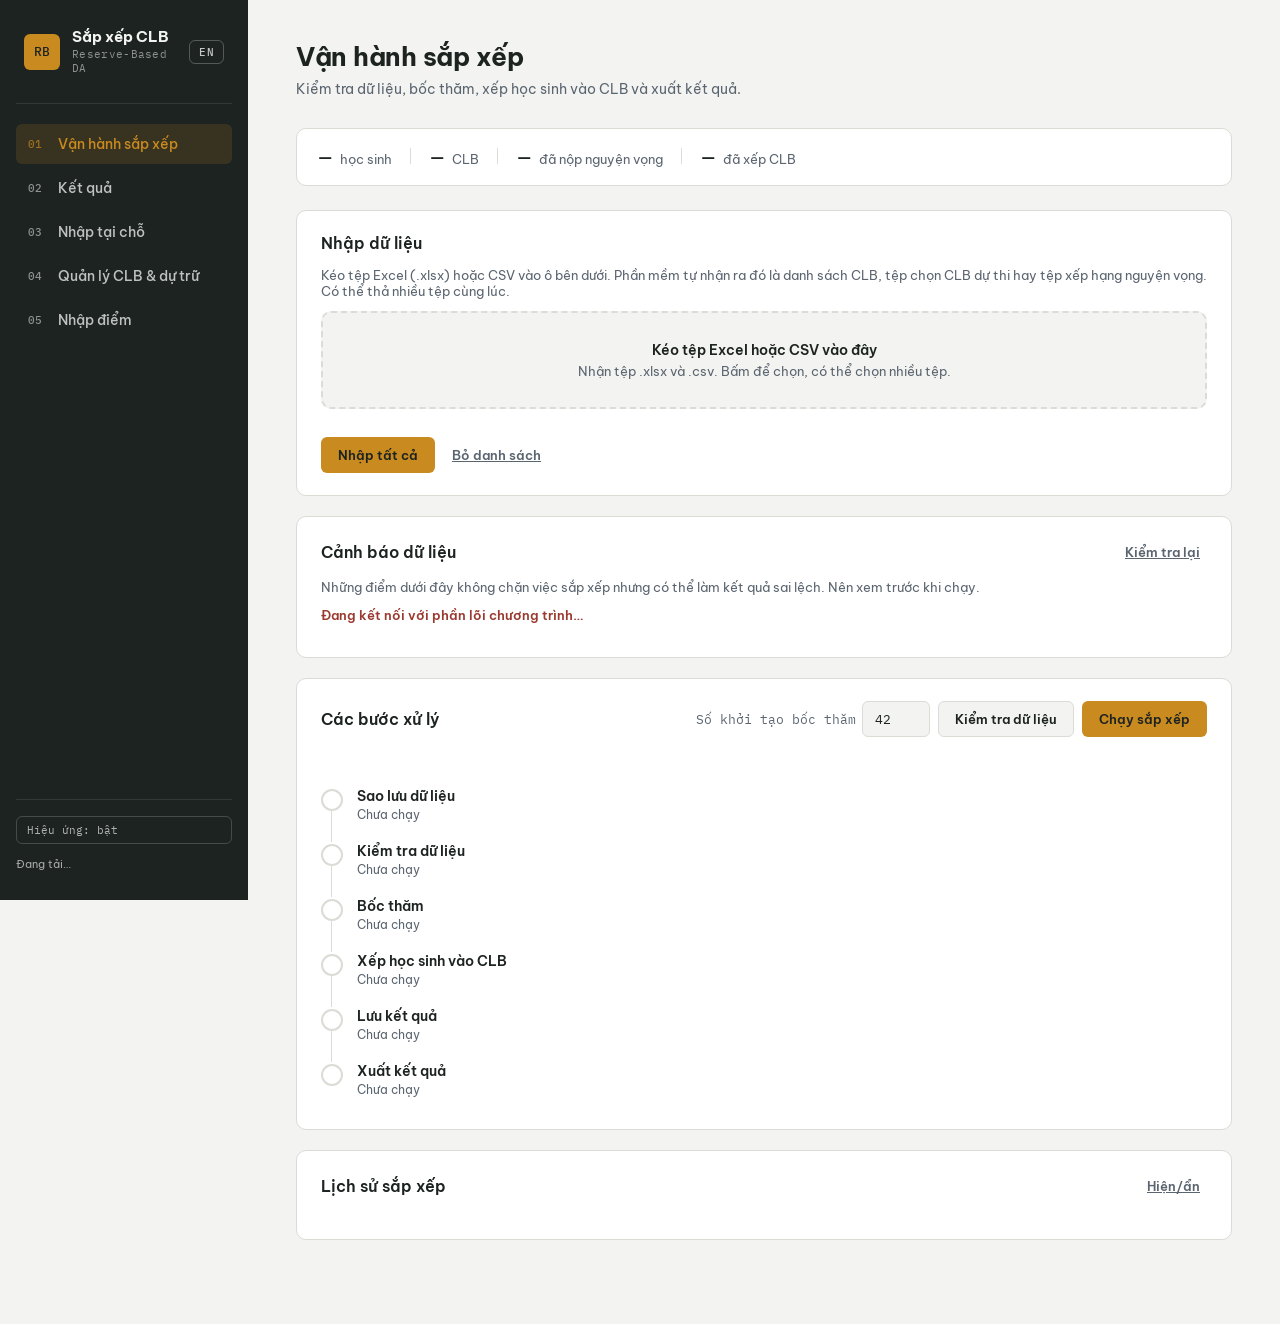
==== commit 69442ef1: "Export results as one easy Excel workbook instead of loose CSV files Judges' feedback: the output sy" ====
--- a/index.html
+++ b/index.html
@@ -75,24 +75,21 @@
       <div class="panel">
         <div class="panel-head">
           <h2 data-i18n="import_panel_title">Nhập dữ liệu</h2>
-          <div class="panel-actions">
-            <button class="btn btn-secondary" id="btnTaiSoMau" data-i18n="btn_tai_so_mau">Tải sổ nhập mẫu</button>
-          </div>
-        </div>
-        <p class="hint-text" data-i18n="import_hint">Toàn bộ dữ liệu nằm trong một tệp Excel duy nhất: Sổ nhập CLB. Chưa có sổ thì bấm "Tải sổ nhập mẫu", điền danh sách CLB và học sinh, lưu lại rồi kéo sổ vào ô bên dưới.</p>
+        </div>
+        <p class="hint-text" data-i18n="import_hint">Kéo tệp Excel (.xlsx) hoặc CSV vào ô bên dưới. Phần mềm tự nhận ra đó là danh sách CLB, tệp chọn CLB dự thi hay tệp xếp hạng nguyện vọng. Có thể thả nhiều tệp cùng lúc.</p>
 
         <div class="drop-zone" id="dropZone" tabindex="0" role="button"
              aria-describedby="dropZoneHint">
-          <input type="file" id="fileAny" accept=".xlsx,.xlsm" hidden>
-          <div class="drop-zone-main" data-i18n="drop_zone_main">Kéo Sổ nhập CLB vào đây</div>
-          <div class="drop-zone-sub" id="dropZoneHint" data-i18n="drop_zone_sub">Một tệp Excel (.xlsx). Bấm để chọn tệp.</div>
+          <input type="file" id="fileAny" accept=".csv,.xlsx,.xlsm" multiple hidden>
+          <div class="drop-zone-main" data-i18n="drop_zone_main">Kéo tệp Excel hoặc CSV vào đây</div>
+          <div class="drop-zone-sub" id="dropZoneHint" data-i18n="drop_zone_sub">Nhận tệp .xlsx và .csv. Bấm để chọn, có thể chọn nhiều tệp.</div>
         </div>
 
         <div class="import-queue" id="importQueue" hidden></div>
 
         <div class="import-actions" id="importActions" hidden>
-          <button class="btn btn-primary" id="btnImportAll" data-i18n="btn_import_all">Nhập sổ</button>
-          <button class="btn btn-ghost" id="btnClearQueue" data-i18n="btn_clear_queue">Bỏ tệp</button>
+          <button class="btn btn-primary" id="btnImportAll" data-i18n="btn_import_all">Nhập tất cả</button>
+          <button class="btn btn-ghost" id="btnClearQueue" data-i18n="btn_clear_queue">Bỏ danh sách</button>
           <span class="save-feedback" role="status" aria-live="polite" id="feedbackImportAll"></span>
         </div>
 
@@ -257,8 +254,9 @@
       <div class="panel" id="xuatPanel">
         <div class="panel-head"><h2 data-i18n="xuat_title">Xuất dữ liệu</h2></div>
         <div class="xuat-tuy-chon">
-          <label class="xuat-muc"><input type="checkbox" id="xuatKetQua" checked> <span data-i18n="xuat_opt_ket_qua">Kết quả sắp xếp (đầy đủ: bảng tổng, từng CLB, Excel, tệp tổng hợp)</span></label>
-          <label class="xuat-muc"><input type="checkbox" id="xuatDauVao"> <span data-i18n="xuat_opt_dau_vao">Dữ liệu đầu vào hiện tại: một Sổ nhập CLB nạp lại được</span></label>
+          <label class="xuat-muc"><input type="checkbox" id="xuatKetQua" checked> <span data-i18n="xuat_opt_ket_qua">Kết quả sắp xếp: một tệp Excel (danh sách học sinh, từng CLB, học sinh chưa có chỗ, thống kê)</span></label>
+          <label class="xuat-muc xuat-muc-phu"><input type="checkbox" id="xuatKemCsv"> <span data-i18n="xuat_opt_kem_csv">Kèm các tệp CSV rời (chỉ cần khi đổ số liệu vào phần mềm khác)</span></label>
+          <label class="xuat-muc"><input type="checkbox" id="xuatDauVao"> <span data-i18n="xuat_opt_dau_vao">Dữ liệu đầu vào hiện tại — 3 tệp nạp lại được (CLB, chọn CLB thi kèm điểm, nguyện vọng)</span></label>
           <label class="xuat-muc"><input type="checkbox" id="xuatThayDoi"> <span data-i18n="xuat_opt_thay_doi">Thay đổi so với lần chạy trước</span> <span class="xuat-dem" id="xuatThayDoiDem"></span></label>
           <div class="xuat-muc-hang">
             <label class="xuat-muc"><input type="checkbox" id="xuatHocSinh" disabled> <span data-i18n="xuat_opt_hoc_sinh">Hồ sơ học sinh đã chọn</span> <span class="xuat-dem" id="xuatHocSinhDem"></span></label>
--- a/style.css
+++ b/style.css
@@ -1500,6 +1500,7 @@
 }
 
 .xuat-muc input[disabled] + span { color: var(--slate); }
+.xuat-muc-phu { margin-left: 24px; }
 
 .xuat-dem { color: var(--slate); font-size: 12.5px; }
 
@@ -1939,17 +1940,17 @@
 }
 .queue-file { font-family: var(--font-mono); font-size: 13px; color: var(--ink); }
 .queue-detail { font-size: 13px; color: var(--slate); margin-top: 2px; }
+.queue-row.is-ambiguous { border-color: var(--gold); background: var(--gold-soft); }
 .queue-row.is-unknown   { border-color: var(--rust); background: var(--rust-soft); }
 .queue-row.is-done      { border-color: var(--moss); background: var(--moss-soft); }
-/* Lỗi của Sổ nhập CLB: mỗi lỗi một dòng, kèm sheet và dòng Excel. */
-.so-nhap-loi {
-  margin: 8px 0 0;
-  padding-left: 18px;
+.queue-kind-select {
+  font-family: var(--font-body);
   font-size: 13px;
-  color: var(--ink);
-  line-height: 1.5;
-}
-.so-nhap-loi li { padding: 1px 0; }
+  padding: 5px 8px;
+  border: 1px solid var(--hairline);
+  border-radius: var(--radius-sm);
+  background: var(--paper-raised);
+}
 .import-actions {
   margin-top: 14px;
   display: flex;
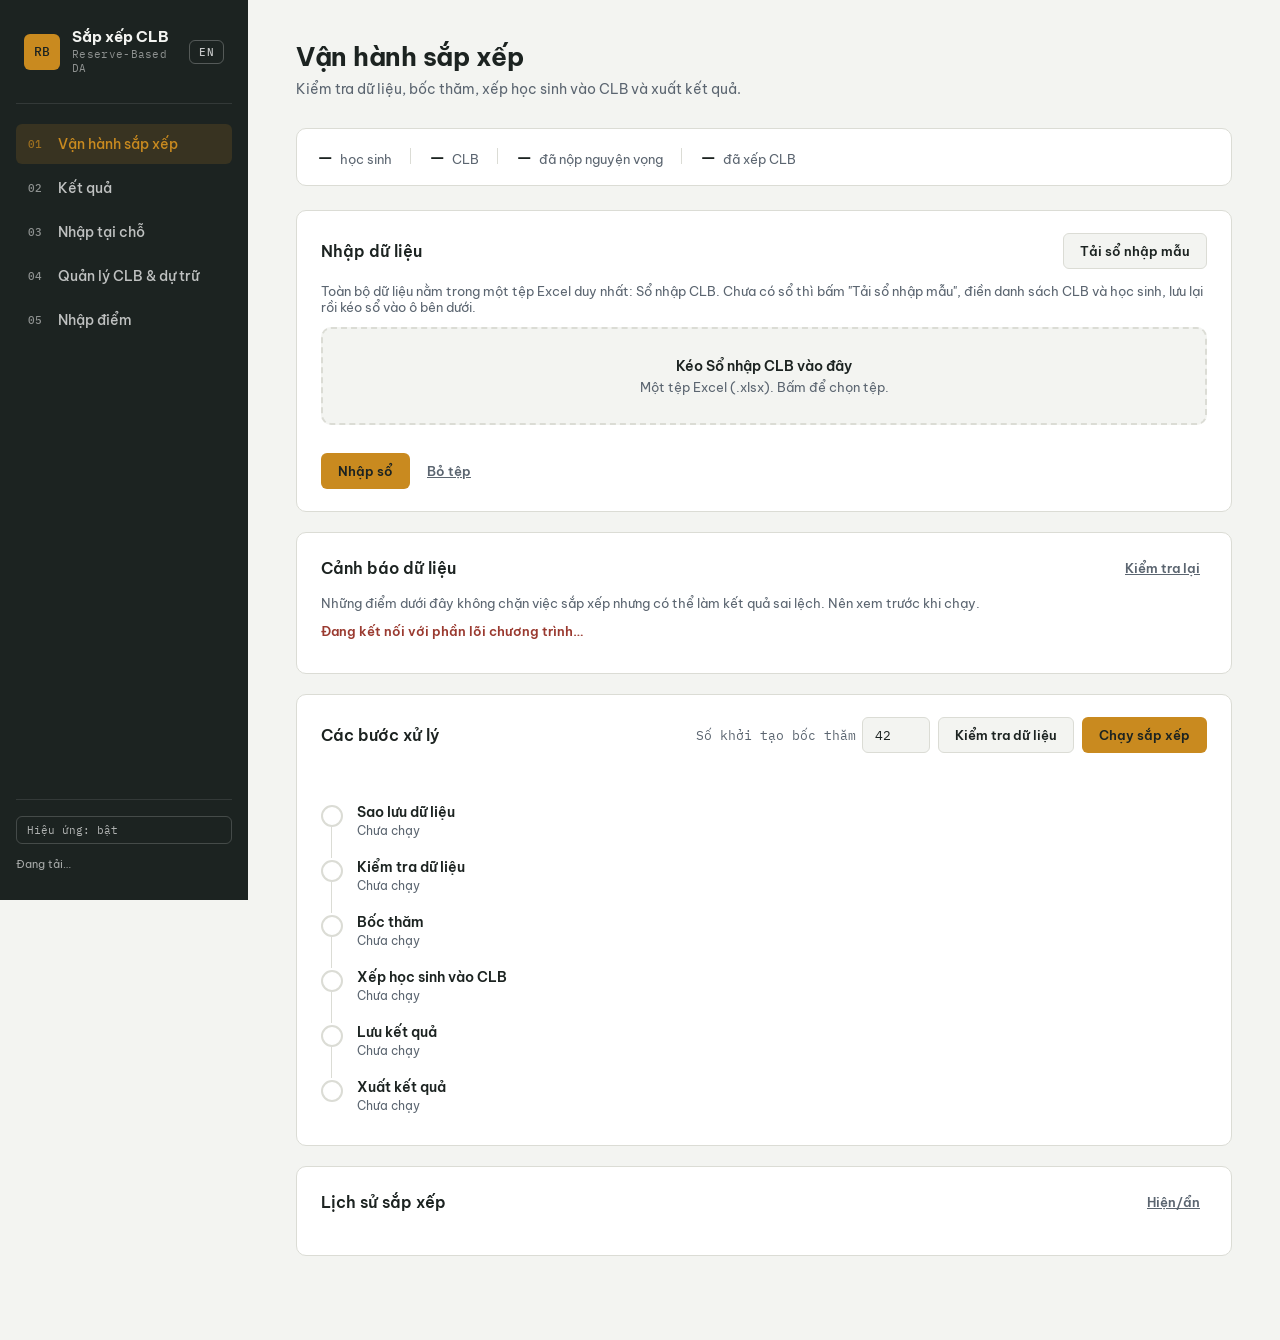
==== commit 0c6233a2: "Merge main into the single-workbook input branch Brings in PRs #5 and #6 (one-file Excel results exp" ====
--- a/index.html
+++ b/index.html
@@ -75,21 +75,24 @@
       <div class="panel">
         <div class="panel-head">
           <h2 data-i18n="import_panel_title">Nhập dữ liệu</h2>
-        </div>
-        <p class="hint-text" data-i18n="import_hint">Kéo tệp Excel (.xlsx) hoặc CSV vào ô bên dưới. Phần mềm tự nhận ra đó là danh sách CLB, tệp chọn CLB dự thi hay tệp xếp hạng nguyện vọng. Có thể thả nhiều tệp cùng lúc.</p>
+          <div class="panel-actions">
+            <button class="btn btn-secondary" id="btnTaiSoMau" data-i18n="btn_tai_so_mau">Tải sổ nhập mẫu</button>
+          </div>
+        </div>
+        <p class="hint-text" data-i18n="import_hint">Toàn bộ dữ liệu nằm trong một tệp Excel duy nhất: Sổ nhập CLB. Chưa có sổ thì bấm "Tải sổ nhập mẫu", điền danh sách CLB và học sinh, lưu lại rồi kéo sổ vào ô bên dưới.</p>
 
         <div class="drop-zone" id="dropZone" tabindex="0" role="button"
              aria-describedby="dropZoneHint">
-          <input type="file" id="fileAny" accept=".csv,.xlsx,.xlsm" multiple hidden>
-          <div class="drop-zone-main" data-i18n="drop_zone_main">Kéo tệp Excel hoặc CSV vào đây</div>
-          <div class="drop-zone-sub" id="dropZoneHint" data-i18n="drop_zone_sub">Nhận tệp .xlsx và .csv. Bấm để chọn, có thể chọn nhiều tệp.</div>
+          <input type="file" id="fileAny" accept=".xlsx,.xlsm" hidden>
+          <div class="drop-zone-main" data-i18n="drop_zone_main">Kéo Sổ nhập CLB vào đây</div>
+          <div class="drop-zone-sub" id="dropZoneHint" data-i18n="drop_zone_sub">Một tệp Excel (.xlsx). Bấm để chọn tệp.</div>
         </div>
 
         <div class="import-queue" id="importQueue" hidden></div>
 
         <div class="import-actions" id="importActions" hidden>
-          <button class="btn btn-primary" id="btnImportAll" data-i18n="btn_import_all">Nhập tất cả</button>
-          <button class="btn btn-ghost" id="btnClearQueue" data-i18n="btn_clear_queue">Bỏ danh sách</button>
+          <button class="btn btn-primary" id="btnImportAll" data-i18n="btn_import_all">Nhập sổ</button>
+          <button class="btn btn-ghost" id="btnClearQueue" data-i18n="btn_clear_queue">Bỏ tệp</button>
           <span class="save-feedback" role="status" aria-live="polite" id="feedbackImportAll"></span>
         </div>
 
@@ -256,7 +259,7 @@
         <div class="xuat-tuy-chon">
           <label class="xuat-muc"><input type="checkbox" id="xuatKetQua" checked> <span data-i18n="xuat_opt_ket_qua">Kết quả sắp xếp: một tệp Excel (danh sách học sinh, từng CLB, học sinh chưa có chỗ, thống kê)</span></label>
           <label class="xuat-muc xuat-muc-phu"><input type="checkbox" id="xuatKemCsv"> <span data-i18n="xuat_opt_kem_csv">Kèm các tệp CSV rời (chỉ cần khi đổ số liệu vào phần mềm khác)</span></label>
-          <label class="xuat-muc"><input type="checkbox" id="xuatDauVao"> <span data-i18n="xuat_opt_dau_vao">Dữ liệu đầu vào hiện tại — 3 tệp nạp lại được (CLB, chọn CLB thi kèm điểm, nguyện vọng)</span></label>
+          <label class="xuat-muc"><input type="checkbox" id="xuatDauVao"> <span data-i18n="xuat_opt_dau_vao">Dữ liệu đầu vào hiện tại: một Sổ nhập CLB nạp lại được</span></label>
           <label class="xuat-muc"><input type="checkbox" id="xuatThayDoi"> <span data-i18n="xuat_opt_thay_doi">Thay đổi so với lần chạy trước</span> <span class="xuat-dem" id="xuatThayDoiDem"></span></label>
           <div class="xuat-muc-hang">
             <label class="xuat-muc"><input type="checkbox" id="xuatHocSinh" disabled> <span data-i18n="xuat_opt_hoc_sinh">Hồ sơ học sinh đã chọn</span> <span class="xuat-dem" id="xuatHocSinhDem"></span></label>
--- a/style.css
+++ b/style.css
@@ -1940,16 +1940,33 @@
 }
 .queue-file { font-family: var(--font-mono); font-size: 13px; color: var(--ink); }
 .queue-detail { font-size: 13px; color: var(--slate); margin-top: 2px; }
-.queue-row.is-ambiguous { border-color: var(--gold); background: var(--gold-soft); }
 .queue-row.is-unknown   { border-color: var(--rust); background: var(--rust-soft); }
 .queue-row.is-done      { border-color: var(--moss); background: var(--moss-soft); }
-.queue-kind-select {
-  font-family: var(--font-body);
+/* Lỗi của Sổ nhập CLB: mỗi lỗi một dòng, kèm sheet và dòng Excel. */
+.so-nhap-loi {
+  margin: 8px 0 0;
+  padding-left: 18px;
   font-size: 13px;
-  padding: 5px 8px;
-  border: 1px solid var(--hairline);
-  border-radius: var(--radius-sm);
-  background: var(--paper-raised);
+  color: var(--ink);
+  line-height: 1.5;
+}
+.so-nhap-loi li { padding: 1px 0; }
+/* Cảnh báo trước khi nạp: không chặn, nên tông vàng chứ không đỏ. */
+.so-nhap-canh-bao-tieu-de {
+  margin-top: 8px;
+  font-size: 13px;
+  font-weight: 600;
+  color: var(--ink);
+}
+.so-nhap-canh-bao {
+  margin: 4px 0 0;
+  padding: 6px 10px 6px 26px;
+  font-size: 13px;
+  line-height: 1.5;
+  color: var(--ink);
+  background: var(--gold-soft);
+  border: 1px solid var(--gold);
+  border-radius: var(--radius-sm);
 }
 .import-actions {
   margin-top: 14px;
